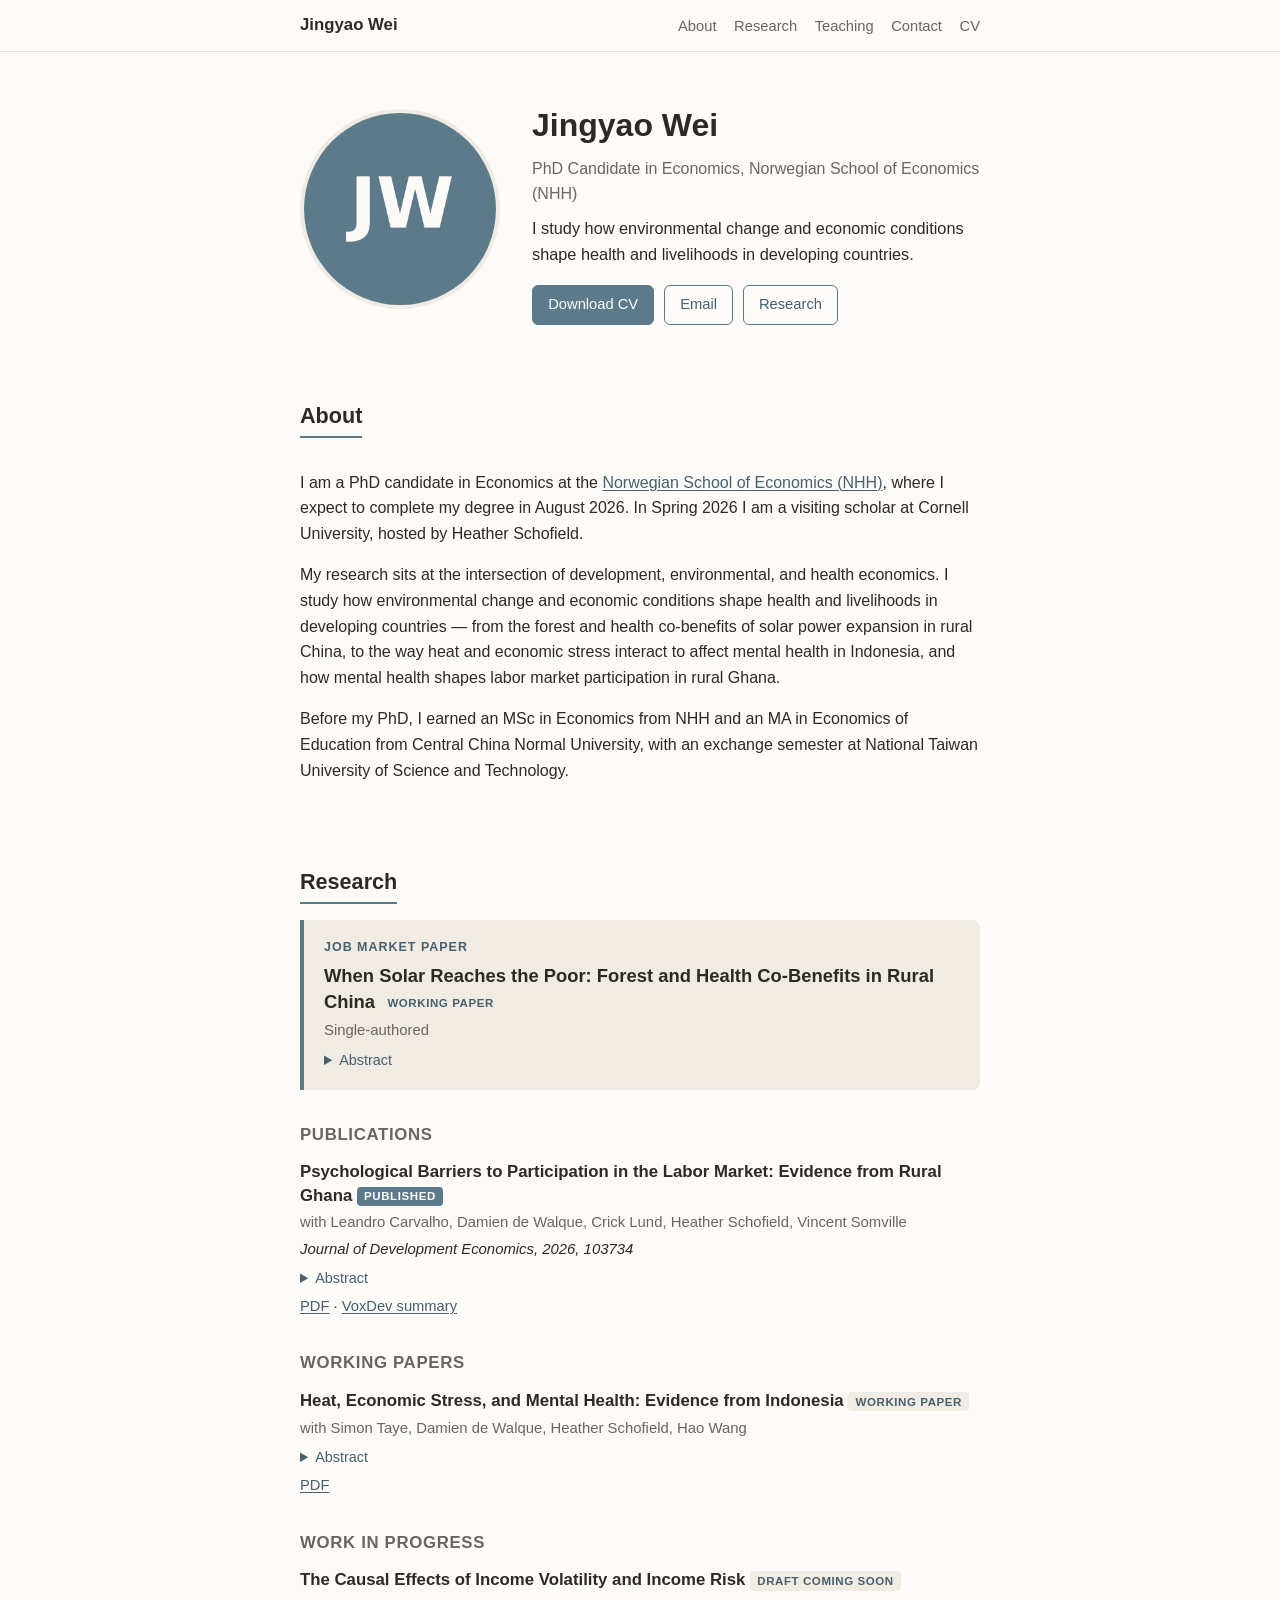
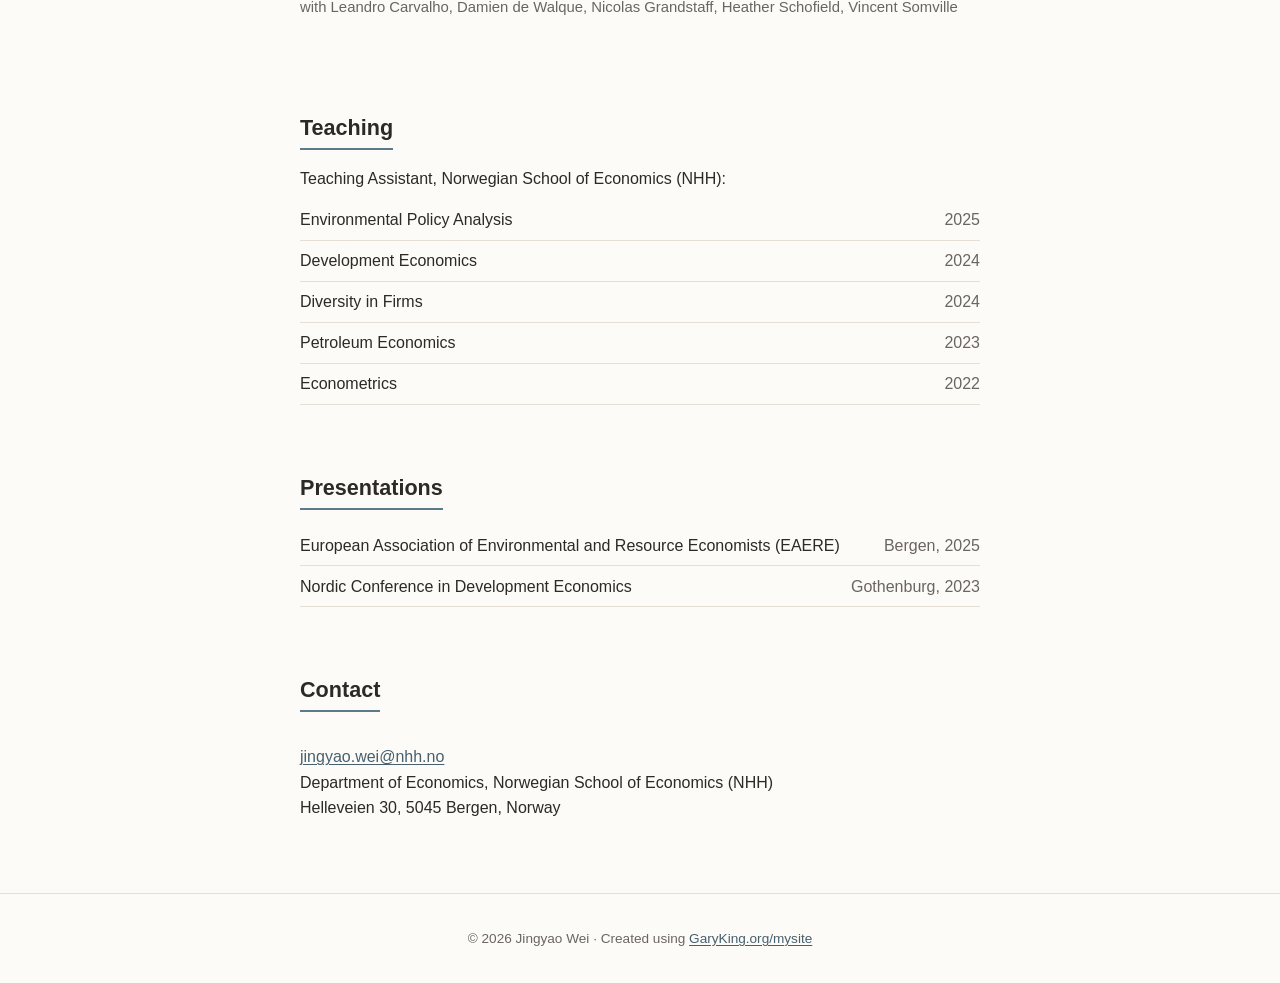
==== index.html @ 9a3024ac "Add files via upload" ====
<!doctype html><html lang=en><head><meta name=generator content="Hugo 0.139.3"><meta charset=utf-8><meta name=viewport content="width=device-width,initial-scale=1"><title>Jingyao Wei — PhD Candidate in Economics, Norwegian School of Economics (NHH)</title>
<meta name=description content="Jingyao Wei: I study how environmental change and economic conditions shape health and livelihoods in developing countries."><meta name=keywords content="Development Economics,Environmental Economics,Health Economics,Jingyao Wei,NHH"><meta property="og:title" content="Jingyao Wei"><meta property="og:description" content="I study how environmental change and economic conditions shape health and livelihoods in developing countries."><meta property="og:type" content="website"><link rel=stylesheet href=/css/main.min.css><link rel=icon href=/favicon.svg type=image/svg+xml><script type=application/ld+json>{"@context":"https://schema.org","@type":"Person","name":"Jingyao Wei","email":"mailto:jingyao.wei@nhh.no","jobTitle":"PhD Candidate in Economics","affiliation":{"@type":"Organization","name":"Norwegian School of Economics (NHH)"}}</script></head><body><a class=skip-link href=#about>Skip to content</a><header class=site-header><nav class=nav aria-label="Main navigation"><a class=nav-name href=#top>Jingyao Wei</a>
<input type=checkbox id=nav-toggle class=nav-toggle aria-hidden=true>
<label for=nav-toggle class=nav-toggle-label aria-label="Toggle menu"><span></span></label><ul class=nav-links><li><a href=#about>About</a></li><li><a href=#research>Research</a></li><li><a href=#teaching>Teaching</a></li><li><a href=#contact>Contact</a></li><li><a href=/files/cv.pdf>CV</a></li></ul></nav></header><main id=main><section class=hero id=top><div class=hero-photo><img src=/images/photo.jpg alt="Portrait of Jingyao Wei" width=220 height=220 loading=eager></div><div class=hero-text><h1>Jingyao Wei</h1><p class=hero-title>PhD Candidate in Economics, Norwegian School of Economics (NHH)</p><p class=hero-tagline>I study how environmental change and economic conditions shape health and livelihoods in developing countries.</p><div class=hero-buttons><a class="btn btn-primary" href=/files/cv.pdf>Download CV</a>
<a class=btn href=mailto:jingyao.wei@nhh.no>Email</a>
<a class=btn href=#research>Research</a></div></div></section><section id=about class=section><h2>About</h2><p>I am a PhD candidate in Economics at the <a href=https://www.nhh.no/en/>Norwegian School of Economics (NHH)</a>, where I expect to complete my degree in August 2026. In Spring 2026 I am a visiting scholar at Cornell University, hosted by Heather Schofield.</p><p>My research sits at the intersection of development, environmental, and health economics. I study how environmental change and economic conditions shape health and livelihoods in developing countries — from the forest and health co-benefits of solar power expansion in rural China, to the way heat and economic stress interact to affect mental health in Indonesia, and how mental health shapes labor market participation in rural Ghana.</p><p>Before my PhD, I earned an MSc in Economics from NHH and an MA in Economics of Education from Central China Normal University, with an exchange semester at National Taiwan University of Science and Technology.</p></section><section id=research class=section><h2>Research</h2><div class=jmp-card><p class=jmp-label>Job Market Paper</p><h3 class=paper-title>When Solar Reaches the Poor: Forest and Health Co-Benefits in Rural China <span class=badge>working paper</span></h3><p class=paper-authors>Single-authored</p><details><summary>Abstract</summary><p>Solar power is expanding into poor rural areas worldwide, yet little is known about what grid-connected solar does to the communities that host it beyond producing electricity. I study China's Solar Energy Poverty Alleviation Program, which built solar stations in designated poverty counties and assigned registered poor households as beneficiaries. Combining the program registry with satellite forest-loss data and a national household panel, I find that forest loss around host villages fell by roughly 13 percent during the program era, and that the probability a child's most serious recorded illness is respiratory fell by 11 percentage points, about 18 percent of the sample mean. Placebo illness categories and poverty counties without the program show no detected change. Satellite-detected solar plants outside the program show no comparable forest decline, suggesting that the poverty-campaign link, not the technology alone, drives the response. The local consequences of solar investment depend on where and how it is deployed.</p></details></div><h3 class=group-heading>Publications</h3><div class=paper><h4 class=paper-title>Psychological Barriers to Participation in the Labor Market: Evidence from Rural Ghana <span class="badge badge-pub">published</span></h4><p class=paper-authors>with Leandro Carvalho, Damien de Walque, Crick Lund, Heather Schofield, Vincent Somville</p><p class=paper-venue>Journal of Development Economics, 2026, 103734</p><details><summary>Abstract</summary><p>Mental health conditions are strongly associated with reduced labor market participation, but the underlying channels through which such conditions impact labor supply remain unclear. We conduct a two-phase study decomposing this relationship by examining (i) job take-up decisions, (ii) labor supply, output, and earnings conditional on job take-up, and (iii) quit rates. In Phase 1, women in rural Ghana are asked whether they would be willing to take up a cash-for-work job during the lean season when alternative work is scarce. We find that individuals with depression and anxiety, which are common in this population, are much more likely to decline work offers outside the home but equally likely to accept work-from-home positions. In Phase 2, we randomly offer jobs at home to those who were willing to work from home, avoiding selection effects. Neither depression nor anxiety predict work completion, income, or quit rates. These findings suggest that poor mental health may harm labor market outcomes in traditional jobs outside of the home via reduced take-up, above and beyond the established negative impacts of mental health on productivity in work outside of the home. But the results also suggest an alternative approach to improving labor market outcomes for those in poor mental health: work-from-home opportunities, which are not associated with lower take-up or lower productivity on the job for those in poor mental health.</p></details><p class=paper-links><a href=https://heatherschofield.net/wp-content/uploads/2026/02/carvalho-et-al-psych-barriers-to-participation-in-the-labor-market.pdf>PDF</a> &#183; <a href=https://voxdev.org/topic/labour-markets/how-mental-health-affects-womens-labour-force-participation-ghana>VoxDev summary</a></p></div><h3 class=group-heading>Working Papers</h3><div class=paper><h4 class=paper-title>Heat, Economic Stress, and Mental Health: Evidence from Indonesia <span class=badge>working paper</span></h4><p class=paper-authors>with Simon Taye, Damien de Walque, Heather Schofield, Hao Wang</p><details><summary>Abstract</summary><p>The potential for heat to harm mental health is well-known, but inconsistent across populations. We explore a potential source of heterogeneity in this effect that may drive these conflicting results: underlying economic stress. We draw on panel data from Indonesia and capture three types of economic shocks: income losses driven by international price changes for palm oil, sudden and large fuel cost increases, and job loss. In the general population we find no association between temperature and depressive symptoms — captured via the CES-D scale — and are able to rule out even small harmful effects. But for those experiencing a negative economic shock, we find robust negative impacts of heat ranging from 0.044 to 0.09 SD per degree Celsius. As climate change increases both the frequency of extreme heat and the prevalence of economic shocks, our findings suggest the psychological toll of a warming climate will be concentrated among the most economically vulnerable.</p></details><p class=paper-links><a href=/papers/wei-taye-dewalque-schofield-wang-heat-mental-health.pdf>PDF</a></p></div><h3 class=group-heading>Work in Progress</h3><div class=paper><h4 class=paper-title>The Causal Effects of Income Volatility and Income Risk <span class=badge>draft coming soon</span></h4><p class=paper-authors>with Leandro Carvalho, Damien de Walque, Nicolas Grandstaff, Heather Schofield, Vincent Somville</p></div></section><section id=teaching class=section><h2>Teaching</h2><p class=teaching-intro>Teaching Assistant, Norwegian School of Economics (NHH):</p><ul class=teaching-list><li><span class=course>Environmental Policy Analysis</span> <span class=term>2025</span></li><li><span class=course>Development Economics</span> <span class=term>2024</span></li><li><span class=course>Diversity in Firms</span> <span class=term>2024</span></li><li><span class=course>Petroleum Economics</span> <span class=term>2023</span></li><li><span class=course>Econometrics</span> <span class=term>2022</span></li></ul></section><section id=presentations class=section><h2>Presentations</h2><ul class=teaching-list><li><span class=course>European Association of Environmental and Resource Economists (EAERE)</span> <span class=term>Bergen, 2025</span></li><li><span class=course>Nordic Conference in Development Economics</span> <span class=term>Gothenburg, 2023</span></li></ul></section><section id=contact class=section><h2>Contact</h2><p><a href=mailto:jingyao.wei@nhh.no>jingyao.wei@nhh.no</a><br>Department of Economics, Norwegian School of Economics (NHH)<br>Helleveien 30, 5045 Bergen, Norway</p></section></main><footer class=site-footer><p>&copy; 2026 Jingyao Wei &#183; Created using <a href=https://garyking.org/mysite>GaryKing.org/mysite</a></p></footer></body></html>
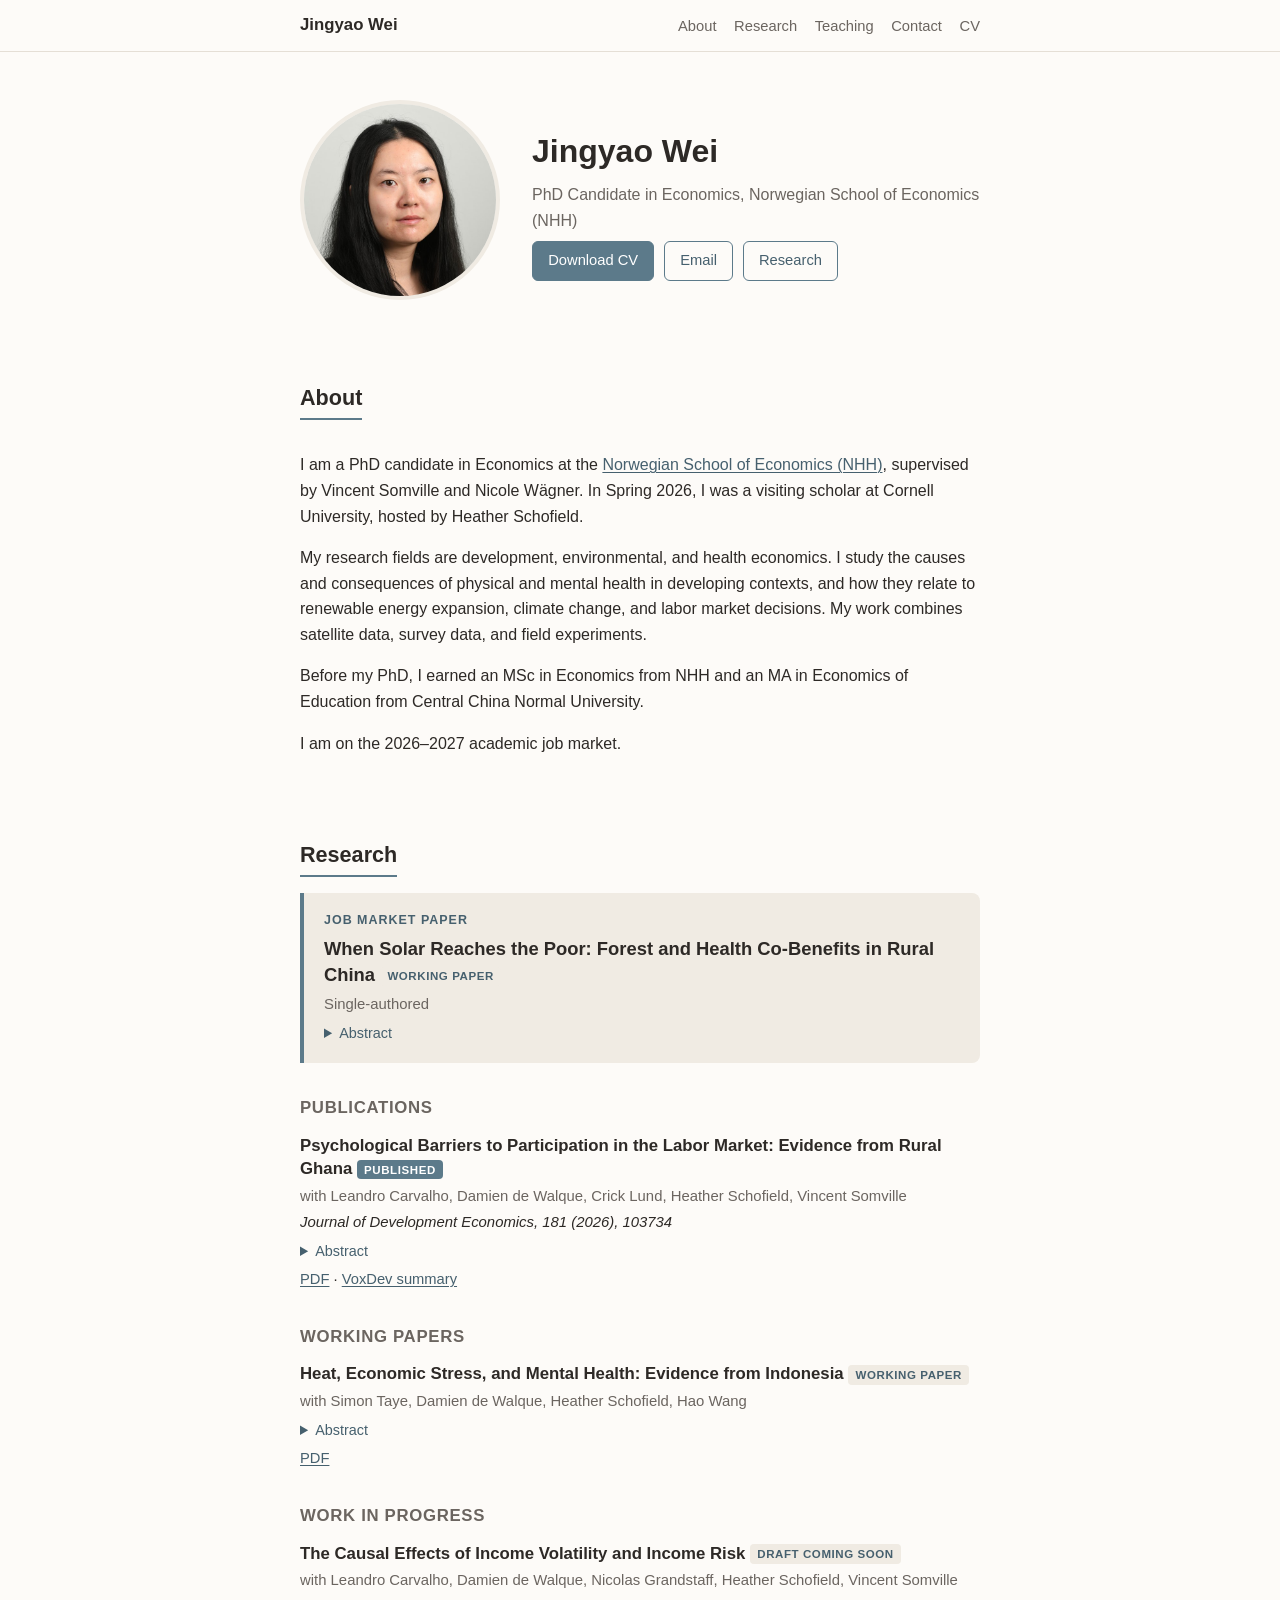
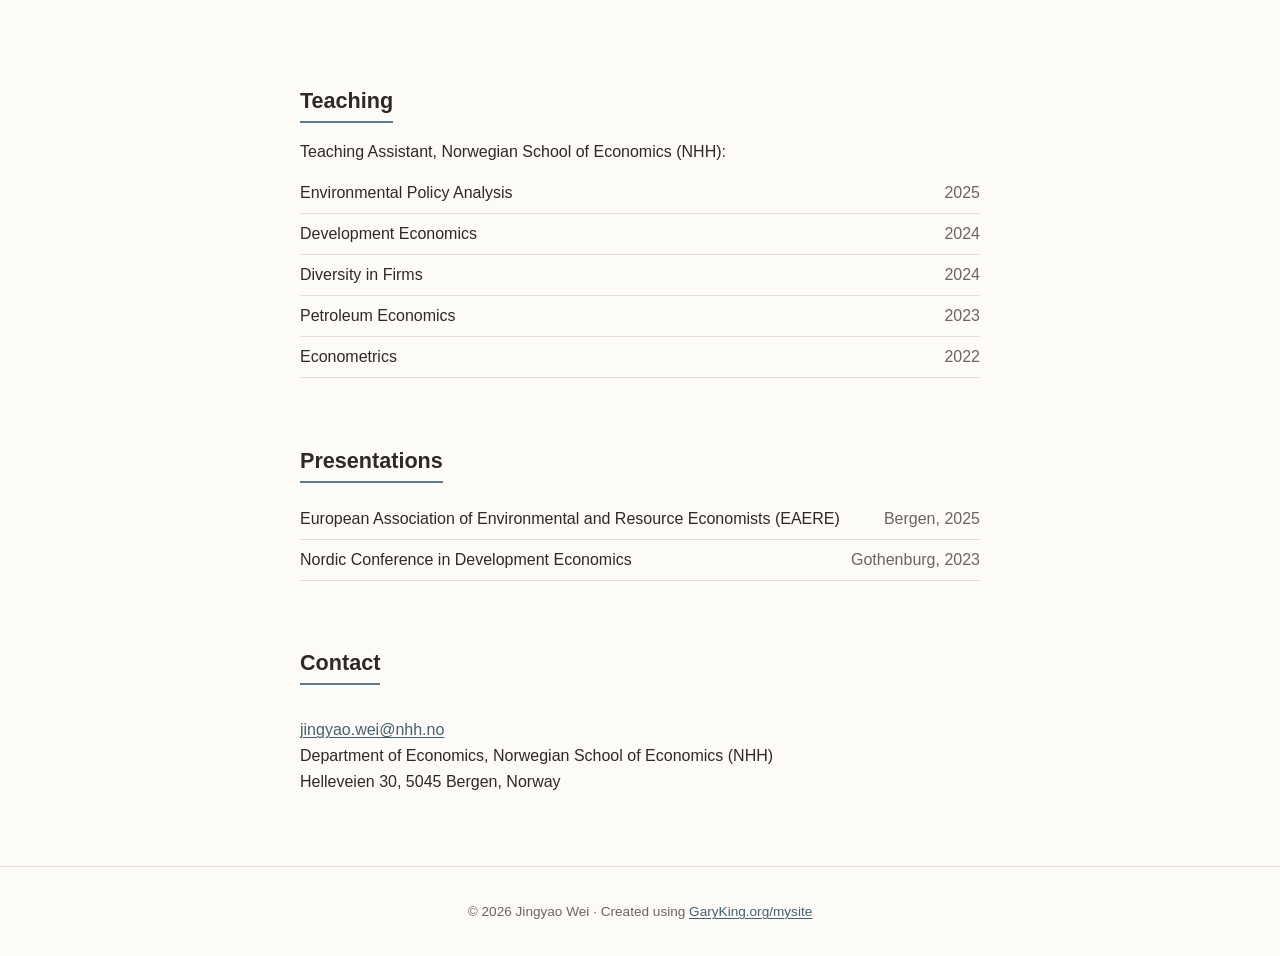
==== commit 3a1a8143: "Add files via upload" ====
--- a/index.html
+++ b/index.html
@@ -1,6 +1,6 @@
-<!doctype html><html lang=en><head><meta name=generator content="Hugo 0.139.3"><meta charset=utf-8><meta name=viewport content="width=device-width,initial-scale=1"><title>Jingyao Wei — PhD Candidate in Economics, Norwegian School of Economics (NHH)</title>
-<meta name=description content="Jingyao Wei: I study how environmental change and economic conditions shape health and livelihoods in developing countries."><meta name=keywords content="Development Economics,Environmental Economics,Health Economics,Jingyao Wei,NHH"><meta property="og:title" content="Jingyao Wei"><meta property="og:description" content="I study how environmental change and economic conditions shape health and livelihoods in developing countries."><meta property="og:type" content="website"><link rel=stylesheet href=/css/main.min.css><link rel=icon href=/favicon.svg type=image/svg+xml><script type=application/ld+json>{"@context":"https://schema.org","@type":"Person","name":"Jingyao Wei","email":"mailto:jingyao.wei@nhh.no","jobTitle":"PhD Candidate in Economics","affiliation":{"@type":"Organization","name":"Norwegian School of Economics (NHH)"}}</script></head><body><a class=skip-link href=#about>Skip to content</a><header class=site-header><nav class=nav aria-label="Main navigation"><a class=nav-name href=#top>Jingyao Wei</a>
+<!doctype html><html lang=en><head><meta name=generator content="Hugo 0.139.3"><meta charset=utf-8><meta name=viewport content="width=device-width,initial-scale=1"><title>Jingyao Wei | PhD Candidate in Economics, Norwegian School of Economics (NHH)</title>
+<meta name=description content="Jingyao Wei is a PhD candidate in Economics at NHH working on development, environmental, and health economics."><meta name=keywords content="Development Economics,Environmental Economics,Health Economics,Jingyao Wei,NHH"><meta property="og:title" content="Jingyao Wei"><meta property="og:description" content="Jingyao Wei is a PhD candidate in Economics at NHH working on development, environmental, and health economics."><meta property="og:type" content="website"><link rel=stylesheet href=/css/main.min.css><link rel=icon href=/favicon.svg type=image/svg+xml><script type=application/ld+json>{"@context":"https://schema.org","@type":"Person","name":"Jingyao Wei","email":"mailto:jingyao.wei@nhh.no","jobTitle":"PhD Candidate in Economics","affiliation":{"@type":"Organization","name":"Norwegian School of Economics (NHH)"}}</script></head><body><a class=skip-link href=#about>Skip to content</a><header class=site-header><nav class=nav aria-label="Main navigation"><a class=nav-name href=#top>Jingyao Wei</a>
 <input type=checkbox id=nav-toggle class=nav-toggle aria-hidden=true>
-<label for=nav-toggle class=nav-toggle-label aria-label="Toggle menu"><span></span></label><ul class=nav-links><li><a href=#about>About</a></li><li><a href=#research>Research</a></li><li><a href=#teaching>Teaching</a></li><li><a href=#contact>Contact</a></li><li><a href=/files/cv.pdf>CV</a></li></ul></nav></header><main id=main><section class=hero id=top><div class=hero-photo><img src=/images/photo.jpg alt="Portrait of Jingyao Wei" width=220 height=220 loading=eager></div><div class=hero-text><h1>Jingyao Wei</h1><p class=hero-title>PhD Candidate in Economics, Norwegian School of Economics (NHH)</p><p class=hero-tagline>I study how environmental change and economic conditions shape health and livelihoods in developing countries.</p><div class=hero-buttons><a class="btn btn-primary" href=/files/cv.pdf>Download CV</a>
+<label for=nav-toggle class=nav-toggle-label aria-label="Toggle menu"><span></span></label><ul class=nav-links><li><a href=#about>About</a></li><li><a href=#research>Research</a></li><li><a href=#teaching>Teaching</a></li><li><a href=#contact>Contact</a></li><li><a href=/files/cv.pdf>CV</a></li></ul></nav></header><main id=main><section class=hero id=top><div class=hero-photo><img src=/images/photo.jpg alt="Portrait of Jingyao Wei" width=220 height=220 loading=eager></div><div class=hero-text><h1>Jingyao Wei</h1><p class=hero-title>PhD Candidate in Economics, Norwegian School of Economics (NHH)</p><div class=hero-buttons><a class="btn btn-primary" href=/files/cv.pdf>Download CV</a>
 <a class=btn href=mailto:jingyao.wei@nhh.no>Email</a>
-<a class=btn href=#research>Research</a></div></div></section><section id=about class=section><h2>About</h2><p>I am a PhD candidate in Economics at the <a href=https://www.nhh.no/en/>Norwegian School of Economics (NHH)</a>, where I expect to complete my degree in August 2026. In Spring 2026 I am a visiting scholar at Cornell University, hosted by Heather Schofield.</p><p>My research sits at the intersection of development, environmental, and health economics. I study how environmental change and economic conditions shape health and livelihoods in developing countries — from the forest and health co-benefits of solar power expansion in rural China, to the way heat and economic stress interact to affect mental health in Indonesia, and how mental health shapes labor market participation in rural Ghana.</p><p>Before my PhD, I earned an MSc in Economics from NHH and an MA in Economics of Education from Central China Normal University, with an exchange semester at National Taiwan University of Science and Technology.</p></section><section id=research class=section><h2>Research</h2><div class=jmp-card><p class=jmp-label>Job Market Paper</p><h3 class=paper-title>When Solar Reaches the Poor: Forest and Health Co-Benefits in Rural China <span class=badge>working paper</span></h3><p class=paper-authors>Single-authored</p><details><summary>Abstract</summary><p>Solar power is expanding into poor rural areas worldwide, yet little is known about what grid-connected solar does to the communities that host it beyond producing electricity. I study China's Solar Energy Poverty Alleviation Program, which built solar stations in designated poverty counties and assigned registered poor households as beneficiaries. Combining the program registry with satellite forest-loss data and a national household panel, I find that forest loss around host villages fell by roughly 13 percent during the program era, and that the probability a child's most serious recorded illness is respiratory fell by 11 percentage points, about 18 percent of the sample mean. Placebo illness categories and poverty counties without the program show no detected change. Satellite-detected solar plants outside the program show no comparable forest decline, suggesting that the poverty-campaign link, not the technology alone, drives the response. The local consequences of solar investment depend on where and how it is deployed.</p></details></div><h3 class=group-heading>Publications</h3><div class=paper><h4 class=paper-title>Psychological Barriers to Participation in the Labor Market: Evidence from Rural Ghana <span class="badge badge-pub">published</span></h4><p class=paper-authors>with Leandro Carvalho, Damien de Walque, Crick Lund, Heather Schofield, Vincent Somville</p><p class=paper-venue>Journal of Development Economics, 2026, 103734</p><details><summary>Abstract</summary><p>Mental health conditions are strongly associated with reduced labor market participation, but the underlying channels through which such conditions impact labor supply remain unclear. We conduct a two-phase study decomposing this relationship by examining (i) job take-up decisions, (ii) labor supply, output, and earnings conditional on job take-up, and (iii) quit rates. In Phase 1, women in rural Ghana are asked whether they would be willing to take up a cash-for-work job during the lean season when alternative work is scarce. We find that individuals with depression and anxiety, which are common in this population, are much more likely to decline work offers outside the home but equally likely to accept work-from-home positions. In Phase 2, we randomly offer jobs at home to those who were willing to work from home, avoiding selection effects. Neither depression nor anxiety predict work completion, income, or quit rates. These findings suggest that poor mental health may harm labor market outcomes in traditional jobs outside of the home via reduced take-up, above and beyond the established negative impacts of mental health on productivity in work outside of the home. But the results also suggest an alternative approach to improving labor market outcomes for those in poor mental health: work-from-home opportunities, which are not associated with lower take-up or lower productivity on the job for those in poor mental health.</p></details><p class=paper-links><a href=https://heatherschofield.net/wp-content/uploads/2026/02/carvalho-et-al-psych-barriers-to-participation-in-the-labor-market.pdf>PDF</a> &#183; <a href=https://voxdev.org/topic/labour-markets/how-mental-health-affects-womens-labour-force-participation-ghana>VoxDev summary</a></p></div><h3 class=group-heading>Working Papers</h3><div class=paper><h4 class=paper-title>Heat, Economic Stress, and Mental Health: Evidence from Indonesia <span class=badge>working paper</span></h4><p class=paper-authors>with Simon Taye, Damien de Walque, Heather Schofield, Hao Wang</p><details><summary>Abstract</summary><p>The potential for heat to harm mental health is well-known, but inconsistent across populations. We explore a potential source of heterogeneity in this effect that may drive these conflicting results: underlying economic stress. We draw on panel data from Indonesia and capture three types of economic shocks: income losses driven by international price changes for palm oil, sudden and large fuel cost increases, and job loss. In the general population we find no association between temperature and depressive symptoms — captured via the CES-D scale — and are able to rule out even small harmful effects. But for those experiencing a negative economic shock, we find robust negative impacts of heat ranging from 0.044 to 0.09 SD per degree Celsius. As climate change increases both the frequency of extreme heat and the prevalence of economic shocks, our findings suggest the psychological toll of a warming climate will be concentrated among the most economically vulnerable.</p></details><p class=paper-links><a href=/papers/wei-taye-dewalque-schofield-wang-heat-mental-health.pdf>PDF</a></p></div><h3 class=group-heading>Work in Progress</h3><div class=paper><h4 class=paper-title>The Causal Effects of Income Volatility and Income Risk <span class=badge>draft coming soon</span></h4><p class=paper-authors>with Leandro Carvalho, Damien de Walque, Nicolas Grandstaff, Heather Schofield, Vincent Somville</p></div></section><section id=teaching class=section><h2>Teaching</h2><p class=teaching-intro>Teaching Assistant, Norwegian School of Economics (NHH):</p><ul class=teaching-list><li><span class=course>Environmental Policy Analysis</span> <span class=term>2025</span></li><li><span class=course>Development Economics</span> <span class=term>2024</span></li><li><span class=course>Diversity in Firms</span> <span class=term>2024</span></li><li><span class=course>Petroleum Economics</span> <span class=term>2023</span></li><li><span class=course>Econometrics</span> <span class=term>2022</span></li></ul></section><section id=presentations class=section><h2>Presentations</h2><ul class=teaching-list><li><span class=course>European Association of Environmental and Resource Economists (EAERE)</span> <span class=term>Bergen, 2025</span></li><li><span class=course>Nordic Conference in Development Economics</span> <span class=term>Gothenburg, 2023</span></li></ul></section><section id=contact class=section><h2>Contact</h2><p><a href=mailto:jingyao.wei@nhh.no>jingyao.wei@nhh.no</a><br>Department of Economics, Norwegian School of Economics (NHH)<br>Helleveien 30, 5045 Bergen, Norway</p></section></main><footer class=site-footer><p>&copy; 2026 Jingyao Wei &#183; Created using <a href=https://garyking.org/mysite>GaryKing.org/mysite</a></p></footer></body></html>+<a class=btn href=#research>Research</a></div></div></section><section id=about class=section><h2>About</h2><p>I am a PhD candidate in Economics at the <a href=https://www.nhh.no/en/>Norwegian School of Economics (NHH)</a>, supervised by Vincent Somville and Nicole Wägner. In Spring 2026, I was a visiting scholar at Cornell University, hosted by Heather Schofield.</p><p>My research fields are development, environmental, and health economics. I study the causes and consequences of physical and mental health in developing contexts, and how they relate to renewable energy expansion, climate change, and labor market decisions. My work combines satellite data, survey data, and field experiments.</p><p>Before my PhD, I earned an MSc in Economics from NHH and an MA in Economics of Education from Central China Normal University.</p><p>I am on the 2026–2027 academic job market.</p></section><section id=research class=section><h2>Research</h2><div class=jmp-card><p class=jmp-label>Job Market Paper</p><h3 class=paper-title>When Solar Reaches the Poor: Forest and Health Co-Benefits in Rural China <span class=badge>working paper</span></h3><p class=paper-authors>Single-authored</p><details><summary>Abstract</summary><p>Solar power is expanding into poor rural areas worldwide, yet little is known about what grid-connected solar does to the communities that host it beyond producing electricity. I study China's Solar Energy Poverty Alleviation Program, which built solar stations in and around designated poverty counties and assigned registered poor households as beneficiaries. Combining the program registry with satellite forest-loss data and a national household panel, I find that forest loss within 15 kilometers of host villages fell by roughly 12 percent during the program era relative to cells farther away, and that the probability that a child's most serious recorded illness is respiratory fell by 11 percentage points, about 18 percent of the sample mean. Placebo illness categories and poverty counties without the program show no detected change. Around other detected solar plants, not matched to program villages, forest loss rose instead: the decline is specific to the program's host villages, not to solar deployment as such. The local consequences of solar investment depend on where and how it is deployed.</p></details></div><h3 class=group-heading>Publications</h3><div class=paper><h4 class=paper-title>Psychological Barriers to Participation in the Labor Market: Evidence from Rural Ghana <span class="badge badge-pub">published</span></h4><p class=paper-authors>with Leandro Carvalho, Damien de Walque, Crick Lund, Heather Schofield, Vincent Somville</p><p class=paper-venue>Journal of Development Economics, 181 (2026), 103734</p><details><summary>Abstract</summary><p>Mental health conditions are strongly associated with lower labor market participation, but the underlying channels remain unclear. We conduct a two-phase study of women in rural Ghana to examine job take-up and work outcomes. In the first phase, we ask whether women would accept cash-for-work jobs during the lean season. Women with depression or anxiety are much more likely to decline work outside the home, but equally likely to accept work-from-home positions. In the second phase, we randomly offer home-based jobs to women willing to work from home. Neither depression nor anxiety predicts work completion, earnings, or quit rates. These findings suggest that barriers to accepting work outside the home help explain the association between mental health and labor market participation, and highlight home-based employment as a potential response.</p></details><p class=paper-links><a href=https://heatherschofield.net/wp-content/uploads/2026/02/carvalho-et-al-psych-barriers-to-participation-in-the-labor-market.pdf>PDF</a> &#183; <a href=https://voxdev.org/topic/labour-markets/how-mental-health-affects-womens-labour-force-participation-ghana>VoxDev summary</a></p></div><h3 class=group-heading>Working Papers</h3><div class=paper><h4 class=paper-title>Heat, Economic Stress, and Mental Health: Evidence from Indonesia <span class=badge>working paper</span></h4><p class=paper-authors>with Simon Taye, Damien de Walque, Heather Schofield, Hao Wang</p><details><summary>Abstract</summary><p>Evidence on the relationship between heat and mental health varies across populations. We examine whether underlying economic stress explains this heterogeneity using panel data from Indonesia and three types of economic shocks: income losses driven by international palm oil price changes, sudden large increases in fuel costs, and job loss. In the general population, we find no association between temperature and depressive symptoms, measured using the CES-D scale, and can rule out even small harmful effects. Among those experiencing negative economic shocks, however, heat is associated with increases in depressive symptoms of 0.044–0.09 standard deviations per degree Celsius. As climate change increases both the frequency of extreme heat and the prevalence of economic shocks, our findings suggest that the psychological toll of a warming climate will be concentrated among the most economically vulnerable.</p></details><p class=paper-links><a href=/papers/wei-taye-dewalque-schofield-wang-heat-mental-health.pdf>PDF</a></p></div><h3 class=group-heading>Work in Progress</h3><div class=paper><h4 class=paper-title>The Causal Effects of Income Volatility and Income Risk <span class=badge>draft coming soon</span></h4><p class=paper-authors>with Leandro Carvalho, Damien de Walque, Nicolas Grandstaff, Heather Schofield, Vincent Somville</p></div></section><section id=teaching class=section><h2>Teaching</h2><p class=teaching-intro>Teaching Assistant, Norwegian School of Economics (NHH):</p><ul class=teaching-list><li><span class=course>Environmental Policy Analysis</span> <span class=term>2025</span></li><li><span class=course>Development Economics</span> <span class=term>2024</span></li><li><span class=course>Diversity in Firms</span> <span class=term>2024</span></li><li><span class=course>Petroleum Economics</span> <span class=term>2023</span></li><li><span class=course>Econometrics</span> <span class=term>2022</span></li></ul></section><section id=presentations class=section><h2>Presentations</h2><ul class=teaching-list><li><span class=course>European Association of Environmental and Resource Economists (EAERE)</span> <span class=term>Bergen, 2025</span></li><li><span class=course>Nordic Conference in Development Economics</span> <span class=term>Gothenburg, 2023</span></li></ul></section><section id=contact class=section><h2>Contact</h2><p><a href=mailto:jingyao.wei@nhh.no>jingyao.wei@nhh.no</a><br>Department of Economics, Norwegian School of Economics (NHH)<br>Helleveien 30, 5045 Bergen, Norway</p></section></main><footer class=site-footer><p>&copy; 2026 Jingyao Wei &#183; Created using <a href=https://garyking.org/mysite>GaryKing.org/mysite</a></p></footer></body></html>
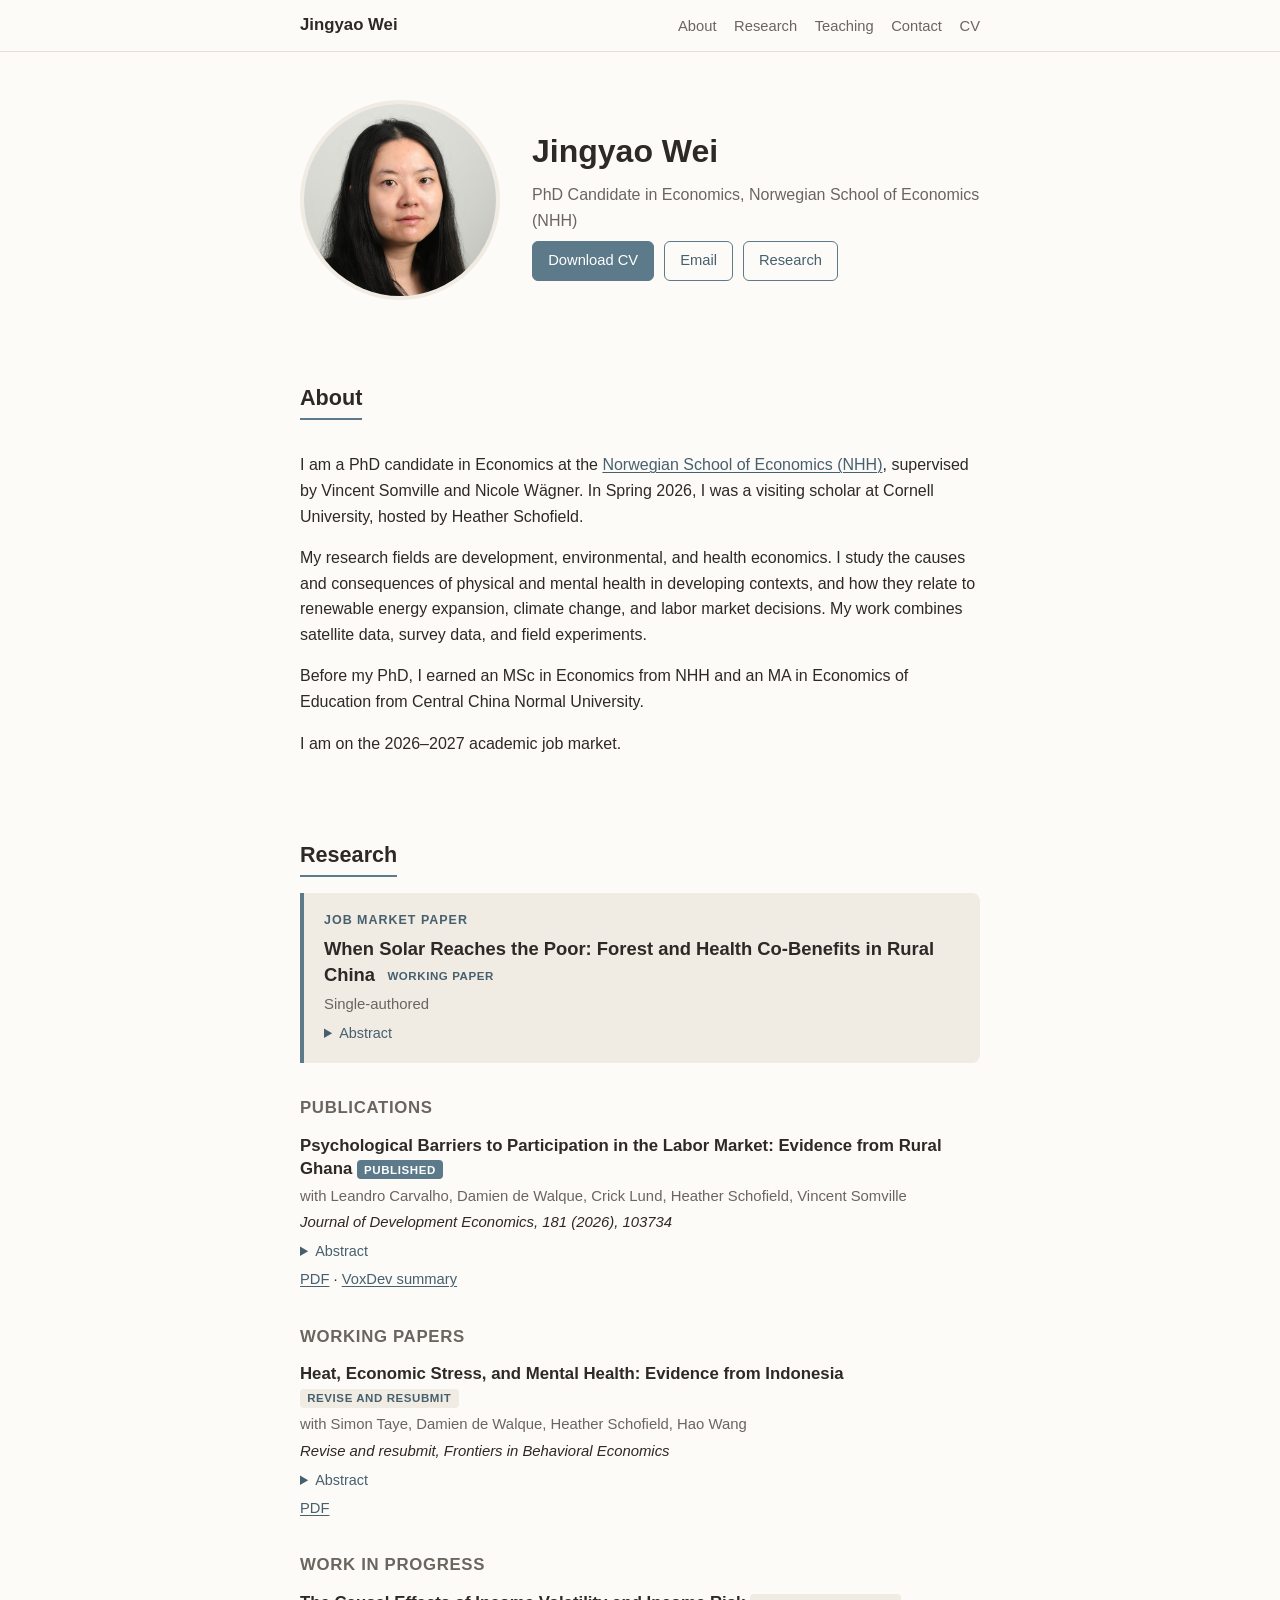
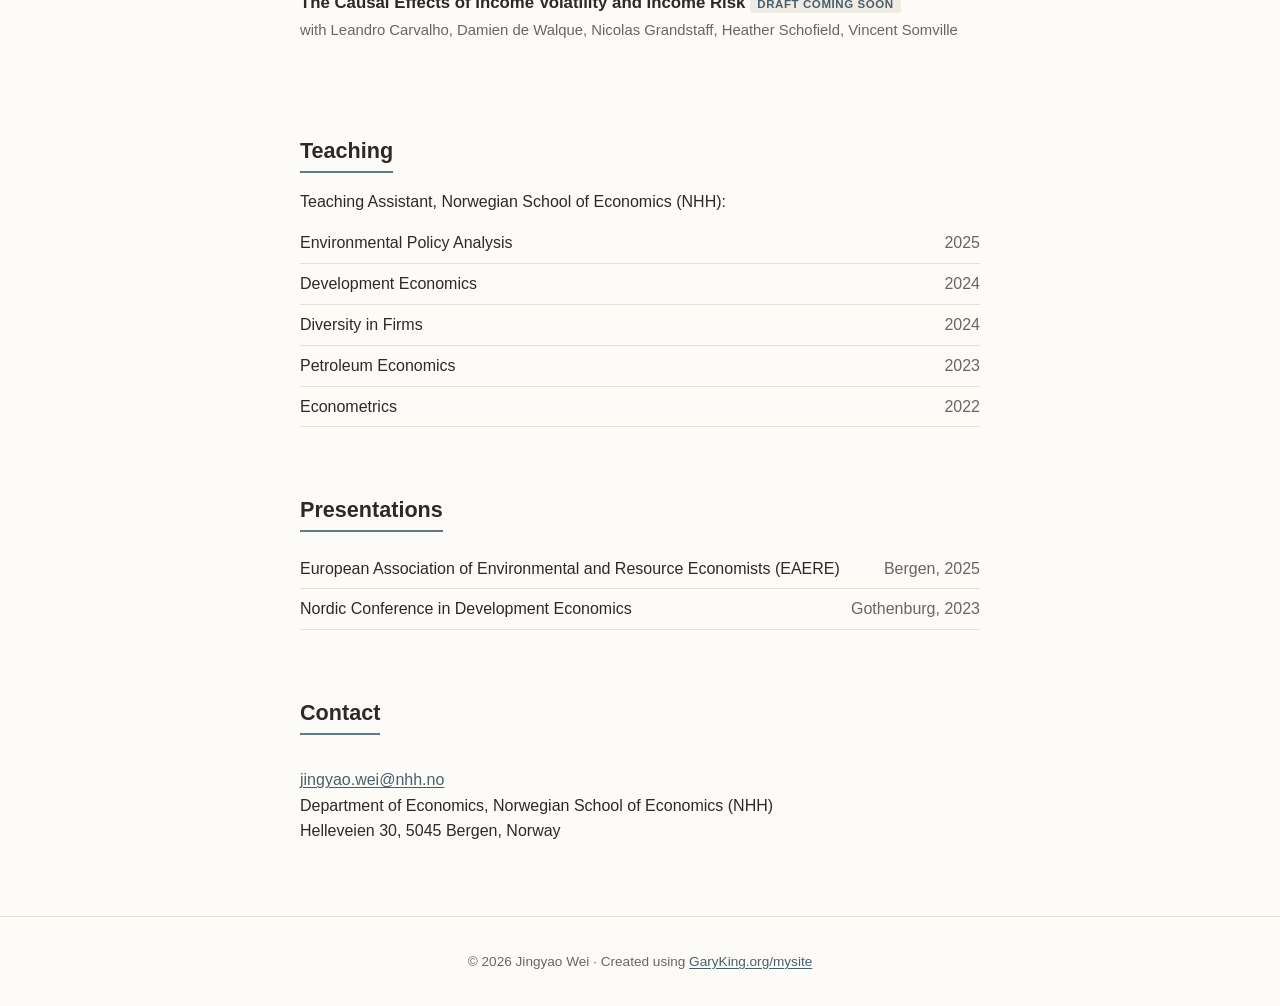
==== commit 05d504cf: "Add files via upload" ====
--- a/index.html
+++ b/index.html
@@ -3,4 +3,4 @@
 <input type=checkbox id=nav-toggle class=nav-toggle aria-hidden=true>
 <label for=nav-toggle class=nav-toggle-label aria-label="Toggle menu"><span></span></label><ul class=nav-links><li><a href=#about>About</a></li><li><a href=#research>Research</a></li><li><a href=#teaching>Teaching</a></li><li><a href=#contact>Contact</a></li><li><a href=/files/cv.pdf>CV</a></li></ul></nav></header><main id=main><section class=hero id=top><div class=hero-photo><img src=/images/photo.jpg alt="Portrait of Jingyao Wei" width=220 height=220 loading=eager></div><div class=hero-text><h1>Jingyao Wei</h1><p class=hero-title>PhD Candidate in Economics, Norwegian School of Economics (NHH)</p><div class=hero-buttons><a class="btn btn-primary" href=/files/cv.pdf>Download CV</a>
 <a class=btn href=mailto:jingyao.wei@nhh.no>Email</a>
-<a class=btn href=#research>Research</a></div></div></section><section id=about class=section><h2>About</h2><p>I am a PhD candidate in Economics at the <a href=https://www.nhh.no/en/>Norwegian School of Economics (NHH)</a>, supervised by Vincent Somville and Nicole Wägner. In Spring 2026, I was a visiting scholar at Cornell University, hosted by Heather Schofield.</p><p>My research fields are development, environmental, and health economics. I study the causes and consequences of physical and mental health in developing contexts, and how they relate to renewable energy expansion, climate change, and labor market decisions. My work combines satellite data, survey data, and field experiments.</p><p>Before my PhD, I earned an MSc in Economics from NHH and an MA in Economics of Education from Central China Normal University.</p><p>I am on the 2026–2027 academic job market.</p></section><section id=research class=section><h2>Research</h2><div class=jmp-card><p class=jmp-label>Job Market Paper</p><h3 class=paper-title>When Solar Reaches the Poor: Forest and Health Co-Benefits in Rural China <span class=badge>working paper</span></h3><p class=paper-authors>Single-authored</p><details><summary>Abstract</summary><p>Solar power is expanding into poor rural areas worldwide, yet little is known about what grid-connected solar does to the communities that host it beyond producing electricity. I study China's Solar Energy Poverty Alleviation Program, which built solar stations in and around designated poverty counties and assigned registered poor households as beneficiaries. Combining the program registry with satellite forest-loss data and a national household panel, I find that forest loss within 15 kilometers of host villages fell by roughly 12 percent during the program era relative to cells farther away, and that the probability that a child's most serious recorded illness is respiratory fell by 11 percentage points, about 18 percent of the sample mean. Placebo illness categories and poverty counties without the program show no detected change. Around other detected solar plants, not matched to program villages, forest loss rose instead: the decline is specific to the program's host villages, not to solar deployment as such. The local consequences of solar investment depend on where and how it is deployed.</p></details></div><h3 class=group-heading>Publications</h3><div class=paper><h4 class=paper-title>Psychological Barriers to Participation in the Labor Market: Evidence from Rural Ghana <span class="badge badge-pub">published</span></h4><p class=paper-authors>with Leandro Carvalho, Damien de Walque, Crick Lund, Heather Schofield, Vincent Somville</p><p class=paper-venue>Journal of Development Economics, 181 (2026), 103734</p><details><summary>Abstract</summary><p>Mental health conditions are strongly associated with lower labor market participation, but the underlying channels remain unclear. We conduct a two-phase study of women in rural Ghana to examine job take-up and work outcomes. In the first phase, we ask whether women would accept cash-for-work jobs during the lean season. Women with depression or anxiety are much more likely to decline work outside the home, but equally likely to accept work-from-home positions. In the second phase, we randomly offer home-based jobs to women willing to work from home. Neither depression nor anxiety predicts work completion, earnings, or quit rates. These findings suggest that barriers to accepting work outside the home help explain the association between mental health and labor market participation, and highlight home-based employment as a potential response.</p></details><p class=paper-links><a href=https://heatherschofield.net/wp-content/uploads/2026/02/carvalho-et-al-psych-barriers-to-participation-in-the-labor-market.pdf>PDF</a> &#183; <a href=https://voxdev.org/topic/labour-markets/how-mental-health-affects-womens-labour-force-participation-ghana>VoxDev summary</a></p></div><h3 class=group-heading>Working Papers</h3><div class=paper><h4 class=paper-title>Heat, Economic Stress, and Mental Health: Evidence from Indonesia <span class=badge>working paper</span></h4><p class=paper-authors>with Simon Taye, Damien de Walque, Heather Schofield, Hao Wang</p><details><summary>Abstract</summary><p>Evidence on the relationship between heat and mental health varies across populations. We examine whether underlying economic stress explains this heterogeneity using panel data from Indonesia and three types of economic shocks: income losses driven by international palm oil price changes, sudden large increases in fuel costs, and job loss. In the general population, we find no association between temperature and depressive symptoms, measured using the CES-D scale, and can rule out even small harmful effects. Among those experiencing negative economic shocks, however, heat is associated with increases in depressive symptoms of 0.044–0.09 standard deviations per degree Celsius. As climate change increases both the frequency of extreme heat and the prevalence of economic shocks, our findings suggest that the psychological toll of a warming climate will be concentrated among the most economically vulnerable.</p></details><p class=paper-links><a href=/papers/wei-taye-dewalque-schofield-wang-heat-mental-health.pdf>PDF</a></p></div><h3 class=group-heading>Work in Progress</h3><div class=paper><h4 class=paper-title>The Causal Effects of Income Volatility and Income Risk <span class=badge>draft coming soon</span></h4><p class=paper-authors>with Leandro Carvalho, Damien de Walque, Nicolas Grandstaff, Heather Schofield, Vincent Somville</p></div></section><section id=teaching class=section><h2>Teaching</h2><p class=teaching-intro>Teaching Assistant, Norwegian School of Economics (NHH):</p><ul class=teaching-list><li><span class=course>Environmental Policy Analysis</span> <span class=term>2025</span></li><li><span class=course>Development Economics</span> <span class=term>2024</span></li><li><span class=course>Diversity in Firms</span> <span class=term>2024</span></li><li><span class=course>Petroleum Economics</span> <span class=term>2023</span></li><li><span class=course>Econometrics</span> <span class=term>2022</span></li></ul></section><section id=presentations class=section><h2>Presentations</h2><ul class=teaching-list><li><span class=course>European Association of Environmental and Resource Economists (EAERE)</span> <span class=term>Bergen, 2025</span></li><li><span class=course>Nordic Conference in Development Economics</span> <span class=term>Gothenburg, 2023</span></li></ul></section><section id=contact class=section><h2>Contact</h2><p><a href=mailto:jingyao.wei@nhh.no>jingyao.wei@nhh.no</a><br>Department of Economics, Norwegian School of Economics (NHH)<br>Helleveien 30, 5045 Bergen, Norway</p></section></main><footer class=site-footer><p>&copy; 2026 Jingyao Wei &#183; Created using <a href=https://garyking.org/mysite>GaryKing.org/mysite</a></p></footer></body></html>+<a class=btn href=#research>Research</a></div></div></section><section id=about class=section><h2>About</h2><p>I am a PhD candidate in Economics at the <a href=https://www.nhh.no/en/>Norwegian School of Economics (NHH)</a>, supervised by Vincent Somville and Nicole Wägner. In Spring 2026, I was a visiting scholar at Cornell University, hosted by Heather Schofield.</p><p>My research fields are development, environmental, and health economics. I study the causes and consequences of physical and mental health in developing contexts, and how they relate to renewable energy expansion, climate change, and labor market decisions. My work combines satellite data, survey data, and field experiments.</p><p>Before my PhD, I earned an MSc in Economics from NHH and an MA in Economics of Education from Central China Normal University.</p><p>I am on the 2026–2027 academic job market.</p></section><section id=research class=section><h2>Research</h2><div class=jmp-card><p class=jmp-label>Job Market Paper</p><h3 class=paper-title>When Solar Reaches the Poor: Forest and Health Co-Benefits in Rural China <span class=badge>working paper</span></h3><p class=paper-authors>Single-authored</p><details><summary>Abstract</summary><p>Solar power is expanding into poor rural areas worldwide, yet little is known about what grid-connected solar does to the communities that host it beyond producing electricity. I study China's Solar Energy Poverty Alleviation Program, which built solar stations in and around designated poverty counties and assigned registered poor households as beneficiaries. Combining the program registry with satellite forest-loss data and a national household panel, I find that forest loss within 15 kilometers of host villages fell by roughly 12 percent during the program era relative to cells farther away, and that the probability that a child's most serious recorded illness is respiratory fell by 11 percentage points, about 18 percent of the sample mean. Placebo illness categories and poverty counties without the program show no detected change. Around other detected solar plants, not matched to program villages, forest loss rose instead: the decline is specific to the program's host villages, not to solar deployment as such. The local consequences of solar investment depend on where and how it is deployed.</p></details></div><h3 class=group-heading>Publications</h3><div class=paper><h4 class=paper-title>Psychological Barriers to Participation in the Labor Market: Evidence from Rural Ghana <span class="badge badge-pub">published</span></h4><p class=paper-authors>with Leandro Carvalho, Damien de Walque, Crick Lund, Heather Schofield, Vincent Somville</p><p class=paper-venue>Journal of Development Economics, 181 (2026), 103734</p><details><summary>Abstract</summary><p>Mental health conditions are strongly associated with lower labor market participation, but the underlying channels remain unclear. We conduct a two-phase study of women in rural Ghana to examine job take-up and work outcomes. In the first phase, we ask whether women would accept cash-for-work jobs during the lean season. Women with depression or anxiety are much more likely to decline work outside the home, but equally likely to accept work-from-home positions. In the second phase, we randomly offer home-based jobs to women willing to work from home. Neither depression nor anxiety predicts work completion, earnings, or quit rates. These findings suggest that barriers to accepting work outside the home help explain the association between mental health and labor market participation, and highlight home-based employment as a potential response.</p></details><p class=paper-links><a href=https://heatherschofield.net/wp-content/uploads/2026/02/carvalho-et-al-psych-barriers-to-participation-in-the-labor-market.pdf>PDF</a> &#183; <a href=https://voxdev.org/topic/labour-markets/how-mental-health-affects-womens-labour-force-participation-ghana>VoxDev summary</a></p></div><h3 class=group-heading>Working Papers</h3><div class=paper><h4 class=paper-title>Heat, Economic Stress, and Mental Health: Evidence from Indonesia <span class=badge>revise and resubmit</span></h4><p class=paper-authors>with Simon Taye, Damien de Walque, Heather Schofield, Hao Wang</p><p class=paper-venue>Revise and resubmit, Frontiers in Behavioral Economics</p><details><summary>Abstract</summary><p>Evidence on the relationship between heat and mental health varies across populations. We examine whether underlying economic stress explains this heterogeneity using panel data from Indonesia and three types of economic shocks: income losses driven by international palm oil price changes, sudden large increases in fuel costs, and job loss. In the general population, we find no association between temperature and depressive symptoms, measured using the CES-D scale, and can rule out even small harmful effects. Among those experiencing negative economic shocks, however, heat is associated with increases in depressive symptoms of 0.044–0.09 standard deviations per degree Celsius. As climate change increases both the frequency of extreme heat and the prevalence of economic shocks, our findings suggest that the psychological toll of a warming climate will be concentrated among the most economically vulnerable.</p></details><p class=paper-links><a href=/papers/wei-taye-dewalque-schofield-wang-heat-mental-health.pdf>PDF</a></p></div><h3 class=group-heading>Work in Progress</h3><div class=paper><h4 class=paper-title>The Causal Effects of Income Volatility and Income Risk <span class=badge>draft coming soon</span></h4><p class=paper-authors>with Leandro Carvalho, Damien de Walque, Nicolas Grandstaff, Heather Schofield, Vincent Somville</p></div></section><section id=teaching class=section><h2>Teaching</h2><p class=teaching-intro>Teaching Assistant, Norwegian School of Economics (NHH):</p><ul class=teaching-list><li><span class=course>Environmental Policy Analysis</span> <span class=term>2025</span></li><li><span class=course>Development Economics</span> <span class=term>2024</span></li><li><span class=course>Diversity in Firms</span> <span class=term>2024</span></li><li><span class=course>Petroleum Economics</span> <span class=term>2023</span></li><li><span class=course>Econometrics</span> <span class=term>2022</span></li></ul></section><section id=presentations class=section><h2>Presentations</h2><ul class=teaching-list><li><span class=course>European Association of Environmental and Resource Economists (EAERE)</span> <span class=term>Bergen, 2025</span></li><li><span class=course>Nordic Conference in Development Economics</span> <span class=term>Gothenburg, 2023</span></li></ul></section><section id=contact class=section><h2>Contact</h2><p><a href=mailto:jingyao.wei@nhh.no>jingyao.wei@nhh.no</a><br>Department of Economics, Norwegian School of Economics (NHH)<br>Helleveien 30, 5045 Bergen, Norway</p></section></main><footer class=site-footer><p>&copy; 2026 Jingyao Wei &#183; Created using <a href=https://garyking.org/mysite>GaryKing.org/mysite</a></p></footer></body></html>
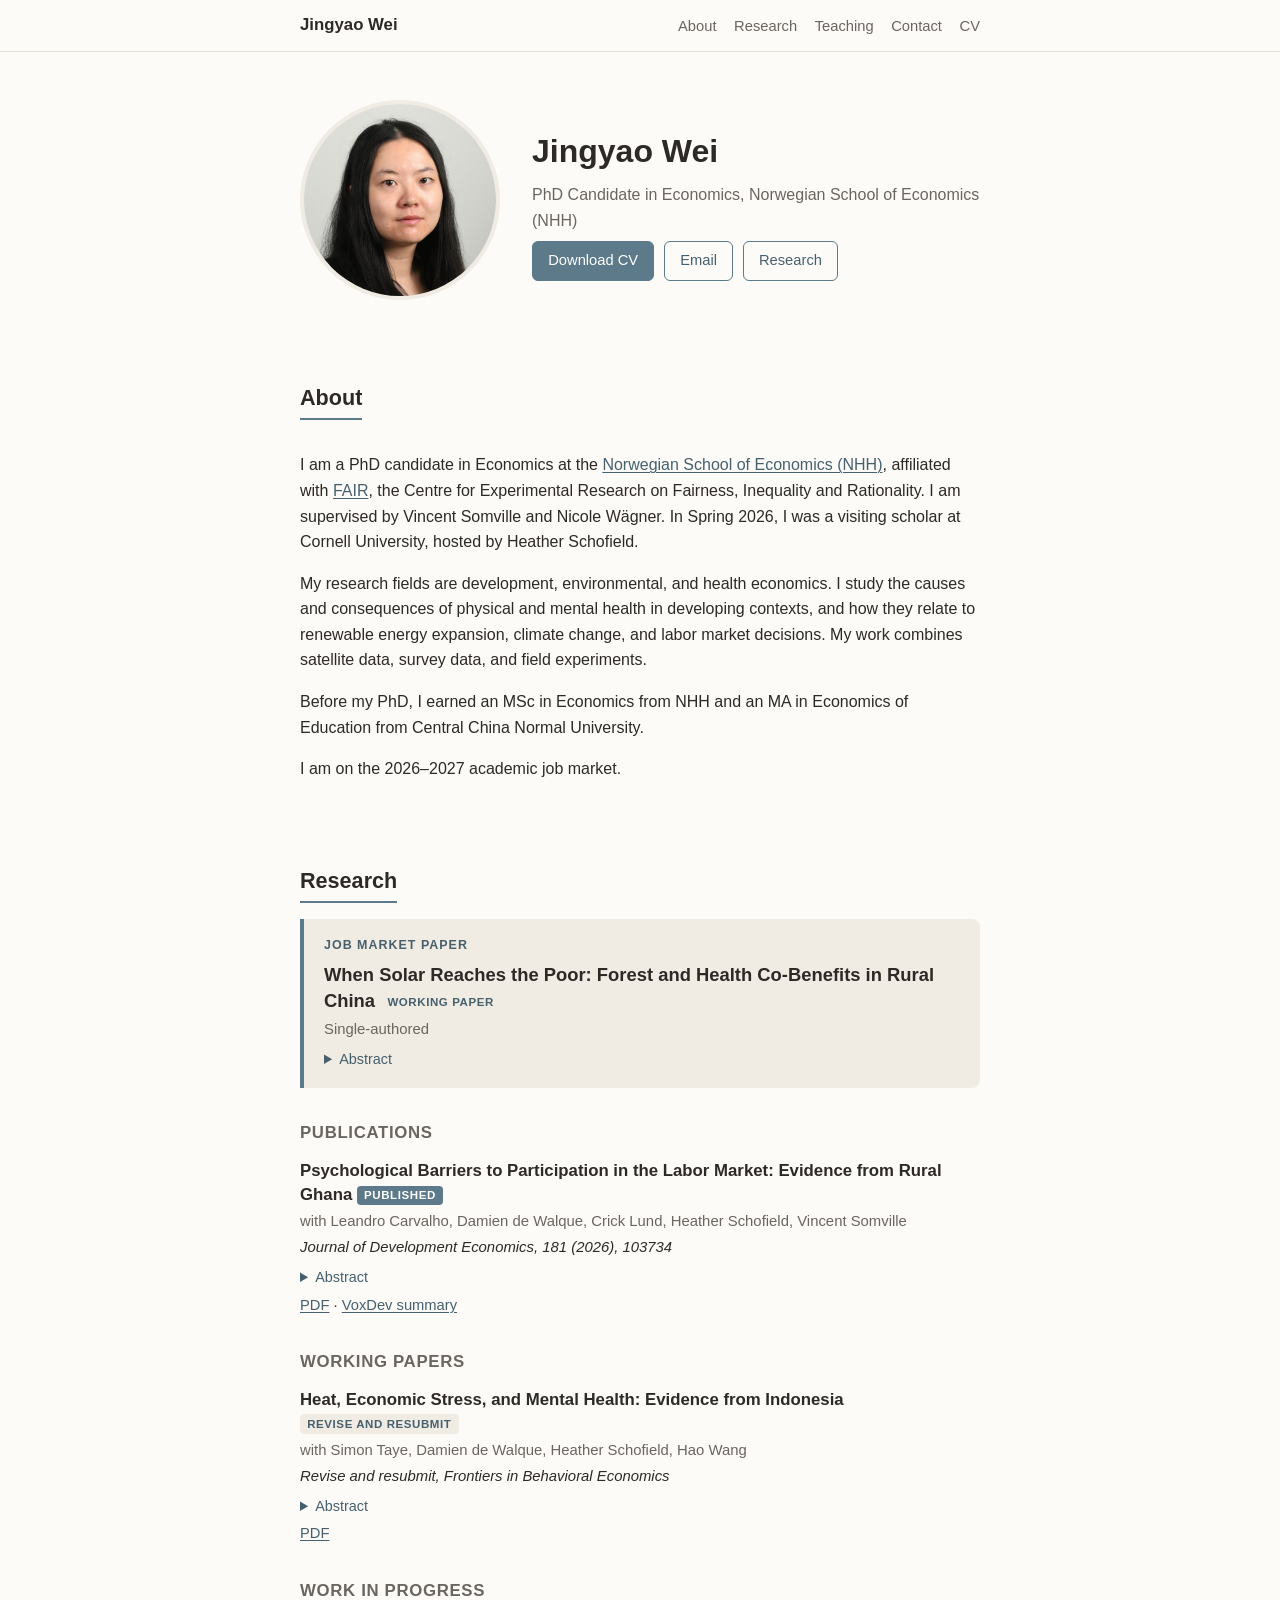
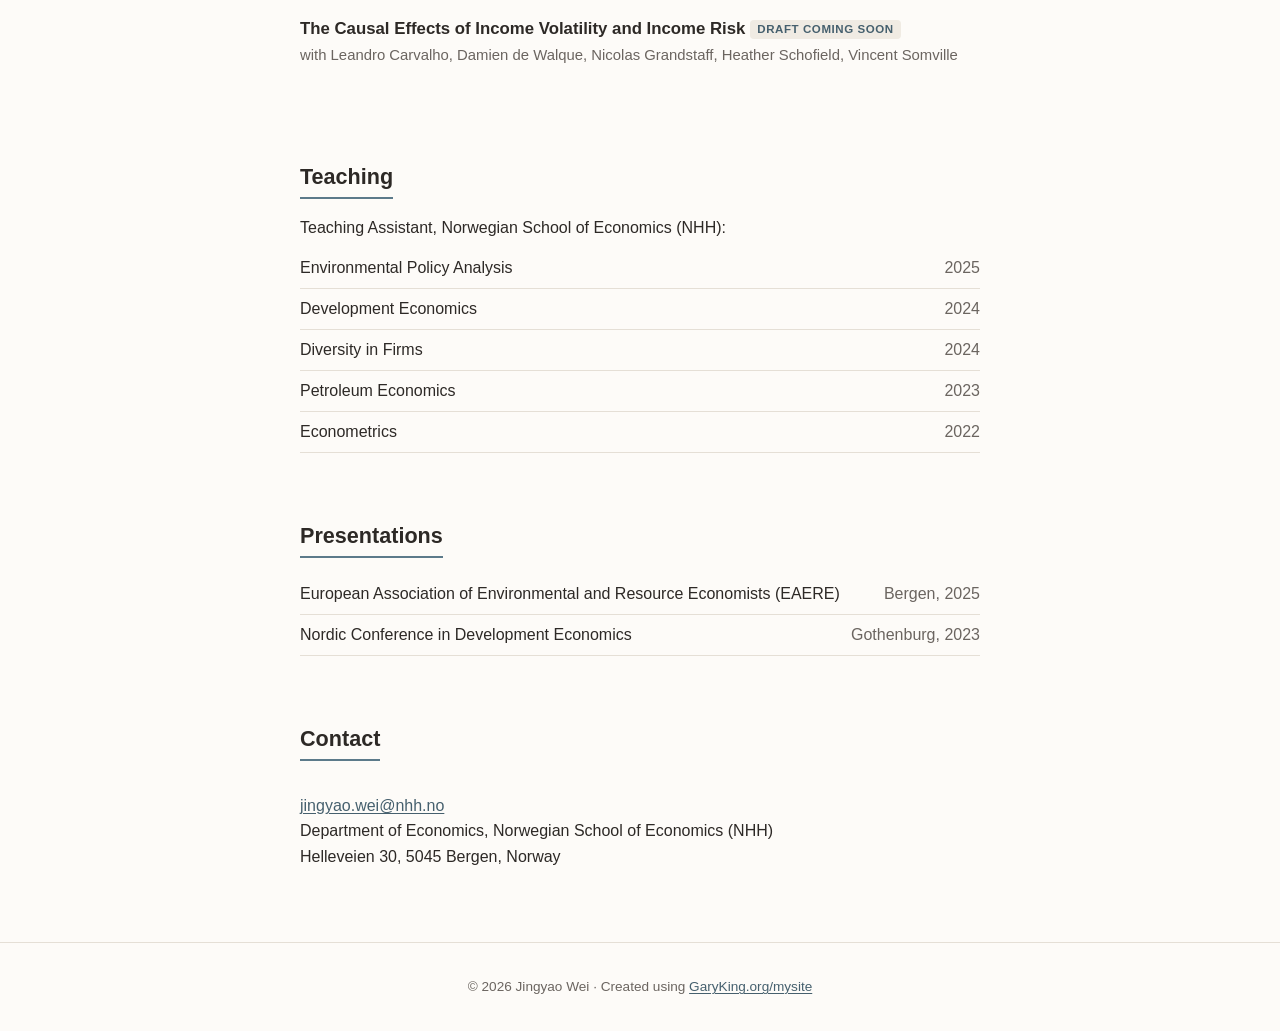
==== commit d593db22: "Add files via upload" ====
--- a/index.html
+++ b/index.html
@@ -3,4 +3,4 @@
 <input type=checkbox id=nav-toggle class=nav-toggle aria-hidden=true>
 <label for=nav-toggle class=nav-toggle-label aria-label="Toggle menu"><span></span></label><ul class=nav-links><li><a href=#about>About</a></li><li><a href=#research>Research</a></li><li><a href=#teaching>Teaching</a></li><li><a href=#contact>Contact</a></li><li><a href=/files/cv.pdf>CV</a></li></ul></nav></header><main id=main><section class=hero id=top><div class=hero-photo><img src=/images/photo.jpg alt="Portrait of Jingyao Wei" width=220 height=220 loading=eager></div><div class=hero-text><h1>Jingyao Wei</h1><p class=hero-title>PhD Candidate in Economics, Norwegian School of Economics (NHH)</p><div class=hero-buttons><a class="btn btn-primary" href=/files/cv.pdf>Download CV</a>
 <a class=btn href=mailto:jingyao.wei@nhh.no>Email</a>
-<a class=btn href=#research>Research</a></div></div></section><section id=about class=section><h2>About</h2><p>I am a PhD candidate in Economics at the <a href=https://www.nhh.no/en/>Norwegian School of Economics (NHH)</a>, supervised by Vincent Somville and Nicole Wägner. In Spring 2026, I was a visiting scholar at Cornell University, hosted by Heather Schofield.</p><p>My research fields are development, environmental, and health economics. I study the causes and consequences of physical and mental health in developing contexts, and how they relate to renewable energy expansion, climate change, and labor market decisions. My work combines satellite data, survey data, and field experiments.</p><p>Before my PhD, I earned an MSc in Economics from NHH and an MA in Economics of Education from Central China Normal University.</p><p>I am on the 2026–2027 academic job market.</p></section><section id=research class=section><h2>Research</h2><div class=jmp-card><p class=jmp-label>Job Market Paper</p><h3 class=paper-title>When Solar Reaches the Poor: Forest and Health Co-Benefits in Rural China <span class=badge>working paper</span></h3><p class=paper-authors>Single-authored</p><details><summary>Abstract</summary><p>Solar power is expanding into poor rural areas worldwide, yet little is known about what grid-connected solar does to the communities that host it beyond producing electricity. I study China's Solar Energy Poverty Alleviation Program, which built solar stations in and around designated poverty counties and assigned registered poor households as beneficiaries. Combining the program registry with satellite forest-loss data and a national household panel, I find that forest loss within 15 kilometers of host villages fell by roughly 12 percent during the program era relative to cells farther away, and that the probability that a child's most serious recorded illness is respiratory fell by 11 percentage points, about 18 percent of the sample mean. Placebo illness categories and poverty counties without the program show no detected change. Around other detected solar plants, not matched to program villages, forest loss rose instead: the decline is specific to the program's host villages, not to solar deployment as such. The local consequences of solar investment depend on where and how it is deployed.</p></details></div><h3 class=group-heading>Publications</h3><div class=paper><h4 class=paper-title>Psychological Barriers to Participation in the Labor Market: Evidence from Rural Ghana <span class="badge badge-pub">published</span></h4><p class=paper-authors>with Leandro Carvalho, Damien de Walque, Crick Lund, Heather Schofield, Vincent Somville</p><p class=paper-venue>Journal of Development Economics, 181 (2026), 103734</p><details><summary>Abstract</summary><p>Mental health conditions are strongly associated with lower labor market participation, but the underlying channels remain unclear. We conduct a two-phase study of women in rural Ghana to examine job take-up and work outcomes. In the first phase, we ask whether women would accept cash-for-work jobs during the lean season. Women with depression or anxiety are much more likely to decline work outside the home, but equally likely to accept work-from-home positions. In the second phase, we randomly offer home-based jobs to women willing to work from home. Neither depression nor anxiety predicts work completion, earnings, or quit rates. These findings suggest that barriers to accepting work outside the home help explain the association between mental health and labor market participation, and highlight home-based employment as a potential response.</p></details><p class=paper-links><a href=https://heatherschofield.net/wp-content/uploads/2026/02/carvalho-et-al-psych-barriers-to-participation-in-the-labor-market.pdf>PDF</a> &#183; <a href=https://voxdev.org/topic/labour-markets/how-mental-health-affects-womens-labour-force-participation-ghana>VoxDev summary</a></p></div><h3 class=group-heading>Working Papers</h3><div class=paper><h4 class=paper-title>Heat, Economic Stress, and Mental Health: Evidence from Indonesia <span class=badge>revise and resubmit</span></h4><p class=paper-authors>with Simon Taye, Damien de Walque, Heather Schofield, Hao Wang</p><p class=paper-venue>Revise and resubmit, Frontiers in Behavioral Economics</p><details><summary>Abstract</summary><p>Evidence on the relationship between heat and mental health varies across populations. We examine whether underlying economic stress explains this heterogeneity using panel data from Indonesia and three types of economic shocks: income losses driven by international palm oil price changes, sudden large increases in fuel costs, and job loss. In the general population, we find no association between temperature and depressive symptoms, measured using the CES-D scale, and can rule out even small harmful effects. Among those experiencing negative economic shocks, however, heat is associated with increases in depressive symptoms of 0.044–0.09 standard deviations per degree Celsius. As climate change increases both the frequency of extreme heat and the prevalence of economic shocks, our findings suggest that the psychological toll of a warming climate will be concentrated among the most economically vulnerable.</p></details><p class=paper-links><a href=/papers/wei-taye-dewalque-schofield-wang-heat-mental-health.pdf>PDF</a></p></div><h3 class=group-heading>Work in Progress</h3><div class=paper><h4 class=paper-title>The Causal Effects of Income Volatility and Income Risk <span class=badge>draft coming soon</span></h4><p class=paper-authors>with Leandro Carvalho, Damien de Walque, Nicolas Grandstaff, Heather Schofield, Vincent Somville</p></div></section><section id=teaching class=section><h2>Teaching</h2><p class=teaching-intro>Teaching Assistant, Norwegian School of Economics (NHH):</p><ul class=teaching-list><li><span class=course>Environmental Policy Analysis</span> <span class=term>2025</span></li><li><span class=course>Development Economics</span> <span class=term>2024</span></li><li><span class=course>Diversity in Firms</span> <span class=term>2024</span></li><li><span class=course>Petroleum Economics</span> <span class=term>2023</span></li><li><span class=course>Econometrics</span> <span class=term>2022</span></li></ul></section><section id=presentations class=section><h2>Presentations</h2><ul class=teaching-list><li><span class=course>European Association of Environmental and Resource Economists (EAERE)</span> <span class=term>Bergen, 2025</span></li><li><span class=course>Nordic Conference in Development Economics</span> <span class=term>Gothenburg, 2023</span></li></ul></section><section id=contact class=section><h2>Contact</h2><p><a href=mailto:jingyao.wei@nhh.no>jingyao.wei@nhh.no</a><br>Department of Economics, Norwegian School of Economics (NHH)<br>Helleveien 30, 5045 Bergen, Norway</p></section></main><footer class=site-footer><p>&copy; 2026 Jingyao Wei &#183; Created using <a href=https://garyking.org/mysite>GaryKing.org/mysite</a></p></footer></body></html>+<a class=btn href=#research>Research</a></div></div></section><section id=about class=section><h2>About</h2><p>I am a PhD candidate in Economics at the <a href=https://www.nhh.no/en/>Norwegian School of Economics (NHH)</a>, affiliated with <a href=https://www.nhh.no/en/research-centres/fair/>FAIR</a>, the Centre for Experimental Research on Fairness, Inequality and Rationality. I am supervised by Vincent Somville and Nicole Wägner. In Spring 2026, I was a visiting scholar at Cornell University, hosted by Heather Schofield.</p><p>My research fields are development, environmental, and health economics. I study the causes and consequences of physical and mental health in developing contexts, and how they relate to renewable energy expansion, climate change, and labor market decisions. My work combines satellite data, survey data, and field experiments.</p><p>Before my PhD, I earned an MSc in Economics from NHH and an MA in Economics of Education from Central China Normal University.</p><p>I am on the 2026–2027 academic job market.</p></section><section id=research class=section><h2>Research</h2><div class=jmp-card><p class=jmp-label>Job Market Paper</p><h3 class=paper-title>When Solar Reaches the Poor: Forest and Health Co-Benefits in Rural China <span class=badge>working paper</span></h3><p class=paper-authors>Single-authored</p><details><summary>Abstract</summary><p>Solar power is expanding into poor rural areas worldwide, yet little is known about what grid-connected solar does to the communities that host it beyond producing electricity. I study China's Solar Energy Poverty Alleviation Program, which built solar stations in and around designated poverty counties and assigned registered poor households as beneficiaries. Combining the program registry with satellite forest-loss data and a national household panel, I find that forest loss within 15 kilometers of host villages fell by roughly 12 percent during the program era relative to cells farther away, and that the probability that a child's most serious recorded illness is respiratory fell by 11 percentage points, about 18 percent of the sample mean. Placebo illness categories and poverty counties without the program show no detected change. Around other detected solar plants, not matched to program villages, forest loss rose instead: the decline is specific to the program's host villages, not to solar deployment as such. The local consequences of solar investment depend on where and how it is deployed.</p></details></div><h3 class=group-heading>Publications</h3><div class=paper><h4 class=paper-title>Psychological Barriers to Participation in the Labor Market: Evidence from Rural Ghana <span class="badge badge-pub">published</span></h4><p class=paper-authors>with Leandro Carvalho, Damien de Walque, Crick Lund, Heather Schofield, Vincent Somville</p><p class=paper-venue>Journal of Development Economics, 181 (2026), 103734</p><details><summary>Abstract</summary><p>Mental health conditions are strongly associated with lower labor market participation, but the underlying channels remain unclear. We conduct a two-phase study of women in rural Ghana to examine job take-up and work outcomes. In the first phase, we ask whether women would accept cash-for-work jobs during the lean season. Women with depression or anxiety are much more likely to decline work outside the home, but equally likely to accept work-from-home positions. In the second phase, we randomly offer home-based jobs to women willing to work from home. Neither depression nor anxiety predicts work completion, earnings, or quit rates. These findings suggest that barriers to accepting work outside the home help explain the association between mental health and labor market participation, and highlight home-based employment as a potential response.</p></details><p class=paper-links><a href=https://heatherschofield.net/wp-content/uploads/2026/02/carvalho-et-al-psych-barriers-to-participation-in-the-labor-market.pdf>PDF</a> &#183; <a href=https://voxdev.org/topic/labour-markets/how-mental-health-affects-womens-labour-force-participation-ghana>VoxDev summary</a></p></div><h3 class=group-heading>Working Papers</h3><div class=paper><h4 class=paper-title>Heat, Economic Stress, and Mental Health: Evidence from Indonesia <span class=badge>revise and resubmit</span></h4><p class=paper-authors>with Simon Taye, Damien de Walque, Heather Schofield, Hao Wang</p><p class=paper-venue>Revise and resubmit, Frontiers in Behavioral Economics</p><details><summary>Abstract</summary><p>Evidence on the relationship between heat and mental health varies across populations. We examine whether underlying economic stress explains this heterogeneity using panel data from Indonesia and three types of economic shocks: income losses driven by international palm oil price changes, sudden large increases in fuel costs, and job loss. In the general population, we find no association between temperature and depressive symptoms, measured using the CES-D scale, and can rule out even small harmful effects. Among those experiencing negative economic shocks, however, heat is associated with increases in depressive symptoms of 0.044–0.09 standard deviations per degree Celsius. As climate change increases both the frequency of extreme heat and the prevalence of economic shocks, our findings suggest that the psychological toll of a warming climate will be concentrated among the most economically vulnerable.</p></details><p class=paper-links><a href=/papers/wei-taye-dewalque-schofield-wang-heat-mental-health.pdf>PDF</a></p></div><h3 class=group-heading>Work in Progress</h3><div class=paper><h4 class=paper-title>The Causal Effects of Income Volatility and Income Risk <span class=badge>draft coming soon</span></h4><p class=paper-authors>with Leandro Carvalho, Damien de Walque, Nicolas Grandstaff, Heather Schofield, Vincent Somville</p></div></section><section id=teaching class=section><h2>Teaching</h2><p class=teaching-intro>Teaching Assistant, Norwegian School of Economics (NHH):</p><ul class=teaching-list><li><span class=course>Environmental Policy Analysis</span> <span class=term>2025</span></li><li><span class=course>Development Economics</span> <span class=term>2024</span></li><li><span class=course>Diversity in Firms</span> <span class=term>2024</span></li><li><span class=course>Petroleum Economics</span> <span class=term>2023</span></li><li><span class=course>Econometrics</span> <span class=term>2022</span></li></ul></section><section id=presentations class=section><h2>Presentations</h2><ul class=teaching-list><li><span class=course>European Association of Environmental and Resource Economists (EAERE)</span> <span class=term>Bergen, 2025</span></li><li><span class=course>Nordic Conference in Development Economics</span> <span class=term>Gothenburg, 2023</span></li></ul></section><section id=contact class=section><h2>Contact</h2><p><a href=mailto:jingyao.wei@nhh.no>jingyao.wei@nhh.no</a><br>Department of Economics, Norwegian School of Economics (NHH)<br>Helleveien 30, 5045 Bergen, Norway</p></section></main><footer class=site-footer><p>&copy; 2026 Jingyao Wei &#183; Created using <a href=https://garyking.org/mysite>GaryKing.org/mysite</a></p></footer></body></html>
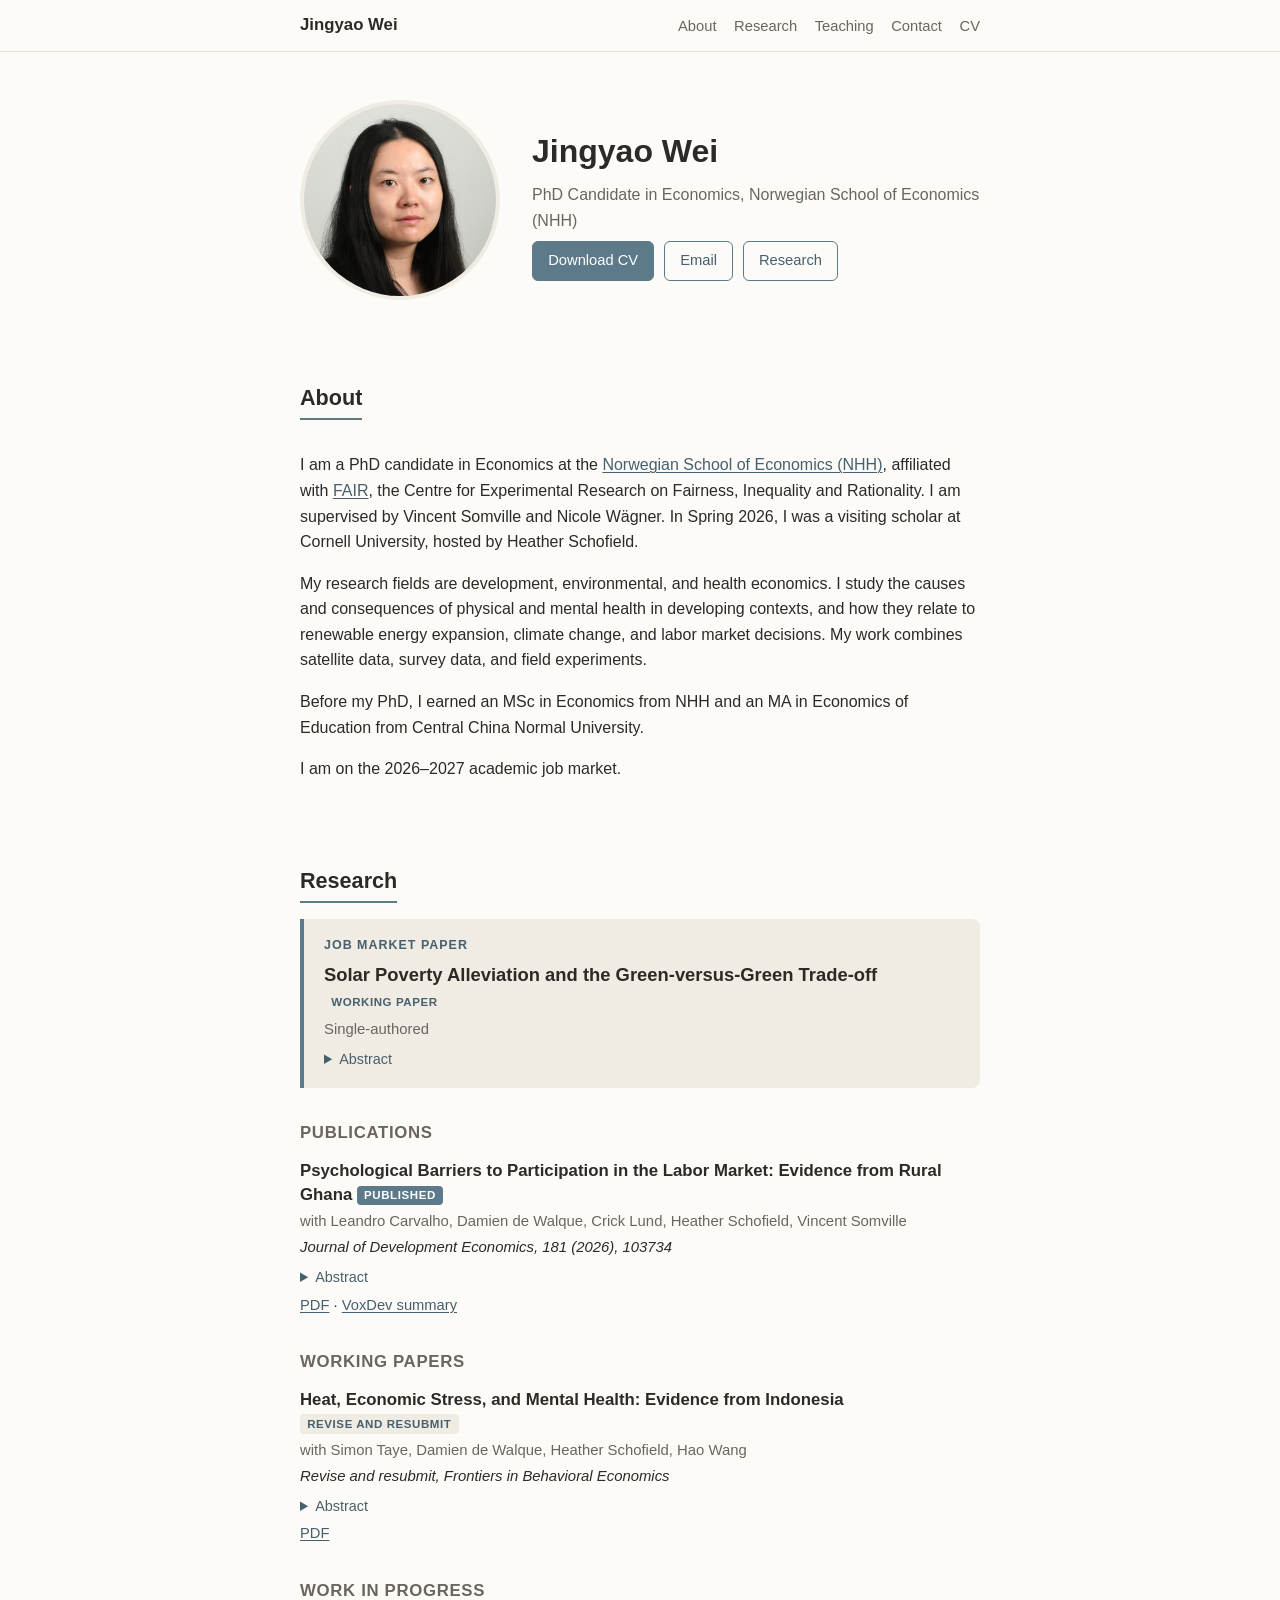
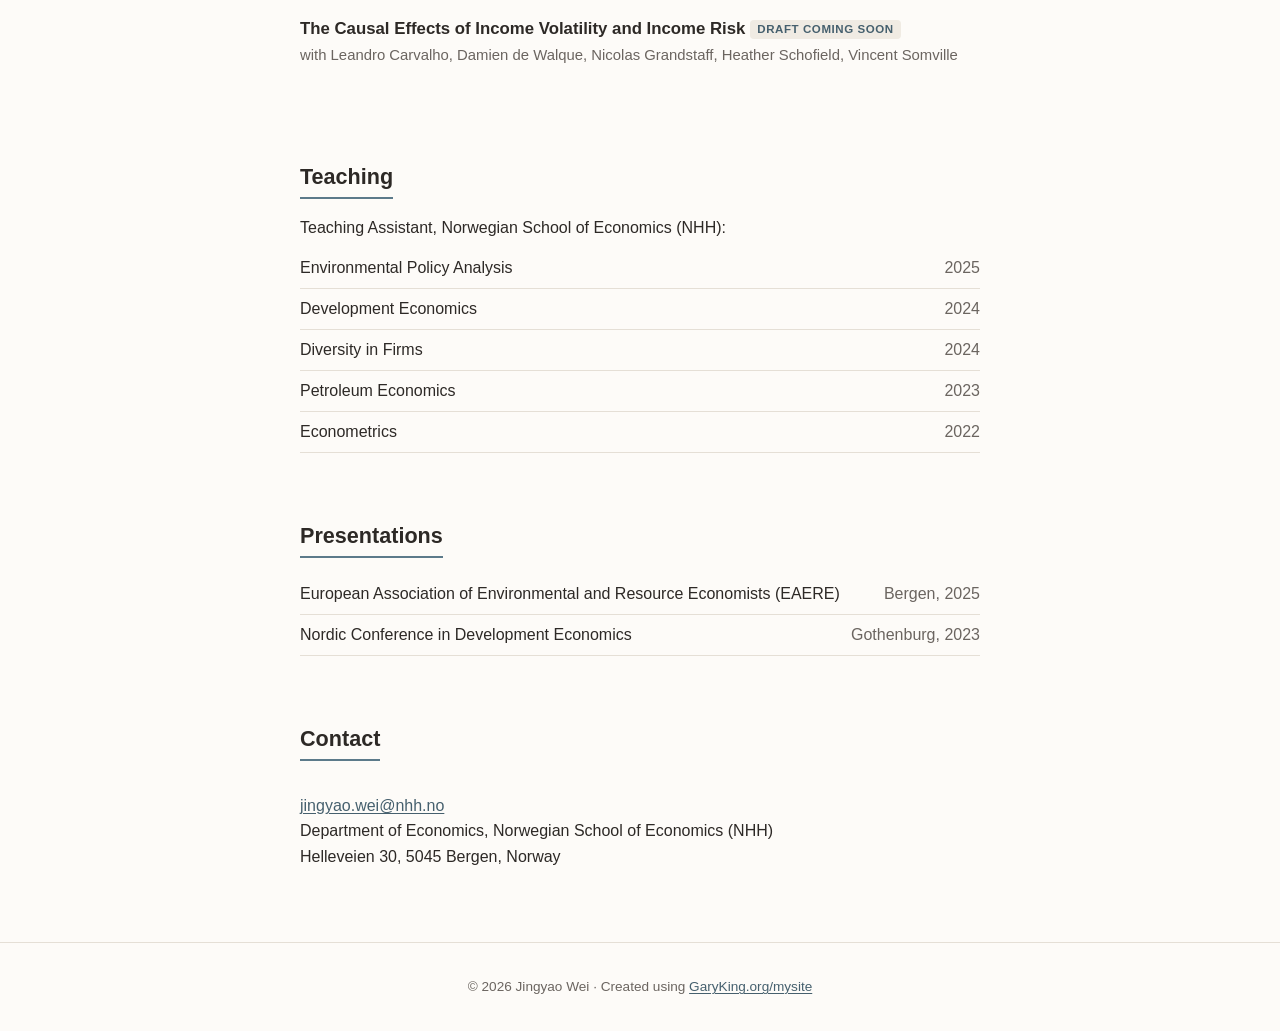
==== commit 5afd5254: "Add files via upload" ====
--- a/index.html
+++ b/index.html
@@ -1,6 +1,187 @@
-<!doctype html><html lang=en><head><meta name=generator content="Hugo 0.139.3"><meta charset=utf-8><meta name=viewport content="width=device-width,initial-scale=1"><title>Jingyao Wei | PhD Candidate in Economics, Norwegian School of Economics (NHH)</title>
-<meta name=description content="Jingyao Wei is a PhD candidate in Economics at NHH working on development, environmental, and health economics."><meta name=keywords content="Development Economics,Environmental Economics,Health Economics,Jingyao Wei,NHH"><meta property="og:title" content="Jingyao Wei"><meta property="og:description" content="Jingyao Wei is a PhD candidate in Economics at NHH working on development, environmental, and health economics."><meta property="og:type" content="website"><link rel=stylesheet href=/css/main.min.css><link rel=icon href=/favicon.svg type=image/svg+xml><script type=application/ld+json>{"@context":"https://schema.org","@type":"Person","name":"Jingyao Wei","email":"mailto:jingyao.wei@nhh.no","jobTitle":"PhD Candidate in Economics","affiliation":{"@type":"Organization","name":"Norwegian School of Economics (NHH)"}}</script></head><body><a class=skip-link href=#about>Skip to content</a><header class=site-header><nav class=nav aria-label="Main navigation"><a class=nav-name href=#top>Jingyao Wei</a>
-<input type=checkbox id=nav-toggle class=nav-toggle aria-hidden=true>
-<label for=nav-toggle class=nav-toggle-label aria-label="Toggle menu"><span></span></label><ul class=nav-links><li><a href=#about>About</a></li><li><a href=#research>Research</a></li><li><a href=#teaching>Teaching</a></li><li><a href=#contact>Contact</a></li><li><a href=/files/cv.pdf>CV</a></li></ul></nav></header><main id=main><section class=hero id=top><div class=hero-photo><img src=/images/photo.jpg alt="Portrait of Jingyao Wei" width=220 height=220 loading=eager></div><div class=hero-text><h1>Jingyao Wei</h1><p class=hero-title>PhD Candidate in Economics, Norwegian School of Economics (NHH)</p><div class=hero-buttons><a class="btn btn-primary" href=/files/cv.pdf>Download CV</a>
-<a class=btn href=mailto:jingyao.wei@nhh.no>Email</a>
-<a class=btn href=#research>Research</a></div></div></section><section id=about class=section><h2>About</h2><p>I am a PhD candidate in Economics at the <a href=https://www.nhh.no/en/>Norwegian School of Economics (NHH)</a>, affiliated with <a href=https://www.nhh.no/en/research-centres/fair/>FAIR</a>, the Centre for Experimental Research on Fairness, Inequality and Rationality. I am supervised by Vincent Somville and Nicole Wägner. In Spring 2026, I was a visiting scholar at Cornell University, hosted by Heather Schofield.</p><p>My research fields are development, environmental, and health economics. I study the causes and consequences of physical and mental health in developing contexts, and how they relate to renewable energy expansion, climate change, and labor market decisions. My work combines satellite data, survey data, and field experiments.</p><p>Before my PhD, I earned an MSc in Economics from NHH and an MA in Economics of Education from Central China Normal University.</p><p>I am on the 2026–2027 academic job market.</p></section><section id=research class=section><h2>Research</h2><div class=jmp-card><p class=jmp-label>Job Market Paper</p><h3 class=paper-title>When Solar Reaches the Poor: Forest and Health Co-Benefits in Rural China <span class=badge>working paper</span></h3><p class=paper-authors>Single-authored</p><details><summary>Abstract</summary><p>Solar power is expanding into poor rural areas worldwide, yet little is known about what grid-connected solar does to the communities that host it beyond producing electricity. I study China's Solar Energy Poverty Alleviation Program, which built solar stations in and around designated poverty counties and assigned registered poor households as beneficiaries. Combining the program registry with satellite forest-loss data and a national household panel, I find that forest loss within 15 kilometers of host villages fell by roughly 12 percent during the program era relative to cells farther away, and that the probability that a child's most serious recorded illness is respiratory fell by 11 percentage points, about 18 percent of the sample mean. Placebo illness categories and poverty counties without the program show no detected change. Around other detected solar plants, not matched to program villages, forest loss rose instead: the decline is specific to the program's host villages, not to solar deployment as such. The local consequences of solar investment depend on where and how it is deployed.</p></details></div><h3 class=group-heading>Publications</h3><div class=paper><h4 class=paper-title>Psychological Barriers to Participation in the Labor Market: Evidence from Rural Ghana <span class="badge badge-pub">published</span></h4><p class=paper-authors>with Leandro Carvalho, Damien de Walque, Crick Lund, Heather Schofield, Vincent Somville</p><p class=paper-venue>Journal of Development Economics, 181 (2026), 103734</p><details><summary>Abstract</summary><p>Mental health conditions are strongly associated with lower labor market participation, but the underlying channels remain unclear. We conduct a two-phase study of women in rural Ghana to examine job take-up and work outcomes. In the first phase, we ask whether women would accept cash-for-work jobs during the lean season. Women with depression or anxiety are much more likely to decline work outside the home, but equally likely to accept work-from-home positions. In the second phase, we randomly offer home-based jobs to women willing to work from home. Neither depression nor anxiety predicts work completion, earnings, or quit rates. These findings suggest that barriers to accepting work outside the home help explain the association between mental health and labor market participation, and highlight home-based employment as a potential response.</p></details><p class=paper-links><a href=https://heatherschofield.net/wp-content/uploads/2026/02/carvalho-et-al-psych-barriers-to-participation-in-the-labor-market.pdf>PDF</a> &#183; <a href=https://voxdev.org/topic/labour-markets/how-mental-health-affects-womens-labour-force-participation-ghana>VoxDev summary</a></p></div><h3 class=group-heading>Working Papers</h3><div class=paper><h4 class=paper-title>Heat, Economic Stress, and Mental Health: Evidence from Indonesia <span class=badge>revise and resubmit</span></h4><p class=paper-authors>with Simon Taye, Damien de Walque, Heather Schofield, Hao Wang</p><p class=paper-venue>Revise and resubmit, Frontiers in Behavioral Economics</p><details><summary>Abstract</summary><p>Evidence on the relationship between heat and mental health varies across populations. We examine whether underlying economic stress explains this heterogeneity using panel data from Indonesia and three types of economic shocks: income losses driven by international palm oil price changes, sudden large increases in fuel costs, and job loss. In the general population, we find no association between temperature and depressive symptoms, measured using the CES-D scale, and can rule out even small harmful effects. Among those experiencing negative economic shocks, however, heat is associated with increases in depressive symptoms of 0.044–0.09 standard deviations per degree Celsius. As climate change increases both the frequency of extreme heat and the prevalence of economic shocks, our findings suggest that the psychological toll of a warming climate will be concentrated among the most economically vulnerable.</p></details><p class=paper-links><a href=/papers/wei-taye-dewalque-schofield-wang-heat-mental-health.pdf>PDF</a></p></div><h3 class=group-heading>Work in Progress</h3><div class=paper><h4 class=paper-title>The Causal Effects of Income Volatility and Income Risk <span class=badge>draft coming soon</span></h4><p class=paper-authors>with Leandro Carvalho, Damien de Walque, Nicolas Grandstaff, Heather Schofield, Vincent Somville</p></div></section><section id=teaching class=section><h2>Teaching</h2><p class=teaching-intro>Teaching Assistant, Norwegian School of Economics (NHH):</p><ul class=teaching-list><li><span class=course>Environmental Policy Analysis</span> <span class=term>2025</span></li><li><span class=course>Development Economics</span> <span class=term>2024</span></li><li><span class=course>Diversity in Firms</span> <span class=term>2024</span></li><li><span class=course>Petroleum Economics</span> <span class=term>2023</span></li><li><span class=course>Econometrics</span> <span class=term>2022</span></li></ul></section><section id=presentations class=section><h2>Presentations</h2><ul class=teaching-list><li><span class=course>European Association of Environmental and Resource Economists (EAERE)</span> <span class=term>Bergen, 2025</span></li><li><span class=course>Nordic Conference in Development Economics</span> <span class=term>Gothenburg, 2023</span></li></ul></section><section id=contact class=section><h2>Contact</h2><p><a href=mailto:jingyao.wei@nhh.no>jingyao.wei@nhh.no</a><br>Department of Economics, Norwegian School of Economics (NHH)<br>Helleveien 30, 5045 Bergen, Norway</p></section></main><footer class=site-footer><p>&copy; 2026 Jingyao Wei &#183; Created using <a href=https://garyking.org/mysite>GaryKing.org/mysite</a></p></footer></body></html>+<!DOCTYPE html>
+<html lang="en">
+<head>
+	<meta name="generator" content="Hugo 0.139.3">
+  <meta charset="utf-8">
+  <meta name="viewport" content="width=device-width, initial-scale=1">
+  <title>Jingyao Wei | PhD Candidate in Economics, Norwegian School of Economics (NHH)</title>
+  <meta name="description" content="Jingyao Wei is a PhD candidate in Economics at NHH working on development, environmental, and health economics.">
+  <meta name="keywords" content="Development Economics, Environmental Economics, Health Economics, Jingyao Wei, NHH">
+  <meta property="og:title" content="Jingyao Wei">
+  <meta property="og:description" content="Jingyao Wei is a PhD candidate in Economics at NHH working on development, environmental, and health economics.">
+  <meta property="og:type" content="website">
+  
+  <link rel="stylesheet" href="/css/main.min.css">
+  <link rel="icon" href="/favicon.svg" type="image/svg+xml">
+  
+  <script type="application/ld+json">
+  {
+    "@context": "https://schema.org",
+    "@type": "Person",
+    "name": "Jingyao Wei",
+    "email": "mailto:jingyao.wei@nhh.no",
+    "jobTitle": "PhD Candidate in Economics",
+    "affiliation": {
+      "@type": "Organization",
+      "name": "Norwegian School of Economics (NHH)"
+    }
+  }
+  </script>
+  
+</head>
+<body>
+  <a class="skip-link" href="#about">Skip to content</a>
+  <header class="site-header">
+    <nav class="nav" aria-label="Main navigation">
+      <a class="nav-name" href="#top">Jingyao Wei</a>
+      <input type="checkbox" id="nav-toggle" class="nav-toggle" aria-hidden="true">
+      <label for="nav-toggle" class="nav-toggle-label" aria-label="Toggle menu"><span></span></label>
+      <ul class="nav-links">
+        <li><a href="#about">About</a></li>
+        <li><a href="#research">Research</a></li>
+        <li><a href="#teaching">Teaching</a></li>
+        <li><a href="#contact">Contact</a></li>
+        <li><a href="/files/cv.pdf">CV</a></li>
+      </ul>
+    </nav>
+  </header>
+
+  <main id="main">
+    
+
+
+<section class="hero" id="top">
+  <div class="hero-photo">
+    <img src="/images/photo.jpg" alt="Portrait of Jingyao Wei" width="220" height="220" loading="eager">
+  </div>
+  <div class="hero-text">
+    <h1>Jingyao Wei</h1>
+    <p class="hero-title">PhD Candidate in Economics, Norwegian School of Economics (NHH)</p>
+    
+    <div class="hero-buttons">
+      <a class="btn btn-primary" href="/files/cv.pdf">Download CV</a>
+      <a class="btn" href="mailto:jingyao.wei@nhh.no">Email</a>
+      <a class="btn" href="#research">Research</a>
+    </div>
+  </div>
+</section>
+
+
+<section id="about" class="section">
+  <h2>About</h2>
+  <p>I am a PhD candidate in Economics at the <a href="https://www.nhh.no/en/">Norwegian School of Economics (NHH)</a>, affiliated with <a href="https://www.nhh.no/en/research-centres/fair/">FAIR</a>, the Centre for Experimental Research on Fairness, Inequality and Rationality. I am supervised by Vincent Somville and Nicole Wägner. In Spring 2026, I was a visiting scholar at Cornell University, hosted by Heather Schofield.</p>
+<p>My research fields are development, environmental, and health economics. I study the causes and consequences of physical and mental health in developing contexts, and how they relate to renewable energy expansion, climate change, and labor market decisions. My work combines satellite data, survey data, and field experiments.</p>
+<p>Before my PhD, I earned an MSc in Economics from NHH and an MA in Economics of Education from Central China Normal University.</p>
+<p>I am on the 2026–2027 academic job market.</p>
+
+</section>
+
+
+<section id="research" class="section">
+  <h2>Research</h2>
+
+  
+  <div class="jmp-card">
+    <p class="jmp-label">Job Market Paper</p>
+    <h3 class="paper-title">Solar Poverty Alleviation and the Green-versus-Green Trade-off <span class="badge">working paper</span></h3>
+    <p class="paper-authors">Single-authored</p>
+    <details>
+      <summary>Abstract</summary>
+      <p>Solar investment can affect local environments beyond the land occupied by panels. I focus on whether directing solar revenues to poor communities moderates those consequences. As motivation, I document that forest loss rises near solar installations in China, with larger increases in poorer areas. I study China&#39;s Solar Energy Poverty Alleviation Program, which assigned benefits from grid-connected solar projects to poor households and villages. Combining the program registry, satellite forest-loss data, and a national household panel, I find that forest loss near program host villages declines by 0.62 hectares per cell-year. Households shift from firewood to electricity for cooking, and electricity spending does not rise as it does in other poverty counties. The probability of respiratory illness among children declines by 10.8 percentage points, while other common illnesses show no change, consistent with reduced exposure to indoor smoke from the household energy transition. These findings suggest that directing renewable energy investment to benefit local households can shape its local environmental and health consequences.</p>
+    </details>
+    
+  </div>
+  
+
+  
+  <h3 class="group-heading">Publications</h3>
+  
+  <div class="paper">
+    <h4 class="paper-title">Psychological Barriers to Participation in the Labor Market: Evidence from Rural Ghana <span class="badge badge-pub">published</span></h4>
+    <p class="paper-authors">with Leandro Carvalho, Damien de Walque, Crick Lund, Heather Schofield, Vincent Somville</p>
+    <p class="paper-venue">Journal of Development Economics, 181 (2026), 103734</p>
+    <details>
+      <summary>Abstract</summary>
+      <p>Mental health conditions are strongly associated with lower labor market participation, but the underlying channels remain unclear. We conduct a two-phase study of women in rural Ghana to examine job take-up and work outcomes. In the first phase, we ask whether women would accept cash-for-work jobs during the lean season. Women with depression or anxiety are much more likely to decline work outside the home, but equally likely to accept work-from-home positions. In the second phase, we randomly offer home-based jobs to women willing to work from home. Neither depression nor anxiety predicts work completion, earnings, or quit rates. These findings suggest that barriers to accepting work outside the home help explain the association between mental health and labor market participation, and highlight home-based employment as a potential response.</p>
+    </details>
+    <p class="paper-links"><a href="https://heatherschofield.net/wp-content/uploads/2026/02/carvalho-et-al-psych-barriers-to-participation-in-the-labor-market.pdf">PDF</a> &middot; <a href="https://voxdev.org/topic/labour-markets/how-mental-health-affects-womens-labour-force-participation-ghana">VoxDev summary</a></p>
+  </div>
+  
+  
+
+  
+  <h3 class="group-heading">Working Papers</h3>
+  
+  <div class="paper">
+    <h4 class="paper-title">Heat, Economic Stress, and Mental Health: Evidence from Indonesia <span class="badge">revise and resubmit</span></h4>
+    <p class="paper-authors">with Simon Taye, Damien de Walque, Heather Schofield, Hao Wang</p>
+    <p class="paper-venue">Revise and resubmit, Frontiers in Behavioral Economics</p>
+    <details>
+      <summary>Abstract</summary>
+      <p>Evidence on the relationship between heat and mental health varies across populations. We examine whether underlying economic stress explains this heterogeneity using panel data from Indonesia and three types of economic shocks: income losses driven by international palm oil price changes, sudden large increases in fuel costs, and job loss. In the general population, we find no association between temperature and depressive symptoms, measured using the CES-D scale, and can rule out even small harmful effects. Among those experiencing negative economic shocks, however, heat is associated with increases in depressive symptoms of 0.044–0.09 standard deviations per degree Celsius. As climate change increases both the frequency of extreme heat and the prevalence of economic shocks, our findings suggest that the psychological toll of a warming climate will be concentrated among the most economically vulnerable.</p>
+    </details>
+    <p class="paper-links"><a href="/papers/wei-taye-dewalque-schofield-wang-heat-mental-health.pdf">PDF</a></p>
+  </div>
+  
+  
+
+  
+  <h3 class="group-heading">Work in Progress</h3>
+  
+  <div class="paper">
+    <h4 class="paper-title">The Causal Effects of Income Volatility and Income Risk <span class="badge">draft coming soon</span></h4>
+    <p class="paper-authors">with Leandro Carvalho, Damien de Walque, Nicolas Grandstaff, Heather Schofield, Vincent Somville</p>
+  </div>
+  
+  
+</section>
+
+
+<section id="teaching" class="section">
+  <h2>Teaching</h2>
+  <p class="teaching-intro">Teaching Assistant, Norwegian School of Economics (NHH):</p>
+  <ul class="teaching-list">
+    
+    <li><span class="course">Environmental Policy Analysis</span> <span class="term">2025</span></li>
+    
+    <li><span class="course">Development Economics</span> <span class="term">2024</span></li>
+    
+    <li><span class="course">Diversity in Firms</span> <span class="term">2024</span></li>
+    
+    <li><span class="course">Petroleum Economics</span> <span class="term">2023</span></li>
+    
+    <li><span class="course">Econometrics</span> <span class="term">2022</span></li>
+    
+  </ul>
+</section>
+
+
+<section id="presentations" class="section">
+  <h2>Presentations</h2>
+  <ul class="teaching-list">
+    
+    <li><span class="course">European Association of Environmental and Resource Economists (EAERE)</span> <span class="term">Bergen, 2025</span></li>
+    
+    <li><span class="course">Nordic Conference in Development Economics</span> <span class="term">Gothenburg, 2023</span></li>
+    
+  </ul>
+</section>
+
+
+<section id="contact" class="section">
+  <h2>Contact</h2>
+  <p>
+    <a href="mailto:jingyao.wei@nhh.no">jingyao.wei@nhh.no</a><br>
+    Department of Economics, Norwegian School of Economics (NHH)<br>
+    Helleveien 30, 5045 Bergen, Norway
+  </p>
+</section>
+
+
+  </main>
+
+  <footer class="site-footer">
+    <p>&copy; 2026 Jingyao Wei &middot; Created using <a href="https://garyking.org/mysite">GaryKing.org/mysite</a></p>
+  </footer>
+</body>
+</html>
--- a/css/main.min.css
+++ b/css/main.min.css
@@ -0,0 +1 @@
+:root{--bg:#fdfbf8;--text:#2d2926;--muted:#6b6560;--accent:#5c7a8a;--accent-dark:#46606e;--highlight-bg:#f0ebe3;--border:#e5dfd6;--max-width:720px}*{box-sizing:border-box}html{scroll-behavior:smooth;scroll-padding-top:4.5rem}@media(prefers-reduced-motion:reduce){html{scroll-behavior:auto}*{transition:none!important}}body{margin:0;background:var(--bg);color:var(--text);font-family:-apple-system,BlinkMacSystemFont,segoe ui,Roboto,Helvetica,Arial,sans-serif;font-size:1rem;line-height:1.6}a{color:var(--accent-dark);text-decoration-thickness:1px;text-underline-offset:2px}a:hover{color:var(--accent)}.skip-link{position:absolute;left:-9999px;background:var(--accent-dark);color:#fff;padding:.5rem 1rem;z-index:100}.skip-link:focus{left:.5rem;top:.5rem}.site-header{position:sticky;top:0;background:rgba(253,251,248,.95);backdrop-filter:blur(6px);border-bottom:1px solid var(--border);z-index:50}.nav{max-width:var(--max-width);margin:0 auto;padding:.75rem 1.25rem;display:flex;align-items:center;justify-content:space-between;flex-wrap:wrap}.nav-name{font-weight:700;text-decoration:none;color:var(--text);font-size:1.05rem}.nav-links{list-style:none;display:flex;gap:1.1rem;margin:0;padding:0}.nav-links a{text-decoration:none;color:var(--muted);font-size:.92rem}.nav-links a:hover{color:var(--accent-dark)}.nav-toggle{display:none}.nav-toggle-label{display:none;cursor:pointer;padding:.4rem}.nav-toggle-label span,.nav-toggle-label span::before,.nav-toggle-label span::after{display:block;background:var(--text);height:2px;width:22px;position:relative;content:""}.nav-toggle-label span::before{position:absolute;top:-7px}.nav-toggle-label span::after{position:absolute;top:7px}@media(max-width:600px){.nav-toggle-label{display:block}.nav-links{display:none;width:100%;flex-direction:column;gap:.6rem;padding:.75rem 0 .25rem}.nav-toggle:checked~.nav-links{display:flex}}main{max-width:var(--max-width);margin:0 auto;padding:0 1.25rem}.section{padding:2.5rem 0 .5rem}h2{font-size:1.35rem;border-bottom:2px solid var(--accent);display:inline-block;padding-bottom:.15rem;margin-bottom:1rem}.hero{display:flex;align-items:center;gap:2rem;padding:3rem 0 1rem}.hero-photo img{border-radius:50%;width:200px;height:200px;object-fit:cover;border:4px solid var(--highlight-bg)}.hero-text h1{margin:0 0 .3rem;font-size:2rem}.hero-title{margin:0 0 .5rem;color:var(--muted);font-weight:500}.hero-tagline{margin:0 0 1.1rem;font-size:1.02rem}.hero-buttons{display:flex;gap:.6rem;flex-wrap:wrap}.btn{display:inline-block;padding:.45rem .95rem;border:1.5px solid var(--accent);border-radius:6px;text-decoration:none;color:var(--accent-dark);font-size:.92rem;font-weight:500}.btn:hover{background:var(--highlight-bg)}.btn-primary{background:var(--accent);color:#fff}.btn-primary:hover{background:var(--accent-dark);color:#fff}@media(max-width:600px){.hero{flex-direction:column;text-align:center;padding-top:2rem}.hero-buttons{justify-content:center}}.group-heading{font-size:1.05rem;color:var(--muted);text-transform:uppercase;letter-spacing:.04em;margin:2rem 0 .75rem}.paper{margin-bottom:1.6rem}.paper-title{margin:0 0 .25rem;font-size:1.05rem;line-height:1.4}.paper-authors{margin:0 0 .15rem;color:var(--muted);font-size:.93rem}.paper-venue{margin:0 0 .25rem;font-style:italic;font-size:.93rem}.paper-links{margin:.3rem 0 0;font-size:.92rem}.badge{display:inline-block;font-size:.72rem;text-transform:uppercase;letter-spacing:.05em;background:var(--highlight-bg);color:var(--accent-dark);border-radius:4px;padding:.1rem .45rem;vertical-align:middle;font-weight:600;white-space:nowrap}.badge-pub{background:var(--accent);color:#fff}.jmp-card{border-left:4px solid var(--accent);background:var(--highlight-bg);border-radius:0 8px 8px 0;padding:1.1rem 1.25rem;margin-bottom:1.5rem}.jmp-label{margin:0 0 .35rem;font-size:.78rem;text-transform:uppercase;letter-spacing:.08em;font-weight:700;color:var(--accent-dark)}.jmp-card .paper-title{font-size:1.15rem;margin-bottom:.3rem}details{margin-top:.35rem}details summary{cursor:pointer;font-size:.9rem;color:var(--accent-dark);font-weight:500}details p{font-size:.93rem;color:var(--text);margin:.5rem 0 0;padding-left:.9rem;border-left:2px solid var(--border)}.teaching-intro{margin:0 0 .5rem}.teaching-list{list-style:none;margin:0;padding:0}.teaching-list li{display:flex;justify-content:space-between;gap:1rem;padding:.45rem 0;border-bottom:1px solid var(--border)}.teaching-list .term{color:var(--muted);white-space:nowrap}.site-footer{margin-top:3rem;border-top:1px solid var(--border);padding:1.25rem;text-align:center;font-size:.85rem;color:var(--muted)}
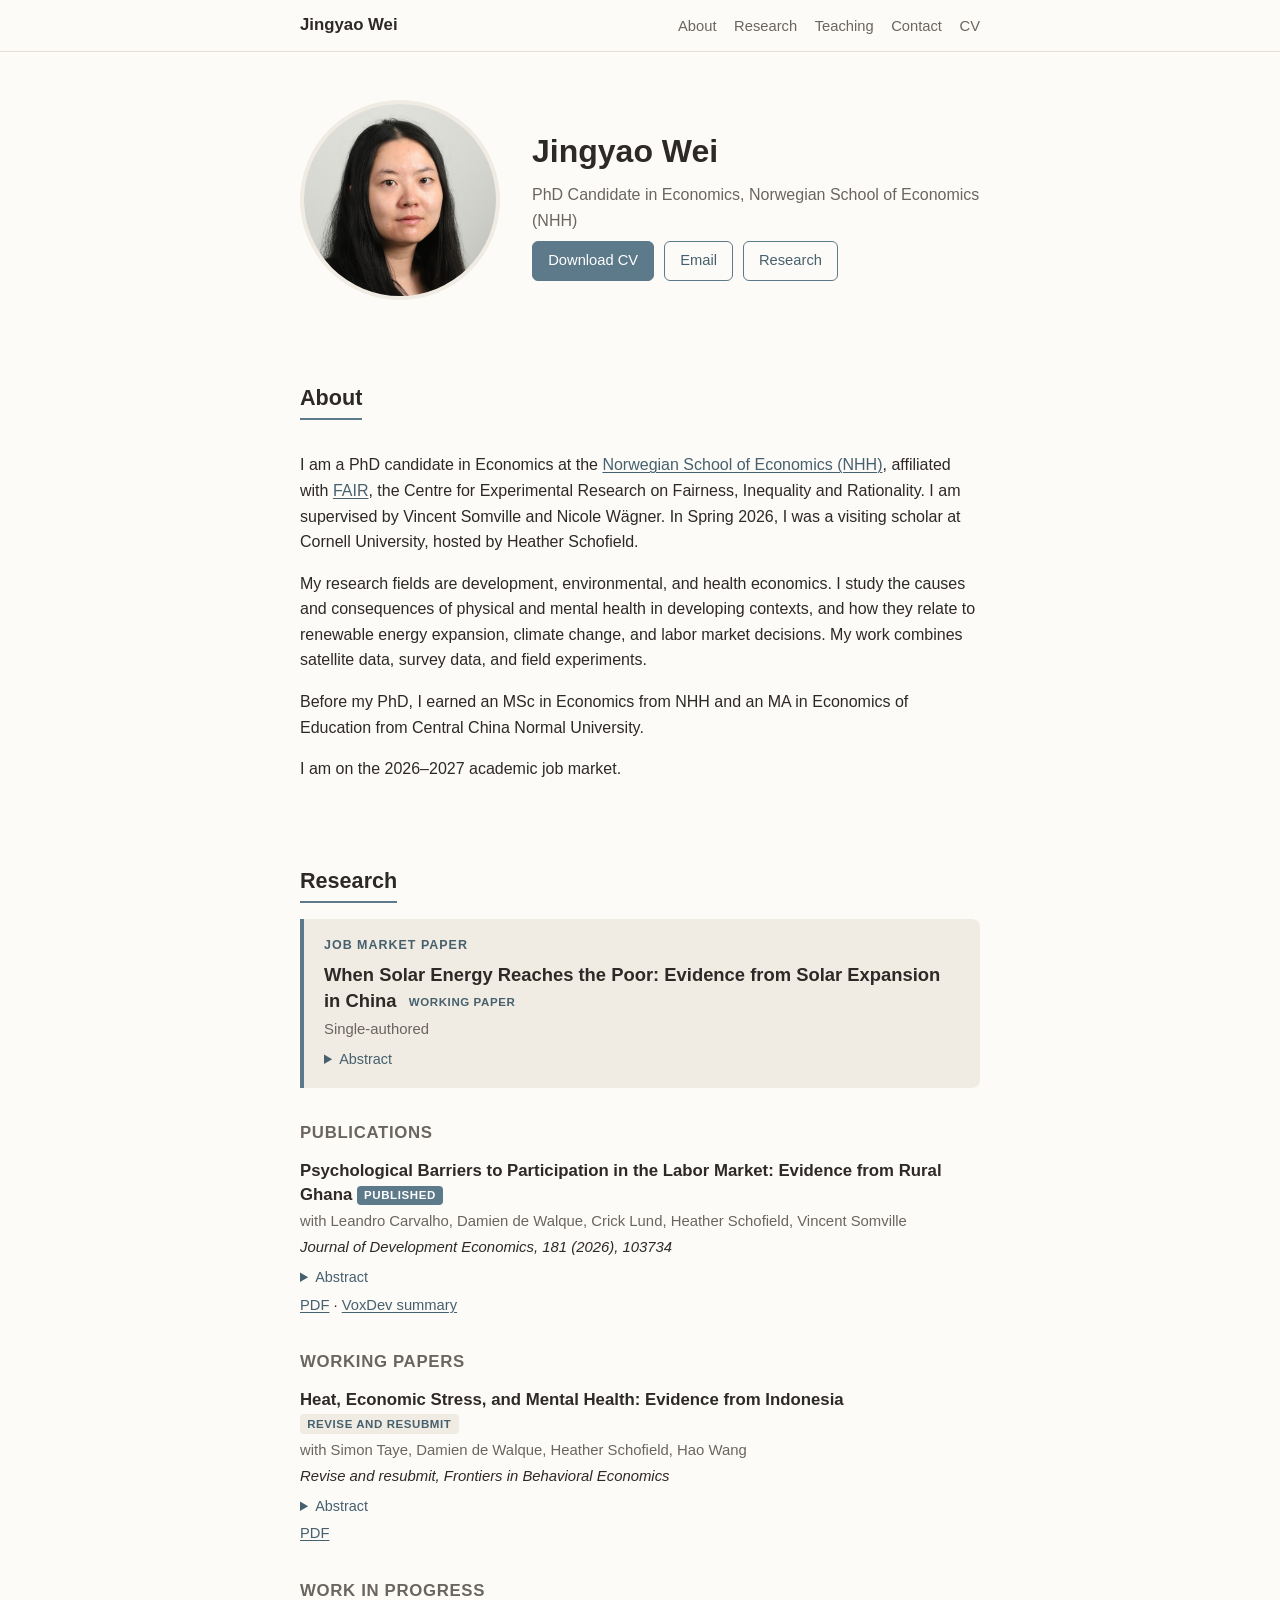
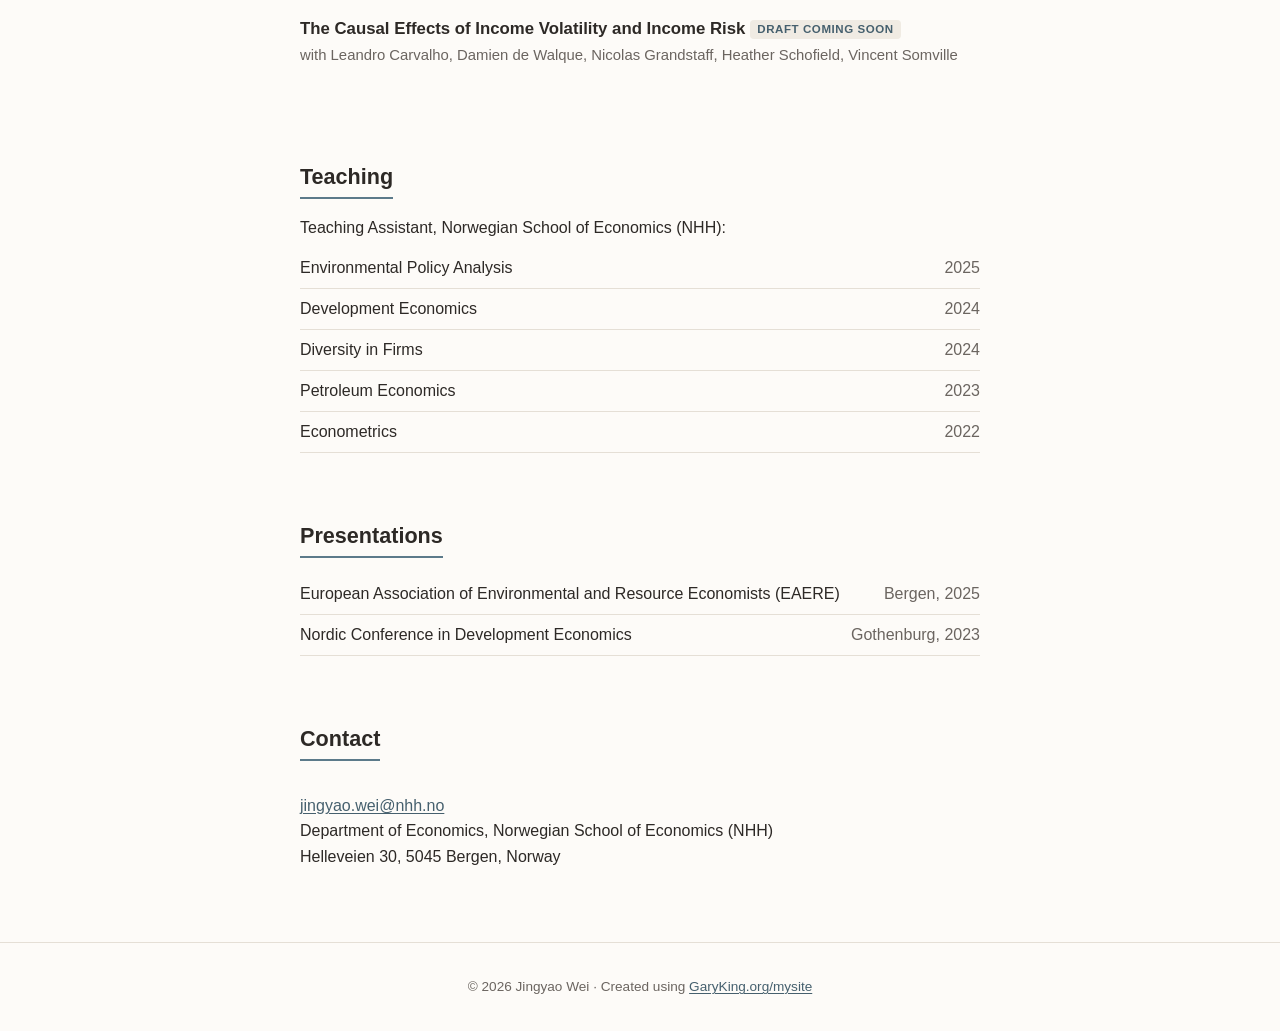
==== commit b43f6aaf: "Add files via upload" ====
--- a/index.html
+++ b/index.html
@@ -83,11 +83,11 @@
   
   <div class="jmp-card">
     <p class="jmp-label">Job Market Paper</p>
-    <h3 class="paper-title">Solar Poverty Alleviation and the Green-versus-Green Trade-off <span class="badge">working paper</span></h3>
+    <h3 class="paper-title">When Solar Energy Reaches the Poor: Evidence from Solar Expansion in China <span class="badge">working paper</span></h3>
     <p class="paper-authors">Single-authored</p>
     <details>
       <summary>Abstract</summary>
-      <p>Solar investment can affect local environments beyond the land occupied by panels. I focus on whether directing solar revenues to poor communities moderates those consequences. As motivation, I document that forest loss rises near solar installations in China, with larger increases in poorer areas. I study China&#39;s Solar Energy Poverty Alleviation Program, which assigned benefits from grid-connected solar projects to poor households and villages. Combining the program registry, satellite forest-loss data, and a national household panel, I find that forest loss near program host villages declines by 0.62 hectares per cell-year. Households shift from firewood to electricity for cooking, and electricity spending does not rise as it does in other poverty counties. The probability of respiratory illness among children declines by 10.8 percentage points, while other common illnesses show no change, consistent with reduced exposure to indoor smoke from the household energy transition. These findings suggest that directing renewable energy investment to benefit local households can shape its local environmental and health consequences.</p>
+      <p>I study whether linking solar investment to poverty alleviation can reduce the local environmental costs of solar expansion in China. I use satellite data on 30,023 solar plants to study forest loss around nearby villages. Using a spatial difference-in-differences design, I estimate that annual forest loss near these villages rises by 7.7 percent after the first nearby plant appears in satellite imagery, relative to changes in forest farther away. The estimated increase is larger in lower-income counties. I then study China&#39;s Solar Energy Poverty Alleviation Program (SEPAP), which financed solar stations and assigned their revenues to poor households and villages. Using the same spatial design, I estimate a 10.7 percent decline in forest loss near host villages after the program began in 2014. To examine possible mechanisms, I use household panel data and a difference-in-differences design based on SEPAP county designation in 2014 and 2016. The share of households reporting firewood as their main cooking fuel falls by about 7 percent, while the share reporting electricity rises by 46 percent. Children&#39;s reported respiratory illness also declines by about 17 percent, with no detectable changes in other reported diseases. This decline is larger among children who spent more time on household chores before designation. These patterns are consistent with reduced firewood reliance and lower exposure to indoor smoke. The findings suggest that solar development linked to poverty alleviation can benefit local forests and children&#39;s health.</p>
     </details>
     
   </div>
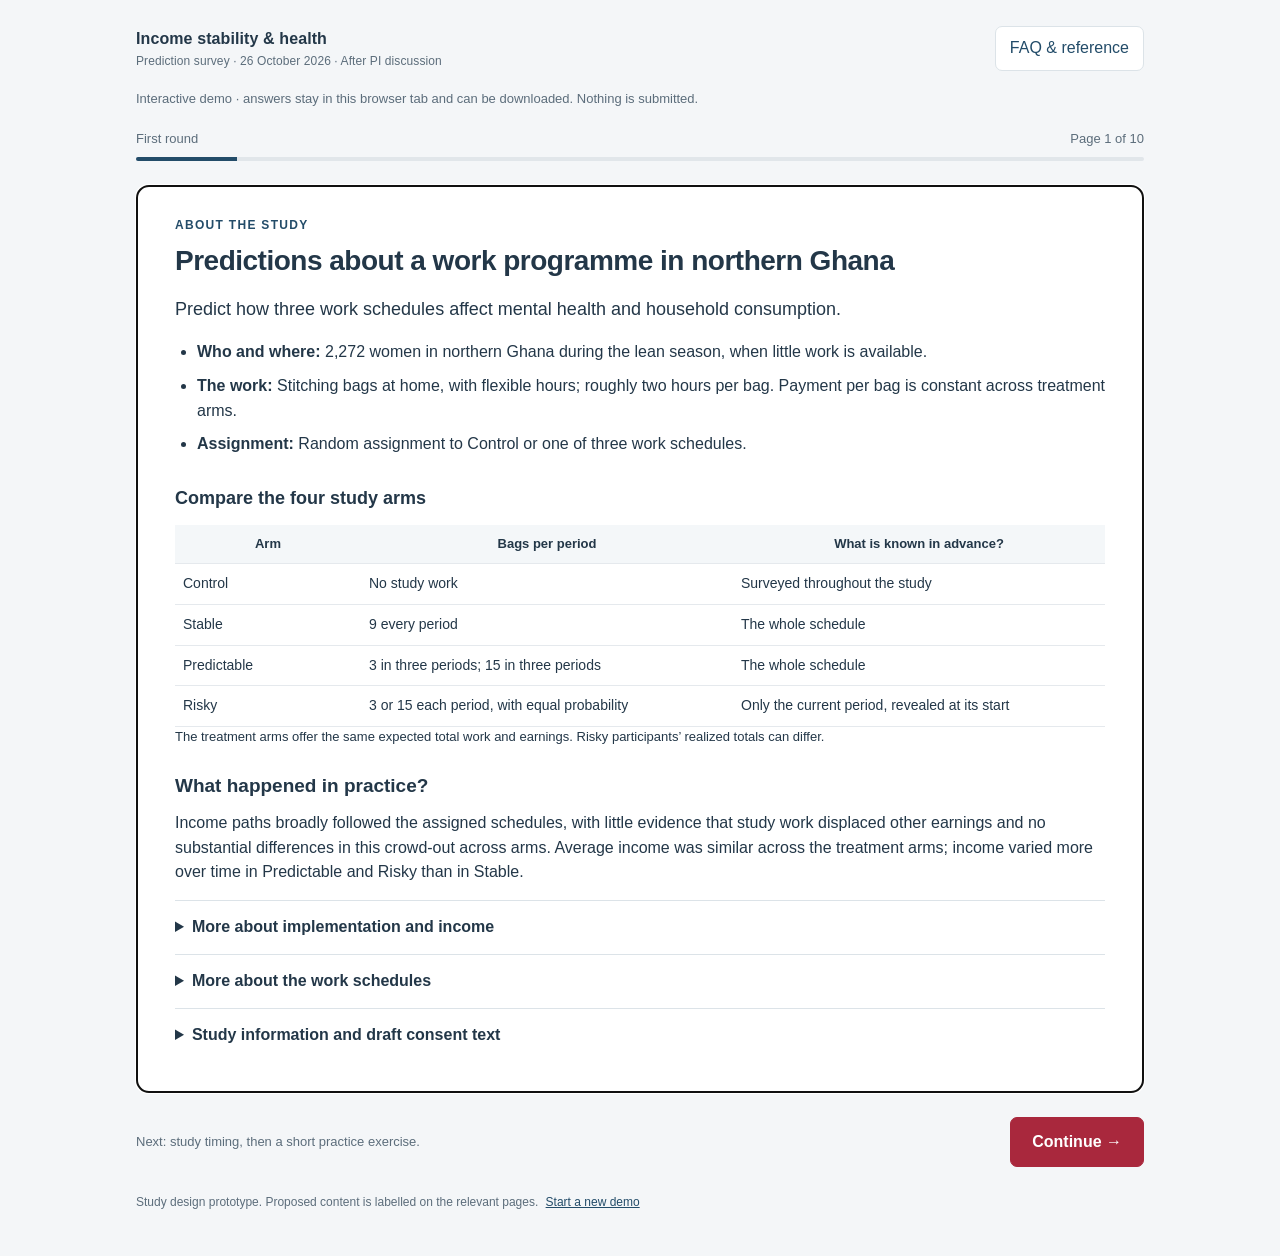
==== commit 7ac5a761: "Add files via upload" ====
--- a/index.html
+++ b/index.html
@@ -1,187 +1,678 @@
-<!DOCTYPE html>
-<html lang="en">
-<head>
-	<meta name="generator" content="Hugo 0.139.3">
-  <meta charset="utf-8">
-  <meta name="viewport" content="width=device-width, initial-scale=1">
-  <title>Jingyao Wei | PhD Candidate in Economics, Norwegian School of Economics (NHH)</title>
-  <meta name="description" content="Jingyao Wei is a PhD candidate in Economics at NHH working on development, environmental, and health economics.">
-  <meta name="keywords" content="Development Economics, Environmental Economics, Health Economics, Jingyao Wei, NHH">
-  <meta property="og:title" content="Jingyao Wei">
-  <meta property="og:description" content="Jingyao Wei is a PhD candidate in Economics at NHH working on development, environmental, and health economics.">
-  <meta property="og:type" content="website">
-  
-  <link rel="stylesheet" href="/css/main.min.css">
-  <link rel="icon" href="/favicon.svg" type="image/svg+xml">
-  
-  <script type="application/ld+json">
-  {
-    "@context": "https://schema.org",
-    "@type": "Person",
-    "name": "Jingyao Wei",
-    "email": "mailto:jingyao.wei@nhh.no",
-    "jobTitle": "PhD Candidate in Economics",
-    "affiliation": {
-      "@type": "Organization",
-      "name": "Norwegian School of Economics (NHH)"
-    }
-  }
-  </script>
-  
-</head>
-<body>
-  <a class="skip-link" href="#about">Skip to content</a>
-  <header class="site-header">
-    <nav class="nav" aria-label="Main navigation">
-      <a class="nav-name" href="#top">Jingyao Wei</a>
-      <input type="checkbox" id="nav-toggle" class="nav-toggle" aria-hidden="true">
-      <label for="nav-toggle" class="nav-toggle-label" aria-label="Toggle menu"><span></span></label>
-      <ul class="nav-links">
-        <li><a href="#about">About</a></li>
-        <li><a href="#research">Research</a></li>
-        <li><a href="#teaching">Teaching</a></li>
-        <li><a href="#contact">Contact</a></li>
-        <li><a href="/files/cv.pdf">CV</a></li>
-      </ul>
-    </nav>
-  </header>
-
-  <main id="main">
-    
-
-
-<section class="hero" id="top">
-  <div class="hero-photo">
-    <img src="/images/photo.jpg" alt="Portrait of Jingyao Wei" width="220" height="220" loading="eager">
-  </div>
-  <div class="hero-text">
-    <h1>Jingyao Wei</h1>
-    <p class="hero-title">PhD Candidate in Economics, Norwegian School of Economics (NHH)</p>
-    
-    <div class="hero-buttons">
-      <a class="btn btn-primary" href="/files/cv.pdf">Download CV</a>
-      <a class="btn" href="mailto:jingyao.wei@nhh.no">Email</a>
-      <a class="btn" href="#research">Research</a>
-    </div>
-  </div>
-</section>
-
-
-<section id="about" class="section">
-  <h2>About</h2>
-  <p>I am a PhD candidate in Economics at the <a href="https://www.nhh.no/en/">Norwegian School of Economics (NHH)</a>, affiliated with <a href="https://www.nhh.no/en/research-centres/fair/">FAIR</a>, the Centre for Experimental Research on Fairness, Inequality and Rationality. I am supervised by Vincent Somville and Nicole Wägner. In Spring 2026, I was a visiting scholar at Cornell University, hosted by Heather Schofield.</p>
-<p>My research fields are development, environmental, and health economics. I study the causes and consequences of physical and mental health in developing contexts, and how they relate to renewable energy expansion, climate change, and labor market decisions. My work combines satellite data, survey data, and field experiments.</p>
-<p>Before my PhD, I earned an MSc in Economics from NHH and an MA in Economics of Education from Central China Normal University.</p>
-<p>I am on the 2026–2027 academic job market.</p>
-
-</section>
-
-
-<section id="research" class="section">
-  <h2>Research</h2>
-
-  
-  <div class="jmp-card">
-    <p class="jmp-label">Job Market Paper</p>
-    <h3 class="paper-title">When Solar Energy Reaches the Poor: Evidence from Solar Expansion in China <span class="badge">working paper</span></h3>
-    <p class="paper-authors">Single-authored</p>
-    <details>
-      <summary>Abstract</summary>
-      <p>I study whether linking solar investment to poverty alleviation can reduce the local environmental costs of solar expansion in China. I use satellite data on 30,023 solar plants to study forest loss around nearby villages. Using a spatial difference-in-differences design, I estimate that annual forest loss near these villages rises by 7.7 percent after the first nearby plant appears in satellite imagery, relative to changes in forest farther away. The estimated increase is larger in lower-income counties. I then study China&#39;s Solar Energy Poverty Alleviation Program (SEPAP), which financed solar stations and assigned their revenues to poor households and villages. Using the same spatial design, I estimate a 10.7 percent decline in forest loss near host villages after the program began in 2014. To examine possible mechanisms, I use household panel data and a difference-in-differences design based on SEPAP county designation in 2014 and 2016. The share of households reporting firewood as their main cooking fuel falls by about 7 percent, while the share reporting electricity rises by 46 percent. Children&#39;s reported respiratory illness also declines by about 17 percent, with no detectable changes in other reported diseases. This decline is larger among children who spent more time on household chores before designation. These patterns are consistent with reduced firewood reliance and lower exposure to indoor smoke. The findings suggest that solar development linked to poverty alleviation can benefit local forests and children&#39;s health.</p>
-    </details>
-    
-  </div>
-  
-
-  
-  <h3 class="group-heading">Publications</h3>
-  
-  <div class="paper">
-    <h4 class="paper-title">Psychological Barriers to Participation in the Labor Market: Evidence from Rural Ghana <span class="badge badge-pub">published</span></h4>
-    <p class="paper-authors">with Leandro Carvalho, Damien de Walque, Crick Lund, Heather Schofield, Vincent Somville</p>
-    <p class="paper-venue">Journal of Development Economics, 181 (2026), 103734</p>
-    <details>
-      <summary>Abstract</summary>
-      <p>Mental health conditions are strongly associated with lower labor market participation, but the underlying channels remain unclear. We conduct a two-phase study of women in rural Ghana to examine job take-up and work outcomes. In the first phase, we ask whether women would accept cash-for-work jobs during the lean season. Women with depression or anxiety are much more likely to decline work outside the home, but equally likely to accept work-from-home positions. In the second phase, we randomly offer home-based jobs to women willing to work from home. Neither depression nor anxiety predicts work completion, earnings, or quit rates. These findings suggest that barriers to accepting work outside the home help explain the association between mental health and labor market participation, and highlight home-based employment as a potential response.</p>
-    </details>
-    <p class="paper-links"><a href="https://heatherschofield.net/wp-content/uploads/2026/02/carvalho-et-al-psych-barriers-to-participation-in-the-labor-market.pdf">PDF</a> &middot; <a href="https://voxdev.org/topic/labour-markets/how-mental-health-affects-womens-labour-force-participation-ghana">VoxDev summary</a></p>
-  </div>
-  
-  
-
-  
-  <h3 class="group-heading">Working Papers</h3>
-  
-  <div class="paper">
-    <h4 class="paper-title">Heat, Economic Stress, and Mental Health: Evidence from Indonesia <span class="badge">revise and resubmit</span></h4>
-    <p class="paper-authors">with Simon Taye, Damien de Walque, Heather Schofield, Hao Wang</p>
-    <p class="paper-venue">Revise and resubmit, Frontiers in Behavioral Economics</p>
-    <details>
-      <summary>Abstract</summary>
-      <p>Evidence on the relationship between heat and mental health varies across populations. We examine whether underlying economic stress explains this heterogeneity using panel data from Indonesia and three types of economic shocks: income losses driven by international palm oil price changes, sudden large increases in fuel costs, and job loss. In the general population, we find no association between temperature and depressive symptoms, measured using the CES-D scale, and can rule out even small harmful effects. Among those experiencing negative economic shocks, however, heat is associated with increases in depressive symptoms of 0.044–0.09 standard deviations per degree Celsius. As climate change increases both the frequency of extreme heat and the prevalence of economic shocks, our findings suggest that the psychological toll of a warming climate will be concentrated among the most economically vulnerable.</p>
-    </details>
-    <p class="paper-links"><a href="/papers/wei-taye-dewalque-schofield-wang-heat-mental-health.pdf">PDF</a></p>
-  </div>
-  
-  
-
-  
-  <h3 class="group-heading">Work in Progress</h3>
-  
-  <div class="paper">
-    <h4 class="paper-title">The Causal Effects of Income Volatility and Income Risk <span class="badge">draft coming soon</span></h4>
-    <p class="paper-authors">with Leandro Carvalho, Damien de Walque, Nicolas Grandstaff, Heather Schofield, Vincent Somville</p>
-  </div>
-  
-  
-</section>
-
-
-<section id="teaching" class="section">
-  <h2>Teaching</h2>
-  <p class="teaching-intro">Teaching Assistant, Norwegian School of Economics (NHH):</p>
-  <ul class="teaching-list">
-    
-    <li><span class="course">Environmental Policy Analysis</span> <span class="term">2025</span></li>
-    
-    <li><span class="course">Development Economics</span> <span class="term">2024</span></li>
-    
-    <li><span class="course">Diversity in Firms</span> <span class="term">2024</span></li>
-    
-    <li><span class="course">Petroleum Economics</span> <span class="term">2023</span></li>
-    
-    <li><span class="course">Econometrics</span> <span class="term">2022</span></li>
-    
-  </ul>
-</section>
-
-
-<section id="presentations" class="section">
-  <h2>Presentations</h2>
-  <ul class="teaching-list">
-    
-    <li><span class="course">European Association of Environmental and Resource Economists (EAERE)</span> <span class="term">Bergen, 2025</span></li>
-    
-    <li><span class="course">Nordic Conference in Development Economics</span> <span class="term">Gothenburg, 2023</span></li>
-    
-  </ul>
-</section>
-
-
-<section id="contact" class="section">
-  <h2>Contact</h2>
-  <p>
-    <a href="mailto:jingyao.wei@nhh.no">jingyao.wei@nhh.no</a><br>
-    Department of Economics, Norwegian School of Economics (NHH)<br>
-    Helleveien 30, 5045 Bergen, Norway
-  </p>
-</section>
-
-
-  </main>
-
-  <footer class="site-footer">
-    <p>&copy; 2026 Jingyao Wei &middot; Created using <a href="https://garyking.org/mysite">GaryKing.org/mysite</a></p>
-  </footer>
-</body>
-</html>
+<!doctype html>
+<html lang="en">
+<head>
+<meta charset="utf-8">
+<meta name="viewport" content="width=device-width, initial-scale=1">
+<title>Income stability and health · Revised prediction demo</title>
+<style>
+:root{--ink:#233748;--muted:#5c6d7b;--line:#dce3e8;--paper:#fff;--bg:#f4f6f8;--red:#a9283d;--navy:#234c69;--gold:#edc53e;--green:#438761}
+*{box-sizing:border-box}body{margin:0;background:var(--bg);color:var(--ink);font:16px/1.55 Arial,sans-serif}button,input,select{font:inherit}button,a,input{touch-action:manipulation}button{cursor:pointer}button:disabled{cursor:default;opacity:.5}button:focus-visible,a:focus-visible,input:focus-visible,summary:focus-visible{outline:3px solid #2c73b3;outline-offset:3px}a{color:var(--navy)}.shell{max-width:1040px;margin:0 auto;padding:26px 26px 40px}.topbar{display:flex;justify-content:space-between;gap:16px;align-items:center;margin-bottom:18px}.brand{font-weight:700;letter-spacing:.1px}.version{font-size:12px;display:block;color:var(--muted);font-weight:400}.top-actions{display:flex;gap:8px;align-items:center}.quiet{background:white;border:1px solid var(--line);padding:9px 14px;border-radius:7px;color:var(--navy);min-height:42px}.demo-strip{font-size:13px;color:var(--muted);margin:0 0 20px}.progress-head{display:flex;justify-content:space-between;gap:12px;font-size:13px;color:var(--muted);margin-bottom:8px}.progress{height:4px;background:#e1e6ea;border-radius:4px;margin-bottom:24px;overflow:hidden}.progress>span{height:100%;display:block;background:var(--navy);transition:width .2s}.card{background:white;border:1px solid var(--line);border-radius:12px;padding:30px 38px;min-height:420px}.kicker{color:var(--navy);font-size:12px;font-weight:700;letter-spacing:1.3px;text-transform:uppercase;margin-bottom:9px}h1{font-size:28px;line-height:1.2;letter-spacing:-.5px;margin:0 0 18px}h2{font-size:19px;line-height:1.35;margin:26px 0 12px}h3{font-size:17px;margin:16px 0 6px}p{margin:0 0 15px}.lead{font-size:18px;line-height:1.6}.muted{color:var(--muted)}.small{font-size:13px}.prose{max-width:780px}.meta{font-size:13px;color:var(--muted);margin-top:18px}.draft-note{background:#fff5df;border:1px solid #ead7a6;border-radius:7px;padding:11px 14px;font-size:14px;margin:15px 0}.draft-tag{font-size:11px;letter-spacing:.4px;background:#fff2d3;color:#725416;padding:4px 8px;border-radius:4px;display:inline-block;margin-bottom:9px}.arms{display:grid;grid-template-columns:1fr 1fr;gap:12px;margin:24px 0}.arm{padding:16px 18px;background:#f7f9fa;border-radius:7px;border-left:3px solid var(--line)}.arm h2{margin:0 0 7px;font-size:16px}.arm p{font-size:14px;margin:0}.arm.s{border-left-color:#c3a226}.arm.p{border-left-color:#b62640}.arm.r{border-left-color:#3e805e}.next-row{display:flex;justify-content:space-between;align-items:center;gap:18px;margin-top:24px}.next-row p{font-size:13px;color:var(--muted);margin:0;max-width:570px}.primary{border:1px solid var(--red);background:var(--red);color:white;padding:12px 21px;border-radius:7px;min-height:47px;white-space:nowrap;font-weight:600}.secondary{background:white;border:1px solid var(--navy);color:var(--navy);padding:11px 18px;border-radius:7px;min-height:45px}.unit-label{font-size:13px;color:var(--muted);margin:18px 0 3px}.plot{width:100%;min-width:0}.plot svg{display:block;width:100%;height:auto;overflow:visible}.handle{cursor:ns-resize;touch-action:none;outline:none}.handle:focus .hit{fill:#dcecff;fill-opacity:.55;stroke:#326fa8;stroke-width:2}.legend{display:flex;justify-content:center;flex-wrap:wrap;gap:8px 20px;font-size:13px;margin:3px 0 16px}.legend span{display:inline-flex;align-items:center;gap:6px}.legend svg{width:22px;height:22px;flex:none}.plot-help{font-size:13px;color:var(--muted);margin:12px 0}.answer-status{font-size:14px;font-weight:600;margin:12px 0}.error{color:#a51d34}.grid-wrap{overflow-x:auto}table{width:100%;border-collapse:collapse;font-size:14px}th,td{padding:9px 8px;border-bottom:1px solid #e5e9ed;text-align:center}thead th{background:#f4f7f9;font-size:13px;font-weight:600}th[scope=row]{text-align:left;font-weight:500;white-space:nowrap}.estimate{width:100%;max-width:155px;min-width:62px;min-height:43px;border:1px solid #a8b5c0;border-radius:6px;padding:8px;text-align:center;color:var(--ink);font-size:16px}.estimate[aria-invalid=true]{border:2px solid #a51d34}.axis-note{font-size:13px;text-align:center;color:var(--muted);margin-top:3px}.model-note{font-size:13px;color:var(--muted);margin-top:18px}.choice-list{display:grid;gap:14px;margin:25px 0}.choice{display:flex;gap:13px;align-items:flex-start;padding:17px;border:1px solid var(--line);border-radius:7px;cursor:pointer}.choice input{width:20px;height:20px;flex:none;margin-top:3px;accent-color:var(--red)}.choice strong{display:block}.choice span{font-size:14px;color:var(--muted)}.choices-foot{font-size:13px;color:var(--muted)}.download-row{display:flex;flex-wrap:wrap;gap:12px;margin:22px 0}details{border-top:1px solid var(--line);padding:14px 0}summary{cursor:pointer;font-weight:600}details>p{padding-top:12px}.summary-table{min-width:620px}.summary-table td:nth-child(2){text-align:left}.summary-table .changed{background:#fff5dc}.summary-card{margin:24px 0}.summary-card h2{margin:0 0 8px}.faq-body h2{font-size:17px;margin-top:24px}.faq-body p{font-size:15px}.window-explain{display:grid;grid-template-columns:repeat(3,1fr);gap:12px;margin:24px 0}.window-explain div{background:#f6f8fa;padding:18px;text-align:center;border-radius:7px}.window-explain strong{display:block;font-size:25px;color:var(--navy)}.window-explain span{font-size:13px;color:var(--muted)}.income-note{font-size:14px;color:#735318}.footer{font-size:12px;color:var(--muted);margin-top:22px}.footer button{font-size:12px;border:0;background:transparent;color:var(--navy);text-decoration:underline;padding:4px}.overview-list{padding-left:20px}.overview-list li{margin:8px 0}dialog{border:1px solid var(--line);border-radius:12px;padding:0;max-width:840px;width:calc(100% - 30px);max-height:87vh;color:var(--ink)}dialog::backdrop{background:rgba(19,35,49,.42)}.dialog-head{display:flex;align-items:center;justify-content:space-between;gap:18px;border-bottom:1px solid var(--line);padding:16px 24px;position:sticky;top:0;background:white;z-index:1}.dialog-head h2{margin:0}.dialog-body{padding:8px 24px 24px}.readonly-value{font-weight:600}noscript{display:block;padding:24px;background:#fff2d3}.sr-only{position:absolute;width:1px;height:1px;padding:0;overflow:hidden;clip:rect(0,0,0,0);white-space:nowrap}
+@media(max-width:650px){.shell{padding:18px 12px 30px}.topbar{align-items:flex-start}.brand{font-size:15px;max-width:180px}.quiet{padding:8px 10px;font-size:13px}.top-actions{gap:5px}.card{padding:22px 15px;border-radius:9px}h1{font-size:24px}.lead{font-size:16px}.arms{grid-template-columns:1fr}.next-row{align-items:stretch;flex-direction:column}.primary{width:100%}.window-explain{gap:7px}.window-explain div{padding:14px 5px}th,td{padding:7px 4px}.estimate{min-width:55px;padding:6px 2px}.legend{gap:6px 12px;justify-content:flex-start}.demo-strip{font-size:12px}.dialog-head{padding:14px 16px}.dialog-body{padding:8px 16px 20px}.unit-label{font-size:12px}.download-row button{flex:1}.progress-head{font-size:12px}.plot-help{font-size:12px}}
+
+/* Keep the graph windows and table columns aligned, including on phones. */
+.prediction-interface{--comparison-width:88px}
+.plot-title{text-align:center;padding-left:var(--comparison-width);font-size:21px;margin:22px 0 0;letter-spacing:0}
+.prediction-question{font-size:18px;line-height:1.5;margin-bottom:12px}
+.estimate-table{table-layout:fixed;margin:0 0 16px}
+.estimate-table .comparison-column{width:var(--comparison-width,24%)}
+.estimate-table th[scope=row]{white-space:normal;font-size:13px;padding-left:0}
+.estimate-table thead th{background:transparent;font-size:14px}
+.estimate-table thead tr:first-child th{border-bottom:0;padding-bottom:0}
+.estimate-table thead tr:last-child th{padding-top:2px}
+.row-comparison{display:flex;align-items:center;gap:6px;line-height:1.3}
+.row-comparison svg{width:20px;height:20px;flex:none}
+.answer-status:empty{display:none}
+.keyboard-help{font-size:12px}
+.practice-tasks{font-size:14px;padding-left:24px;margin:15px 0}
+.practice-tasks li{margin:8px 0;padding-left:3px}
+.practice-tasks .done{color:#28633e}
+@media(max-width:650px){.prediction-question{font-size:16px}.plot-title{font-size:19px}.estimate-table th[scope=row]{font-size:11px}.row-comparison{gap:3px}.row-comparison svg{width:16px;height:16px}.estimate-table .estimate{min-width:0}.legend{font-size:12px;justify-content:center}.legend svg{width:18px;height:18px}.estimate-table th,.estimate-table td{padding-left:3px;padding-right:3px}}
+
+/* Earlier-page browsing never changes the active answer page. */
+.nav-controls{display:flex;gap:10px;align-items:center;justify-content:flex-end;flex-wrap:wrap;flex:none}
+.next-row{flex-wrap:wrap}.next-row>p{flex:1;min-width:230px}
+.locked-note{background:#edf4f8;border-left:3px solid var(--navy);padding:12px 15px;font-size:14px;margin-bottom:18px}
+@media(max-width:650px){.nav-controls{width:100%}.nav-controls button{flex:1 1 auto}.nav-controls .primary{width:auto}.nav-controls #returnButton{flex-basis:100%;order:3}.next-row>p{min-width:0}}
+
+.study-facts{padding-left:22px}.study-facts li{margin:9px 0}
+.design-table{table-layout:fixed}.design-table caption{text-align:left;font-size:18px;font-weight:700;padding:12px 0}.design-table th:first-child{width:20%}.design-table td{text-align:left;vertical-align:top}
+.benchmark{background:#edf4f8;border-left:3px solid var(--navy);padding:12px 16px;margin:18px 0;font-size:14px}.benchmark p{margin:6px 0}
+.mechanism-matrix th:first-child{width:32%;text-align:left}.mechanism-matrix th{font-size:12px;white-space:normal}.mechanism-matrix td{text-align:center}.mechanism-matrix input{width:19px;height:19px;accent-color:var(--navy)}.mechanism-matrix label{display:block;padding:10px 0;cursor:pointer}.mobile-rating{display:none}
+fieldset{border:1px solid var(--line);border-radius:7px;margin:18px 0;padding:15px}.reason-choice{display:block;padding:8px 0}.usd-reference{display:block;font-size:11px;color:var(--muted)}
+.field-label{display:block;font-weight:600;margin:18px 0 8px}.text-field,textarea,select{box-sizing:border-box;max-width:100%;width:100%;font:inherit;color:var(--ink);border:1px solid #b7c5d0;border-radius:6px;padding:11px}textarea{resize:vertical}.written-answer{white-space:pre-wrap}
+@media(max-width:650px){.design-table{font-size:12px}.design-table th:first-child{width:23%}.mechanism-matrix,.mechanism-matrix tbody,.mechanism-matrix tr{display:block;width:100%}.mechanism-matrix thead{display:none}.mechanism-matrix tr{padding:14px 0;border-bottom:1px solid var(--line)}.mechanism-matrix th:first-child{display:block;width:100%;font-size:14px;border:0}.mechanism-matrix td{display:inline-block;width:33.33%;padding:0;border:0}.mechanism-matrix label{display:flex;align-items:center;gap:5px;font-size:12px}.mobile-rating{display:inline}}
+/* Responsive layout: shared answers, wider touch targets, and readable phone tables. */
+html{-webkit-text-size-adjust:100%;text-size-adjust:100%}
+.shell{padding-left:max(16px,env(safe-area-inset-left));padding-right:max(16px,env(safe-area-inset-right))}
+.topbar,.top-actions{flex-wrap:wrap}.brand,.prose,.choice>div{min-width:0}
+.top-actions{margin-left:auto}.quiet,.secondary,.primary{min-height:44px;white-space:normal}
+.card,.dialog-body{overflow-wrap:anywhere}.nav-controls{max-width:100%}
+select:focus-visible,textarea:focus-visible{outline:3px solid #2c73b3;outline-offset:3px}
+.graph-picker,.plot-unit,.phone-entry-help,.sign-toggle{display:none}
+.is-compact .graph-picker{display:block;margin:16px 0 8px}
+.graph-picker label{display:block;font-size:14px;font-weight:600;margin-bottom:5px}
+.graph-picker select{min-height:46px;font-size:16px;background:white}
+.graph-picker p{font-size:13px;color:var(--muted);margin:6px 0}
+.is-compact .plot-title{padding-left:0}.is-compact .plot-unit{display:block;text-align:center;font-size:14px;color:var(--muted);margin:8px 0 0}
+.is-compact .phone-entry-help{display:block;font-size:13px;color:var(--muted);margin:10px 0}
+.is-compact .sign-toggle{display:block;width:100%;max-width:155px;min-height:44px;margin:5px auto 0;border:1px solid var(--line);border-radius:6px;background:#f4f7f9;color:var(--navy);font-size:18px}
+.is-compact .estimate{min-height:46px}.is-compact .estimate-table tr.graph-selected{background:#f2f7fb}
+.is-compact .estimate-table td{vertical-align:top}.is-compact .estimate-table .usd-reference{overflow-wrap:anywhere}
+.reason-choice{display:flex;gap:10px;align-items:flex-start;min-height:44px}.reason-choice input{width:20px;height:20px;flex:none;margin-top:3px}
+dialog{max-height:87dvh}.dialog-head{flex-wrap:wrap}.dialog-head .quiet{flex-shrink:0}.dialog-body{overscroll-behavior:contain}
+@media(max-width:650px){
+  .shell{padding-top:16px;padding-bottom:max(28px,env(safe-area-inset-bottom))}.topbar{gap:12px}.brand{max-width:none;flex:1 1 190px}
+  .top-actions{flex:1 1 100%;margin:0}.top-actions button{flex:1}.card{padding:22px 14px;min-height:0}
+  .next-row{gap:14px}.nav-controls{display:grid;grid-template-columns:1fr;width:100%}.nav-controls button{width:100%}
+  .nav-controls #nextButton{order:1}.nav-controls #backButton{order:2}.nav-controls #returnButton{order:3}
+  .estimate-table th[scope=row]{font-size:12px}.estimate-table .row-comparison{flex-wrap:wrap}
+  .mechanism-matrix tr{display:flex;flex-wrap:wrap;gap:5px 0}.mechanism-matrix th:first-child{flex:0 0 100%;font-size:16px}
+  .mechanism-matrix td{width:50%;padding-right:8px}.mechanism-matrix label{min-height:46px;padding:9px 6px;font-size:14px;gap:8px}
+  .mechanism-matrix input{flex:none;width:22px;height:22px}.choice{padding:14px}.choice span{font-size:15px}
+  .design-table,.design-table tbody,.design-table tr,.design-table th,.design-table td{display:block;width:100%}
+  .design-table{font-size:15px}.design-table caption{display:block;width:100%}.design-table thead{display:none}.design-table tr{padding:14px 0;border-bottom:1px solid var(--line)}
+  .design-table th:first-child{width:100%;font-size:16px;font-weight:700;padding:0 0 6px;border:0}
+  .design-table td{padding:5px 0;border:0}.design-table td::before{display:block;font-size:12px;font-weight:700;color:var(--muted)}
+  .design-table td:nth-child(2)::before{content:'Bags per period'}.design-table td:nth-child(3)::before{content:'What is known in advance?'}
+  .summary-table{min-width:0}.summary-table thead{display:none}.summary-table,.summary-table tbody{display:block}
+  .summary-table tr{display:grid;grid-template-columns:repeat(3,minmax(0,1fr));gap:4px;padding:12px 0;border-bottom:1px solid var(--line)}
+  .summary-table td{display:block;min-width:0;border:0;padding:4px;overflow-wrap:anywhere;text-align:left}
+  .summary-table td:nth-child(2){grid-column:2 / -1}.summary-table td::before{display:block;content:attr(data-label);font-size:12px;color:var(--muted)}
+  .download-row{display:grid;grid-template-columns:1fr}.download-row button{width:100%}
+  .footer button{min-height:44px;font-size:13px}.window-explain{grid-template-columns:1fr}.window-explain div{padding:12px}
+  .keyboard-help{display:none}
+}
+@media(prefers-reduced-motion:reduce){.progress>span{transition:none}}
+</style>
+</head>
+<body>
+<noscript>This interactive demo needs JavaScript enabled in your browser.</noscript>
+<div class="shell">
+  <header class="topbar"><div class="brand">Income stability &amp; health<span class="version">Prediction survey · 26 October 2026 · After PI discussion</span></div><div class="top-actions"><button class="quiet" id="reviewButton" hidden>First answers</button><button class="quiet" id="faqButton">FAQ &amp; reference</button></div></header>
+  <p class="demo-strip">Interactive demo · answers stay in this browser tab and can be downloaded. Nothing is submitted.</p>
+  <div class="progress-head"><span id="phaseLabel"></span><span id="stepLabel"></span></div><div class="progress"><span id="progressFill"></span></div>
+  <main id="screen" class="card" tabindex="-1"></main>
+  <div id="navigation" class="next-row"></div>
+  <footer class="footer">Study design prototype. Proposed content is labelled on the relevant pages. <button id="resetButton">Start a new demo</button><span id="storageNotice"></span></footer>
+</div>
+<dialog id="referenceDialog" aria-labelledby="dialogTitle"><div class="dialog-head"><h2 id="dialogTitle"></h2><button class="quiet" id="closeDialog" aria-label="Close reference">Close</button></div><div id="dialogBody" class="dialog-body"></div></dialog>
+<script>
+"use strict";
+
+// REVIEW SETTINGS: archived alternatives remain disabled in PANELS below.
+// This standalone demo does not submit data to Qualtrics or any other service.
+const SETTINGS = {
+  version: "2026-10-26-v9",
+  min: -0.5, max: 0.5, tick: 0.25, step: 0.01,
+  windows: ["1–2", "1–4", "1–6"],
+  // Remaining study inputs: meeting examples are not approved numerical benchmarks.
+  additionalInformation: "",
+  // All money values must use the same household denominator and two-week period.
+  benchmark: {householdConsumption: null, studyIncome: null, source: "", usdPerGhc: null, exchangeRateDate: "", exchangeRateSource: ""},
+  consumptionPeriod: "two-week period",
+  mentalHealthDefinition: "The mental-health index combines depression symptoms (PHQ-2) and anxiety symptoms (GAD-2). Scores are oriented so that higher means better mental health and standardized using the Control group before the programme. Enter differences in standard deviations (SD): positive means better mental health, negative means worse, and zero means no difference.",
+  mentalHealthPending: "Definition follows the primary PHQ-2/GAD-2 index in the current analysis code. Confirm that this is the final survey outcome before fielding. The meeting agreed a response range of −0.50 to +0.50 SD."
+};
+const COLORS = {
+  stable: {short:"S–C",label:"Stable − Control",fill:"#f0cc3e",stroke:"#897015",shape:"circle"},
+  unstable: {short:"U–C",label:"Unstable − Control",fill:"#6186b3",stroke:"#36587b",shape:"diamond"},
+  predictable: {short:"P–C",label:"Predictable − Control",fill:"#bc2d43",stroke:"#882034",shape:"square"},
+  risky: {short:"R–C",label:"Risky − Control",fill:"#438761",stroke:"#255638",shape:"triangle"},
+  matched: {short:"P–R",label:"Matched calendars: Predictable − Risky",fill:"#7756a4",stroke:"#523377",shape:"diamond"},
+  early: {short:"Early: P–R",label:"Early-income calendars: P − R",fill:"#ce833b",stroke:"#90551f",shape:"circle"},
+  late: {short:"Late: P–R",label:"Late-income calendars: P − R",fill:"#6578b4",stroke:"#3b4f88",shape:"square"}
+};
+const PANELS = [
+  {id:"MH_slider_1",enabled:false,section:"Mental health",title:"Stable and unstable income",unit:"Standard deviation changes relative to Control",unitCode:"sd",series:[COLORS.stable,COLORS.unstable],
+   description:"How much higher or lower will the mental-health index be in the Stable arm and the pooled Unstable group compared with Control?",
+   explanation:"Enter one coefficient for each pooled reference window. A value of 0.20 means the mental-health index is 0.20 standard deviations higher than in Control. The direction of better mental health depends on the index's scoring; that direction is not specified in this draft."},
+  {id:"MH_slider_2",enabled:true,section:"Mental health",title:"Mental health",unit:"Standard deviation changes relative to Control",unitCode:"sd",series:[COLORS.stable,COLORS.predictable,COLORS.risky],
+   description:"How much better or worse will mental health be in each treatment arm compared with Control?",
+   explanation:"Enter three separate treatment–control differences in standard deviations. Positive values mean better mental health in the treatment arm; negative values mean worse mental health. These differences do not have to add up to anything."},
+  {id:"MH_slider_3",context:"A work schedule is the number of bags assigned in each of the six periods. Here, matching means the same number in Period 1, the same number in Period 2, and so on through Period 6. Predictable participants know their whole schedule from the start. Risky participants discover each period’s assignment at its start. Compare assigned work, not necessarily completed work.",enabled:false,section:"Mental health",title:"Compare matched work calendars",unit:"Standard deviation difference: Predictable minus Risky",unitCode:"sd",series:[COLORS.matched],draft:true,
+   description:"How much better or worse will mental health be in the Predictable arm compared with the Risky arm when participants were assigned the same number of bags in every period?",
+   explanation:"Compare the Predictable and Risky groups within the same six-period sequence of assigned bags. Enter Predictable minus Risky in standard deviations: positive means better mental health in Predictable, and negative means worse. The matching and estimation rules remain for the PI meeting.",
+   draftNote:"Working interpretation of MH_slider_3. The document requests matched calendars but does not define the exact coefficient. This draft uses Predictable − Risky within matched realized calendars."},
+  {id:"MH_slider_4",context:"Use the same matching rule as the previous page: the assigned number of bags must match in every period. For this proposal, each schedule has three periods with 15 bags and three with 3 bags. Earlier means at least two 15-bag periods fall in Periods 1–3; later means at least two fall in Periods 4–6. These definitions are provisional for PI discussion.",enabled:false,section:"Mental health",title:"Income timing and anticipation",unit:"Standard deviation difference: Predictable minus Risky",unitCode:"sd",series:[COLORS.early,COLORS.late],draft:true,
+   description:"How much better or worse will mental health be in the Predictable arm compared with the Risky arm when their assigned work schedules match, separately for schedules with more work earlier and later?",
+   explanation:"Within each timing group, compare Predictable and Risky participants assigned the same number of bags in every period. Enter Predictable minus Risky in standard deviations: positive means better mental health in Predictable, and negative means worse. This proposed split does not by itself isolate optimism or dread. The timing definition and estimator remain for the PI meeting.",
+   draftNote:"Working interpretation of MH_slider_4, for discussion. Early- versus late-income calendars are an editable way to explore anticipation. The document does not yet specify the optimism/dread measure."},
+  {id:"CON_slider_1_log",proposalVersion:1,proposalLabel:"Log points",preferredBy:"HS",documentLabel:"CON_slider_1",enabled:false,section:"Consumption",title:"Household consumption",unit:"Log-point changes relative to Control",unitCode:"log_points",series:[COLORS.stable,COLORS.predictable,COLORS.risky],alternative:true,
+   description:"How much higher or lower will total household consumption be in each treatment arm compared with Control, measured in log points?",
+   explanation:"Enter log points: 0.10 log points corresponds to approximately 10.5% higher consumption. −0.10 corresponds to approximately 9.5% lower consumption. Zero means no difference. This is a linear axis measured in log points, not a logarithmic axis."},
+  {id:"CON_slider_1_sd",proposalVersion:2,proposalLabel:"Standard deviations",documentLabel:"CON_slider_1",enabled:false,section:"Consumption",title:"Household consumption",unit:"Standard deviation changes relative to Control",unitCode:"sd",series:[COLORS.stable,COLORS.predictable,COLORS.risky],alternative:true,
+   description:"How much higher or lower will total household consumption be in each treatment arm compared with Control, measured in standard deviations?",
+   explanation:"Enter standard deviation units: 0.20 means consumption is 0.20 standard deviations higher than in Control. −0.20 means it is 0.20 standard deviations lower. The reference sample and standardization of consumption need to be specified before fielding this version."},
+  {id:"CON_slider_1_proportion",proposalVersion:3,proposalLabel:"Proportional changes",documentLabel:"CON_slider_1",enabled:false,section:"Consumption",title:"Household consumption",unit:"Proportional changes relative to Control",unitCode:"proportion",series:[COLORS.stable,COLORS.predictable,COLORS.risky],alternative:true,
+   description:"How much higher or lower will total household consumption be in each treatment arm compared with Control, expressed as a proportional change?",
+   explanation:"Enter a proportion, not a whole-number percentage: 0.10 means 10% higher consumption, −0.10 means 10% lower, and 0 means no difference. The scale −1 to +1 corresponds to −100% to +100%."}
+  ,{id:"CON_levels",enabled:true,section:"Consumption",title:"Household consumption",unit:"GHC per household per two-week period",unitCode:"ghc_per_household_two_weeks",money:true,min:-100,max:100,tick:50,step:1,
+   series:[COLORS.stable,COLORS.predictable,COLORS.risky],
+   description:"How much higher or lower will average household consumption be in each treatment arm compared with Control, in Ghana cedis (GHC) per two-week period?",
+   explanation:"Enter the difference in the amount consumed, in GHC per household per two-week period. Positive means higher consumption in the treatment arm; negative means lower. Each cumulative window pools observations from those periods; do not enter the sum of spending over the whole window. The household denominator and consumption recall period remain subject to final study-team confirmation."},
+  {id:"CON_high_low",enabled:true,section:"Consumption",title:"High versus low work periods",unit:"GHC per household per two-week period",unitCode:"ghc_per_household_two_weeks",money:true,min:-100,max:100,tick:50,step:1,windows:["1–6"],windowHeading:"Study periods",draft:true,
+   series:[{...COLORS.predictable,short:"Predictable: high − low",label:"Predictable: high − low"},{...COLORS.risky,short:"Risky: high − low",label:"Risky: high − low"}],
+   context:"Compare periods with 15 assigned bags (high work) with periods with 3 assigned bags (low work), separately within Predictable and Risky. Predictable participants know the full schedule in advance; Risky participants learn each assignment at the start of that period.",
+   description:"Within each arm, how much higher or lower is average household consumption in high-work periods than in low-work periods?",
+   explanation:"Enter high-work minus low-work consumption in GHC per household per two-week period, separately for Predictable and Risky. Zero means equal average consumption in high- and low-work periods. A negative answer means consumption is lower in high-work periods. This comparison is within each arm, not relative to Control, and uses observations across all six periods.",
+   draftNote:"Meeting proposal implemented for review: one high-minus-low estimate per arm across all six periods. Confirm the estimation sample, adjustment for period effects, and whether to use total consumption or food spending before fielding."}
+];
+
+const MECHANISMS = [
+  {id:"consumption_level",label:"How much households can consume"},
+  {id:"consumption_variation",label:"How much consumption varies across time"},
+  {id:"planning_effort",label:"The mental effort of planning spending and managing changing income"},
+  {id:"expectations",label:"Expectations or worries about future income"}
+];
+const RATINGS = ["Not at all", "Slightly", "Moderately", "Very", "Extremely", "Unsure"];
+
+const enabledPanels = PANELS.filter(panel=>panel.enabled);
+const infoScreens = ["welcome","instructions","tutorial"];
+const PRACTICE_PANEL = {
+  id:"tutorial",title:"Practice score",unit:"Practice difference (fictional units)",
+  series:[{...COLORS.stable,short:"Example A",label:"Example A"},{...COLORS.predictable,short:"Example B",label:"Example B"},{...COLORS.risky,short:"Example C",label:"Example C"}]
+};
+const screen = document.getElementById("screen");
+const navigation = document.getElementById("navigation");
+const dialog = document.getElementById("referenceDialog");
+const STORAGE_KEY = "sspp-slider-demo-" + SETTINGS.version + "-" + enabledPanels.map(panel=>panel.id).join("-");
+let resizeObserver = null;
+
+function newState() {
+  return {version:SETTINGS.version,startedAt:new Date().toISOString(),phase:"first",index:0,browseIndex:null,first:{},drafts:{},revised:{},revisionDrafts:{},practice:{values:Array(9).fill(""),tasks:[false,false,false],completedAt:null},mechanismDraft:{ratings:{},other:"",otherRating:"",selected:[],details:{}},mechanisms:null,mechanismExplanationSavedAt:null,demographicDraft:{age:"",country:"",discipline:"",title:""},demographics:null,informationSeenAt:null,revisionSelection:null,revisionRequested:null,revisionChoiceAt:null,finishedAt:null};
+}
+function loadState() {
+  try {
+    const saved=JSON.parse(sessionStorage.getItem(STORAGE_KEY));
+    if (saved && saved.version===SETTINGS.version) return saved;
+  } catch (_) { /* The demo also works when browser storage is unavailable. */ }
+  return newState();
+}
+let state=loadState();
+function persist() {
+  try { sessionStorage.setItem(STORAGE_KEY,JSON.stringify(state)); }
+  catch (_) { document.getElementById("storageNotice").textContent=" Browser storage is unavailable; keep this page open or download your answers."; }
+}
+function escapeHTML(value) {
+  return String(value).replace(/[&<>"']/g,char=>({"&":"&amp;","<":"&lt;",">":"&gt;",'"':"&quot;","'":"&#39;"}[char]));
+}
+function format(value) { return (Math.abs(value)<0.000001?0:value).toFixed(2); }
+function panelWindows(panel) { return panel.windows||SETTINGS.windows; }
+function parseAnswer(raw,panel=PRACTICE_PANEL) {
+  const text=String(raw).trim();
+  if (!text) return {value:null,error:"",valid:false};
+  if (!/^[+-]?(?:\d+(?:[.,]\d*)?|[.,]\d+)$/.test(text)) return {value:null,error:"Enter a number.",valid:false};
+  const value=Number(text.replace(",",".")),min=panel.min??SETTINGS.min,max=panel.max??SETTINGS.max;
+  if (!Number.isFinite(value)||Math.abs(value)>Number.MAX_SAFE_INTEGER/100) return {value:null,error:"Enter a finite amount that can be recorded to two decimal places.",valid:false};
+  if (!panel.money&&(value<min||value>max)) return {value:null,error:`Enter a value between ${format(min)} and +${format(max)}.`,valid:false};
+  if (Math.abs(value*100-Math.round(value*100))>0.000001) return {value:null,error:"Use up to two decimal places.",valid:false};
+  return {value:value===0?0:value,error:"",valid:true};
+}
+function plotRange(panel,raw) {
+  let min=panel.min??SETTINGS.min,max=panel.max??SETTINGS.max,tick=panel.tick??SETTINGS.tick;
+  if(panel.money) {
+    const amounts=raw.map(v=>parseAnswer(v,panel)).filter(v=>v.valid).map(v=>Math.abs(v.value));
+    const bound=Math.max(max,...amounts),magnitude=10**Math.floor(Math.log10(bound/2));
+    tick=[1,2,5,10].map(v=>v*magnitude).find(v=>v>=bound/2)||10*magnitude;
+    max=tick*2;min=-max;
+  }
+  return {min,max,tick};
+}
+function rawFor(panel) {
+  const target=state.phase==="revision"?state.revisionDrafts:state.drafts;
+  if (!target[panel.id]) target[panel.id]=state.phase==="revision"?state.first[panel.id].values.map(format):Array(panelWindows(panel).length*panel.series.length).fill("");
+  return target[panel.id];
+}
+function currentSteps(phase=state.phase) { return phase==="revision"?enabledPanels.map(p=>p.id):infoScreens.concat(enabledPanels.map(p=>p.id),["mechanisms","mechanism-explanation","additional-information","revision-choice"]); }
+// Survey progress stays at the current unanswered page while an earlier page is viewed.
+function activePosition() {
+  if(state.phase==="first")return state.index;
+  const firstLength=currentSteps("first").length;
+  if(state.phase==="revision")return firstLength+state.index;
+  return firstLength+(state.revisionRequested?enabledPanels.length:0)+(state.phase==="finished"?1:0);
+}
+function viewPosition() { return state.browseIndex??activePosition(); }
+function viewLocation() {
+  const position=viewPosition(),firstSteps=currentSteps("first");
+  if(position<firstSteps.length)return {phase:"first",index:position,id:firstSteps[position]};
+  const index=position-firstSteps.length,revisionCount=state.revisionRequested?enabledPanels.length:0;
+  if(index<revisionCount)return {phase:"revision",index,id:enabledPanels[index].id};
+  if(index===revisionCount)return {phase:"demographics",index:0,id:"demographics"};
+  return {phase:"finished",index:0,id:"summary"};
+}
+function goBack() {
+  if(viewPosition()===0)return;
+  state.browseIndex=viewPosition()-1;persist();render();
+}
+function returnToCurrent() { state.browseIndex=null;persist();render(); }
+function setNavigation(label,handler,note,disabled=false) {
+  navigation.innerHTML='<p>'+escapeHTML(note||"")+'</p><div class="nav-controls">'+(viewPosition()>0?'<button class="secondary" id="backButton">← Back</button>':"")+(state.browseIndex!==null?'<button class="quiet" id="returnButton">Return to current page</button>':"")+(label?'<button class="primary" id="nextButton">'+escapeHTML(label)+'</button>':"")+'</div>';
+  const next=document.getElementById("nextButton");
+  if(next){next.disabled=disabled;next.addEventListener("click",handler);}
+  document.getElementById("backButton")?.addEventListener("click",goBack);
+  document.getElementById("returnButton")?.addEventListener("click",returnToCurrent);
+}
+function advanceInfo() {
+  if(state.browseIndex!==null){
+    state.browseIndex++;
+    if(state.browseIndex>=activePosition())state.browseIndex=null;
+  } else state.index++;
+  persist();render();
+}
+function render() {
+  if(resizeObserver) resizeObserver.disconnect();
+  screen.replaceChildren();navigation.replaceChildren();
+  document.getElementById("reviewButton").hidden=Object.keys(state.first).length===0;
+  const location=viewLocation();
+  if(location.phase==="finished") {
+    document.getElementById("phaseLabel").textContent="Demo complete";
+    document.getElementById("stepLabel").textContent="First and revised answers preserved";
+    document.getElementById("progressFill").style.width="100%";
+    renderSummary();screen.focus({preventScroll:true});window.scrollTo(0,0);return;
+  }
+  if(location.phase==="demographics") {
+    document.getElementById("phaseLabel").textContent=state.browseIndex!==null?"Reviewing earlier page":"About you";
+    document.getElementById("stepLabel").textContent="Final page";
+    document.getElementById("progressFill").style.width="100%";
+    renderDemographics();screen.focus({preventScroll:true});window.scrollTo(0,0);return;
+  }
+  const steps=currentSteps(location.phase),id=location.id;
+  document.getElementById("phaseLabel").textContent=(state.browseIndex!==null?"Reviewing earlier page · ":"")+(location.phase==="revision"?"Revision round":"First round");
+  document.getElementById("stepLabel").textContent="Page "+(location.index+1)+" of "+steps.length;
+  document.getElementById("progressFill").style.width=((location.index+1)/steps.length*100)+"%";
+  const panel=enabledPanels.find(p=>p.id===id);
+  if(panel) renderPanel(panel);
+  else if(id==="tutorial") renderTutorial();
+  else if(id==="revision-choice") renderRevisionChoice();
+  else if(id==="mechanisms") renderMechanisms();
+  else if(id==="mechanism-explanation") renderMechanismExplanation();
+  else renderInfo(id);
+  screen.focus({preventScroll:true});window.scrollTo(0,0);
+}
+
+function currencyReferenceHTML() {
+  const b=SETTINGS.benchmark;
+  if(Number.isFinite(b.usdPerGhc)&&b.usdPerGhc>0&&b.exchangeRateDate.trim()&&b.exchangeRateSource.trim())return `<p class="small"><strong>USD reference:</strong> GHC 1 = US$ ${b.usdPerGhc.toFixed(4)} (${escapeHTML(b.exchangeRateDate)}; ${escapeHTML(b.exchangeRateSource)}). Enter answers in GHC; USD amounts are shown for reference.</p>`;
+  return '<p class="small muted"><strong>USD conversion pending:</strong> the study team will supply the conversion factor, date and source appropriate to the study period. Enter answers in GHC.</p>';
+}
+function usdDisplay(value) {
+  const b=SETTINGS.benchmark;
+  return Number.isFinite(b.usdPerGhc)&&b.usdPerGhc>0&&b.exchangeRateDate.trim()&&b.exchangeRateSource.trim()?' ≈ US$ '+format(value*b.usdPerGhc):'';
+}
+function benchmarkHTML() {
+  const b=SETTINGS.benchmark;
+  if(Number.isFinite(b.householdConsumption)&&b.householdConsumption>0&&Number.isFinite(b.studyIncome)&&b.studyIncome>=0&&b.source.trim()) {
+    return `<aside class="benchmark"><strong>Consumption benchmark</strong><p>Reference household consumption: GHC ${format(b.householdConsumption)}${usdDisplay(b.householdConsumption)} per ${SETTINGS.consumptionPeriod}. Average study earnings: GHC ${format(b.studyIncome)}${usdDisplay(b.studyIncome)} per ${SETTINGS.consumptionPeriod}, equivalent to ${format(100*b.studyIncome/b.householdConsumption)}% of that consumption benchmark.</p><p class="small muted">${escapeHTML(b.source)}</p>${currencyReferenceHTML()}</aside>`;
+  }
+  return '<aside class="benchmark"><strong>Consumption benchmark · figures pending</strong><p>The study team will add average household consumption and study earnings for the same two-week period, with earnings expressed as a share of household consumption. The numerical examples mentioned in the meeting are not study estimates.</p>'+currencyReferenceHTML()+'</aside>';
+}
+function implementationHTML() {
+  return `<h2>What happened in practice?</h2><p>Income paths broadly followed the assigned schedules, with little evidence that study work displaced other earnings and no substantial differences in this crowd-out across arms. Average income was similar across the treatment arms; income varied more over time in Predictable and Risky than in Stable.</p><details><summary>More about implementation and income</summary><p>This qualitative summary follows the PI discussion. The study team still needs to verify the final wording against the results and supply the supporting compliance, income and crowding-out figures. No exact percentage or amount is asserted here.</p><p>Stable and Predictable each offered 54 bags over six periods. Risky offered 54 bags in expectation; its realized total could differ. These are assigned-work totals, not actual earnings.</p>${benchmarkHTML()}</details>`;
+}
+function renderInfo(id) {
+  if(id==="additional-information") {
+    screen.innerHTML=`<div class="kicker">Before you consider revising</div><h1>Additional information</h1><p class="lead">Your first predictions are locked. Read the information below before deciding whether to revise them.</p><div id="additionalInformation" class="prose"></div>`;
+    const content=document.getElementById("additionalInformation");
+    if(SETTINGS.additionalInformation.trim()) {
+      const paragraph=document.createElement("p");paragraph.style.whiteSpace="pre-line";paragraph.textContent=SETTINGS.additionalInformation;content.append(paragraph);
+    } else {
+      content.innerHTML='<div class="draft-note"><strong>Review placeholder.</strong> The October 19 discussion did not specify the information to disclose before revisions. No new study evidence is shown here. Continue to test the revision process.</div>';
+    }
+    setNavigation("Continue to revision decision →",()=>{if(state.browseIndex===null&&!state.informationSeenAt)state.informationSeenAt=new Date().toISOString();advanceInfo();},"First answers stay locked. Revisions are saved separately.");
+  }
+  if(id==="welcome") {
+    screen.innerHTML=`<div class="kicker">About the study</div><h1>Predictions about a work programme in northern Ghana</h1><p class="lead">Predict how three work schedules affect mental health and household consumption.</p><ul class="study-facts"><li><strong>Who and where:</strong> 2,272 women in northern Ghana during the lean season, when little work is available.</li><li><strong>The work:</strong> Stitching bags at home, with flexible hours; roughly two hours per bag. Payment per bag is constant across treatment arms.</li><li><strong>Assignment:</strong> Random assignment to Control or one of three work schedules.</li></ul><div class="grid-wrap"><table class="design-table"><caption>Compare the four study arms</caption><thead><tr><th scope="col">Arm</th><th scope="col">Bags per period</th><th scope="col">What is known in advance?</th></tr></thead><tbody><tr><th scope="row">Control</th><td>No study work</td><td>Surveyed throughout the study</td></tr><tr><th scope="row">Stable</th><td>9 every period</td><td>The whole schedule</td></tr><tr><th scope="row">Predictable</th><td>3 in three periods; 15 in three periods</td><td>The whole schedule</td></tr><tr><th scope="row">Risky</th><td>3 or 15 each period, with equal probability</td><td>Only the current period, revealed at its start</td></tr></tbody></table></div><p class="small">The treatment arms offer the same expected total work and earnings. Risky participants’ realized totals can differ.</p>${implementationHTML()}<details><summary>More about the work schedules</summary><p>Stable and Predictable schedules were explained at the beginning, with comprehension questions. In Risky, participants scratched a scratchcard at the start of each period to reveal the work assignment.</p></details><details><summary>Study information and draft consent text</summary><p><strong>Grant:</strong> 1R01AG076655-01<br><strong>Authors:</strong> Heather Schofield, Vincent Somville, Leandro Carvalho, Damien de Walque, Jingyao Wei, and Nicholas Grandstaff<br><strong>Corresponding author:</strong> Heather Schofield; hws44@cornell.edu</p><p>The supplied study introduction states that the study has IRB approval from Ghana Health Services, the National Institute of Health, the Norwegian School of Economics, Cornell University, the University of Pennsylvania, the University of Southern California, and the World Bank. It describes minimal risks, compensation for participants' time, informed consent before enrollment, and de-identified personal information stored securely.</p><p>The draft survey takes about ten minutes. Predictions will be analyzed as part of an academic project. The draft describes anonymous responses and the option to withdraw by exiting before the end of the survey.</p><p><strong>In this demonstration, continuing only starts the demo; no research consent or response is submitted.</strong></p></details>`;
+    setNavigation("Continue →",advanceInfo,"Next: study timing, then a short practice exercise.");
+  }
+  if(id==="instructions") {
+    screen.innerHTML=`<div class="kicker">Timing and predictions</div><h1>Six periods, three reference windows</h1><ul class="study-facts"><li><strong>Duration:</strong> Three months, divided into six two-week periods.</li><li><strong>Data collection:</strong> Every two weeks; baseline and endline in person, other surveys by phone.</li></ul><p>Effects may vary over time as people anticipate future income and experience past income changes. We therefore ask for predictions over different time horizons.</p><div class="window-explain"><div><strong>1–2</strong><span>First four weeks</span></div><div><strong>1–4</strong><span>First eight weeks</span></div><div><strong>1–6</strong><span>All twelve weeks</span></div></div><p><strong>The windows are cumulative.</strong> These windows follow the analysis structure of the study and show how effects develop over time. Each estimate uses observations from all periods in that window. Periods 1–4 include 1–2; 1–6 include all six periods. Do not add the coefficients or sum spending across periods.</p><p>First predict mental health, then consumption, for the same treatment–Control comparisons. Next compare consumption in high- and low-work periods and explain the reasons behind your predictions.</p><details><summary>Using the interface and revisiting answers</summary><p>Drag markers or type in the table. Mental health uses standard deviations, from −0.50 to +0.50. Consumption uses Ghana cedis (GHC) per household per two-week period. Currency graph limits are provisional and expand to fit typed amounts.</p><p>Hollow markers are unanswered. Explicitly enter zero if you expect no difference. First answers lock when you continue. Back lets you reread pages and view locked answers; the optional revision round records separate numerical predictions. Mechanism responses are collected once before additional information.</p><p>The additional-information step is retained for review; its content is still pending.</p></details>`;
+    setNavigation("Try the practice exercise →",advanceInfo,"Practice with fictional examples before making your first prediction.");
+  }
+}
+function svgElement(tag,attrs,parent,text) {
+  const node=document.createElementNS("http://www.w3.org/2000/svg",tag);
+  for(const [key,value] of Object.entries(attrs||{})) node.setAttribute(key,value);
+  if(text!==undefined) node.textContent=text;
+  parent.appendChild(node);return node;
+}
+function drawShape(parent,series,x,y,fill) {
+  const attrs={fill,stroke:series.stroke,"stroke-width":2};
+  if(series.shape==="circle") return svgElement("circle",{...attrs,cx:x,cy:y,r:7},parent);
+  if(series.shape==="square") return svgElement("rect",{...attrs,x:x-7,y:y-7,width:14,height:14},parent);
+  if(series.shape==="triangle") return svgElement("polygon",{...attrs,points:`${x},${y-9} ${x-9},${y+7} ${x+9},${y+7}`},parent);
+  return svgElement("polygon",{...attrs,points:`${x},${y-9} ${x-8},${y} ${x},${y+9} ${x+8},${y}`},parent);
+}
+function drawLegend(target,series) {
+  target.replaceChildren();
+  series.forEach(item=>{const span=document.createElement("span");const icon=svgElement("svg",{viewBox:"0 0 24 24","aria-hidden":"true"},span);drawShape(icon,item,12,12,item.fill);span.append(document.createTextNode(item.label));target.append(span);});
+}
+function drawPlot(target,panel,raw,interactive,onChange) {
+  target.replaceChildren();
+  const width=Math.max(240,target.clientWidth),height=370,left=Math.min(210,Math.max(88,width*.24)),right=width,top=70,bottom=335;
+  const container=target.parentElement,compact=width<560;
+  const selected=Number(container.querySelector('#plotSeries').value);
+  container.classList.toggle('is-compact',compact);
+  container.style.setProperty("--comparison-width",left+"px");
+  container.querySelectorAll('.estimate-table tbody tr').forEach((row,i)=>row.classList.toggle('graph-selected',compact&&i===selected));
+  drawLegend(document.getElementById('predictionLegend'),compact?[panel.series[selected]]:panel.series);
+  const {min,max,tick}=plotRange(panel,raw);
+  const windows=panelWindows(panel);
+  const y=value=>bottom-(value-min)/(max-min)*(bottom-top);
+  const svg=svgElement("svg",{viewBox:`0 0 ${width} ${height}`,role:"group","aria-label":panel.section||panel.title||"Assigned study income"},target);
+  if(panel.unit&&!compact) svgElement("text",{transform:`translate(${left-68} ${(top+bottom)/2}) rotate(-90)`,"text-anchor":"middle","font-size":11,fill:"#596b79"},svg,panel.unit);
+  for(let i=0;min+i*tick<=max+0.000001;i++) {
+    const value=min+i*tick;
+    svgElement("line",{x1:left,x2:right,y1:y(value),y2:y(value),stroke:Math.abs(value)<0.000001?"#788895":"#e4e8ec","stroke-width":Math.abs(value)<0.000001?1.5:1},svg);
+    svgElement("text",{x:left-9,y:y(value)+4,"text-anchor":"end","font-size":12,fill:"#596b79"},svg,max>2?String(Math.round(value)):format(value));
+  }
+  const groupWidth=(right-left)/windows.length;
+  windows.forEach((window,r)=>{
+    const x=left+(r+.5)*groupWidth;
+    svgElement("text",{x,y:48,"text-anchor":"middle","font-size":14,fill:"#344e62"},svg,window);
+  });
+  svgElement("text",{x:(left+right)/2,y:22,"text-anchor":"middle","font-size":13,fill:"#344e62"},svg,panel.windowHeading||"Cumulative periods");
+  const nodes=[];
+  raw.forEach((value,i)=>{
+    const r=Math.floor(i/panel.series.length),s=i%panel.series.length,series=panel.series[s];
+    if(compact&&s!==selected)return;
+    const spacing=Math.min(width<500?22:32,(groupWidth-8)/panel.series.length);
+    const x=left+(r+.5)*groupWidth+(compact?0:(s-(panel.series.length-1)/2)*spacing);
+    const label=`Periods ${windows[r]}, ${series.label}`;
+    const group=svgElement("g",interactive?{class:"handle",tabindex:0,role:"slider","aria-label":label,"aria-orientation":"vertical","aria-valuemin":min,"aria-valuemax":max}:{role:"img","aria-label":label},svg);
+    const title=svgElement("title",{},group,label);
+    const hitWidth=compact?44:spacing;
+    if(interactive) svgElement("rect",{x:-hitWidth/2,y:-22,width:hitWidth,height:44,rx:4,fill:"transparent",class:"hit"},group);
+    const symbol=drawShape(group,series,0,0,series.fill);
+    if(compact)symbol.setAttribute('transform','scale(1.3)');
+    nodes[i]={group,symbol,title,x,label,series};
+    if(!interactive) return;
+    let drag=null;
+    function pointValue(event) { const point=svg.createSVGPoint();point.x=event.clientX;point.y=event.clientY;const local=point.matrixTransform(svg.getScreenCTM().inverse());return min+(bottom-local.y)/(bottom-top)*(max-min); }
+    function setValue(value) { onChange(i,value===null?"":format(Math.max(min,Math.min(max,Math.round(value*100)/100))),"marker"); }
+    group.addEventListener("pointerdown",event=>{if(event.button!==0)return;event.preventDefault();group.focus();group.setPointerCapture(event.pointerId);const answer=parseAnswer(raw[i],panel);drag={id:event.pointerId,start:pointValue(event),value:answer.valid?answer.value:0};setValue(drag.value);});
+    group.addEventListener("pointermove",event=>{if(drag&&drag.id===event.pointerId)setValue(drag.value+pointValue(event)-drag.start);});
+    ["pointerup","pointercancel","lostpointercapture"].forEach(type=>group.addEventListener(type,event=>{if(drag&&drag.id===event.pointerId)drag=null;}));
+    group.addEventListener("keydown",event=>{
+      const parsed=parseAnswer(raw[i],panel);let value=parsed.valid?parsed.value:0;const step=(panel.step??SETTINGS.step)*(event.shiftKey?10:1);
+      if(event.key==="ArrowUp"||event.key==="ArrowRight")value+=step;
+      else if(event.key==="ArrowDown"||event.key==="ArrowLeft")value-=step;
+      else if(event.key==="Home")value=min;
+      else if(event.key==="End")value=max;
+      else if(event.key==="Delete"||event.key==="Backspace")value=null;
+      else if(event.key!=="Enter"&&event.key!==" ")return;
+      event.preventDefault();setValue(value);
+    });
+  });
+  function refresh() {
+    nodes.forEach((node,i)=>{
+      const parsed=interactive?parseAnswer(raw[i],panel):{valid:raw[i]!==null,value:raw[i]};
+      const value=parsed.valid?parsed.value:0;
+      node.group.setAttribute("transform",`translate(${node.x},${y(value)})`);
+      node.symbol.setAttribute("fill",parsed.valid?node.series.fill:"white");
+      node.symbol.setAttribute("stroke-dasharray",parsed.valid?"none":"3 2");
+      node.group.setAttribute("aria-valuenow",value);
+      node.group.setAttribute("aria-valuetext",parsed.valid?(max>2?String(value):format(value)):"Not answered; starting position zero");
+      node.title.textContent=node.label+": "+(parsed.valid?(max>2?String(value):format(value)):"not answered");
+    });
+  }
+  refresh();return refresh;
+}
+function tableHTML(panel,values,editable,prefix) {
+  const series=panel.series,windows=panelWindows(panel);
+  let html='<table class="estimate-table"><colgroup><col class="comparison-column">'+windows.map(()=>'<col>').join('')+'</colgroup><thead><tr><th scope="col" rowspan="2"><span class="sr-only">Comparison</span></th><th scope="colgroup" colspan="'+windows.length+'">'+escapeHTML(panel.windowHeading||"Cumulative periods")+'</th></tr><tr>'+windows.map(window=>'<th scope="col">'+window+'</th>').join("")+'</tr></thead><tbody>';
+  series.forEach((s,c)=>{
+    html+='<tr><th scope="row"><span class="row-comparison">'+shapeHTML(s)+'<span>'+escapeHTML(s.label)+'</span></span></th>';
+    windows.forEach((window,r)=>{
+      const i=r*series.length+c;
+      html+='<td>'+(editable?'<input class="estimate" type="text" inputmode="decimal" autocomplete="off" id="'+prefix+'_'+i+'" data-cell="'+i+'" value="'+escapeHTML(values[i])+'" aria-label="Periods '+window+', '+escapeHTML(s.label)+'" aria-describedby="entryHelp"><button type="button" class="sign-toggle" data-sign-cell="'+i+'" aria-label="Change sign: Periods '+window+', '+escapeHTML(s.label)+'" title="Change positive to negative or negative to positive">±</button>':(values[i]===null?'—':escapeHTML(format(values[i]))))+(panel.money?'<small class="usd-reference" data-usd-cell="'+i+'">'+(parseAnswer(values[i],panel).valid?escapeHTML(usdDisplay(Number(values[i]))):'')+'</small>':'')+'</td>';
+    });html+='</tr>';
+  });return html+'</tbody></table>';
+}
+function shapeHTML(series) {
+  const wrapper=document.createElement("span");
+  const svg=svgElement("svg",{viewBox:"0 0 24 24","aria-hidden":"true"},wrapper);
+  drawShape(svg,series,12,12,series.fill);return wrapper.innerHTML;
+}
+function entryHelpHTML(panel=PRACTICE_PANEL) {
+  const instruction=panel.money?'Enter a difference in GHC, or drag a marker. The graph expands to fit typed amounts.':'Drag a marker or enter a number from −0.50 to +0.50.';
+  return '<p id="entryHelp" class="plot-help">'+instruction+' Hollow markers are unanswered. Click a marker at zero to confirm zero.<br><span class="keyboard-help">Keyboard: arrows adjust, Enter confirms, Delete clears. You can type up to two decimal places.</span></p>';
+}
+function answerInterfaceHTML(panel,raw,editable=true) {
+  return `<div class="prediction-interface"><h1 class="plot-title">${escapeHTML(panel.section||panel.title)}</h1><div class="graph-picker"><label for="plotSeries">Comparison shown in the graph</label><select id="plotSeries">${panel.series.map((s,i)=>`<option value="${i}">${escapeHTML(s.label)}</option>`).join('')}</select><p>Choose a comparison to view its markers. All comparisons remain in the table below.</p></div><p class="plot-unit">${escapeHTML(panel.unit)}</p><div id="predictionPlot" class="plot"></div><div id="predictionLegend" class="legend"></div>${editable?'<p class="phone-entry-help">To enter a negative number, type the amount and tap ± below its box. Tap ± again to make it positive.</p>':''}<div class="grid-wrap">${tableHTML(panel,raw,editable,panel.id)}</div></div>${editable?'<p id="answerStatus" class="answer-status" role="status" aria-live="polite"></p>':""}`;
+}
+function panelContextHTML(panel) {
+  const definition=panel.section==="Mental health"?'<details class="outcome-definition"'+(panel.id==="MH_slider_2"?' open':'')+'><summary>About the mental-health measure</summary><p>'+escapeHTML(SETTINGS.mentalHealthDefinition)+'</p><p class="small muted">'+escapeHTML(SETTINGS.mentalHealthPending)+'</p></details>':"";
+  return (panel.money?benchmarkHTML()+'<details><summary>Review notes on the consumption measure and graph</summary><p>The household total and two-week unit are a working specification to align with study periods. Confirm the consumption recall period and denominator. The initial −100 to +100 GHC display is a demo setting, not a study benchmark or an agreed response limit. Typed amounts expand the graph.</p></details>':"")+(panel.context?'<p class="comparison-definition">'+escapeHTML(panel.context)+'</p>':"")+definition;
+}
+function interpretationHTML(panel) {
+  return `<details class="interpretation"><summary>How to interpret this prediction${panel.draft?' · Proposed comparison':""}</summary><p>${escapeHTML(panel.explanation)}</p>${panel.draft?'<div class="draft-note">'+escapeHTML(panel.draftNote)+'</div>':""}</details>`;
+}
+function mountAnswerInterface(panel,raw,onUpdate) {
+  // DOM rows are comparisons; response arrays remain indexed by window then comparison.
+  const inputs=Array.from(screen.querySelectorAll(".estimate")).sort((a,b)=>Number(a.dataset.cell)-Number(b.dataset.cell));
+  let refreshPlot;
+  function update(index,value,source) {
+    if(index!==undefined){raw[index]=value;inputs[index].value=value;}
+    let answered=0,firstError="";
+    inputs.forEach((input,i)=>{const parsed=parseAnswer(raw[i],panel);if(parsed.valid)answered++;if(parsed.error&&!firstError)firstError=`Periods ${panelWindows(panel)[Math.floor(i/panel.series.length)]}, ${panel.series[i%panel.series.length].short}: ${parsed.error}`;input.setAttribute("aria-invalid",parsed.error?"true":"false");input.setCustomValidity(parsed.error);});
+    screen.querySelectorAll('[data-sign-cell]').forEach(button=>{const parsed=parseAnswer(raw[Number(button.dataset.signCell)],panel);button.disabled=!parsed.valid||parsed.value===0;});
+    if(panel.money)screen.querySelectorAll("[data-usd-cell]").forEach(label=>{const parsed=parseAnswer(raw[Number(label.dataset.usdCell)],panel);label.textContent=parsed.valid?usdDisplay(parsed.value):"";});
+    const status=document.getElementById("answerStatus");
+    status.className="answer-status"+(firstError?" error":"");
+    status.textContent=firstError;
+    if(panel.money&&source!=="marker")redraw();
+    else if(refreshPlot)refreshPlot();
+    onUpdate({index,value,source,complete:answered===raw.length&&!firstError});persist();
+  }
+  inputs.forEach((input,i)=>{input.addEventListener("input",()=>update(i,input.value,"box"));input.addEventListener("blur",()=>{const parsed=parseAnswer(input.value,panel);if(parsed.valid)update(i,format(parsed.value),"format");});});
+  const target=document.getElementById("predictionPlot");
+  const picker=document.getElementById('plotSeries');
+  function redraw(){refreshPlot=drawPlot(target,panel,raw,true,update);}
+  function showComparison(index){const selected=String(index%panel.series.length);if(picker.value!==selected){picker.value=selected;redraw();}}
+  picker.addEventListener('change',redraw);
+  inputs.forEach((input,i)=>input.addEventListener('focus',()=>showComparison(i)));
+  screen.querySelectorAll('[data-sign-cell]').forEach(button=>button.addEventListener('click',()=>{const i=Number(button.dataset.signCell),parsed=parseAnswer(raw[i],panel);if(parsed.valid){showComparison(i);update(i,format(-parsed.value),'box');}}));
+  redraw();update();
+  resizeObserver=new ResizeObserver(redraw);resizeObserver.observe(target);
+}
+function predictionTag(panel) {
+  return `Part ${panel.section==="Mental health"?1:2} · ${panel.section} · Prediction ${enabledPanels.indexOf(panel)+1}`;
+}
+function proposalBadgeHTML(panel) {
+  const label=panel.proposalVersion?`Proposal · Version ${panel.proposalVersion} · ${panel.proposalLabel}${panel.preferredBy?" · "+panel.preferredBy+" preference":""}`:panel.draft?`Proposed comparison · ${panel.title}`:"";
+  return label?`<div class="draft-tag proposal-label">${escapeHTML(label)}</div>`:"";
+}
+function renderPanel(panel) {
+  const phase=viewLocation().phase,saved=(phase==="revision"?state.revised:state.first)[panel.id];
+  if(saved){renderLockedPanel(panel,saved,phase);return;}
+  const revising=state.phase==="revision",raw=rawFor(panel);
+  screen.innerHTML=`<div class="kicker">${escapeHTML(predictionTag(panel))}</div>${proposalBadgeHTML(panel)}<p class="prediction-question"><strong>${escapeHTML(panel.description)}</strong></p>${panelContextHTML(panel)}${entryHelpHTML(panel)}${answerInterfaceHTML(panel,raw)}${interpretationHTML(panel)}${revising?'<p class="small muted">Your first answers are preserved. Change only the predictions you wish to revise; all other values carry forward.</p>':""}`;
+  setNavigation(revising?"Save revision & continue →":"Lock answers & continue →",()=>commitPanel(panel),revising?"This saves a separate second answer for this page.":"Enter every estimate, including zeros, before continuing. Continuing locks this page until the optional revision round.",true);
+  mountAnswerInterface(panel,raw,({complete})=>{document.getElementById("nextButton").disabled=!complete;});
+}
+function renderLockedPanel(panel,saved,phase) {
+  const revised=phase==="revision";
+  screen.innerHTML=`<div class="kicker">${escapeHTML(predictionTag(panel))}</div>${proposalBadgeHTML(panel)}<p class="locked-note" role="status"><strong>Answers locked · read-only.</strong> ${revised?"These are your saved revised answers.":"These are your saved first answers."} Going back does not unlock this page.</p><p class="prediction-question"><strong>${escapeHTML(panel.description)}</strong></p>${panelContextHTML(panel)}${answerInterfaceHTML(panel,saved.values,false)}${interpretationHTML(panel)}`;
+  setNavigation("Continue →",advanceInfo,"You can review earlier pages. Your locked answers remain unchanged.");
+  const target=document.getElementById("predictionPlot");
+  function redraw(){drawPlot(target,panel,saved.values,false,()=>{});}
+  document.getElementById('plotSeries').addEventListener('change',redraw);
+  redraw();
+  resizeObserver=new ResizeObserver(redraw);resizeObserver.observe(target);
+}
+function renderTutorial() {
+  const practice=state.practice;
+  screen.innerHTML=`<div class="kicker">Practice · not a survey prediction</div><p class="prediction-question"><strong>Try the graph and the answer boxes before making your predictions.</strong></p><p class="small muted">These fictional examples teach the controls. The practice numbers are not suggested treatment effects and are not included in your answers.</p><ol id="practiceTasks" class="practice-tasks" aria-live="polite"></ol>${entryHelpHTML()}${answerInterfaceHTML(PRACTICE_PANEL,practice.values)}<p class="small muted">The graph and table update together. Complete the three steps above; you can leave the other boxes blank.</p>`;
+  if(practice.completedAt)screen.insertAdjacentHTML("afterbegin",'<p class="locked-note">You have already completed the tutorial. You can practice again or continue. Your survey answers will stay unchanged.</p>');
+  setNavigation(practice.completedAt?"Continue →":"Start my predictions →",()=>{
+    if(!practice.completedAt&&!practice.tasks.every(Boolean))return;
+    state.practice={values:Array(9).fill(""),tasks:[false,false,false],completedAt:practice.completedAt||new Date().toISOString()};
+    advanceInfo();
+  },practice.completedAt?"Practice is separate from your survey answers. You do not need to repeat it to continue.":"Practice entries are discarded. Your real prediction page starts blank.",true);
+  const tasks=["Move the Example A marker for Periods 1–2 away from zero. Drag it, or select it and use an arrow key.","Enter 0.25 in the Example B box for Periods 1–4.","Confirm zero for Example C in Periods 1–6: click its hollow marker at zero, or select it and press Enter. If you moved it, first return it to zero."];
+  mountAnswerInterface(PRACTICE_PANEL,practice.values,({index,value,source})=>{
+    const parsed=parseAnswer(value??"");
+    if(parsed.valid){
+      if(index===0&&source==="marker"&&parsed.value!==0)practice.tasks[0]=true;
+      if(index===4&&source==="box"&&parsed.value===0.25)practice.tasks[1]=true;
+      if(index===8&&source==="marker"&&parsed.value===0)practice.tasks[2]=true;
+    }
+    document.getElementById("practiceTasks").innerHTML=tasks.map((task,i)=>`<li class="${practice.tasks[i]?"done":""}">${practice.tasks[i]?'<strong>Done.</strong> ':""}${task}</li>`).join("");
+    document.getElementById("nextButton").disabled=!practice.completedAt&&!practice.tasks.every(Boolean);
+  });
+}
+function commitPanel(panel) {
+  // Navigation back must never resubmit or overwrite either saved round.
+  if(state.browseIndex!==null||(state.phase==="revision"?state.revised:state.first)[panel.id])return;
+  const raw=rawFor(panel),parsed=raw.map(value=>parseAnswer(value,panel));
+  if(parsed.some(value=>!value.valid))return;
+  const record={values:parsed.map(value=>value.value),savedAt:new Date().toISOString()};
+  if(state.phase==="revision")state.revised[panel.id]=record;
+  else if(!state.first[panel.id])state.first[panel.id]=record;
+  state.index++;
+  if(state.phase==="revision"&&state.index>=enabledPanels.length)state.phase="demographics";
+  persist();render();
+}
+
+function mechanismSummaryHTML() {
+  if(!state.mechanisms)return "";
+  const m=state.mechanisms;
+  return '<section class="summary-card"><h2>Reasons behind your predictions</h2><ul>'+MECHANISMS.map(item=>'<li>'+escapeHTML(item.label)+': <strong>'+escapeHTML(RATINGS[Number(m.ratings[item.id])])+'</strong></li>').join('')+(m.other?'<li>Other: '+escapeHTML(m.other)+' — <strong>'+escapeHTML(RATINGS[Number(m.otherRating)])+'</strong></li>':'')+'</ul>'+(state.mechanismExplanationSavedAt?m.selected.map(id=>'<h3>'+escapeHTML(id==='other'?m.other:MECHANISMS.find(item=>item.id===id).label)+'</h3><p class="written-answer">'+escapeHTML(m.details[id])+'</p>').join(''):'')+'</section>';
+}
+function renderMechanisms() {
+  if(state.mechanisms) {
+    screen.innerHTML='<div class="kicker">Part 3 · Reasons behind your predictions</div><h1>Your importance ratings</h1><p class="locked-note">Answers locked · read-only.</p>'+mechanismSummaryHTML();
+    setNavigation("Continue →",advanceInfo,"Your saved ratings remain unchanged.");return;
+  }
+  const m=state.mechanismDraft;
+  screen.innerHTML='<div class="kicker">Part 3 · Reasons behind your predictions</div><h1>How important is each reason to your predictions?</h1><div class="draft-tag">Proposal · Mechanism questions · Version 1</div><p>Think about why you expect mental health and consumption to differ across the study arms. Rate each reason independently; you do not need to rank them or use every rating.</p><p class="small muted">Review draft: the PI meeting supported this format. The list and wording of reasons still need review.</p><div class="grid-wrap"><table class="mechanism-matrix"><thead><tr><th scope="col">Possible reason</th>'+RATINGS.map(label=>'<th scope="col">'+label+'</th>').join('')+'</tr></thead><tbody>'+MECHANISMS.map(item=>'<tr><th scope="row">'+escapeHTML(item.label)+'</th>'+RATINGS.map((label,i)=>'<td><label><input type="radio" name="'+item.id+'" value="'+i+'" aria-label="'+escapeHTML(item.label)+': '+label+'" '+(m.ratings[item.id]===String(i)?'checked':'')+'><span class="mobile-rating">'+label+'</span></label></td>').join('')+'</tr>').join('')+'</tbody></table></div><label class="field-label" for="otherMechanism">Another reason (optional)</label><input id="otherMechanism" class="text-field" type="text" value="'+escapeHTML(m.other)+'" placeholder="Add a reason that is missing above"><label class="field-label" for="otherRating">Importance of your additional reason</label><select id="otherRating"><option value="">Choose if you added a reason</option>'+RATINGS.map((label,i)=>'<option value="'+i+'" '+(m.otherRating===String(i)?'selected':'')+'>'+label+'</option>').join('')+'</select><p id="mechanismStatus" class="answer-status" role="status"></p>';
+  const complete=()=>MECHANISMS.every(item=>Object.hasOwn(m.ratings,item.id))&&(!m.other.trim()||m.otherRating!=="");
+  setNavigation("Lock ratings & continue →",()=>{
+    if(!complete()||state.browseIndex!==null)return;
+    state.mechanisms={ratings:{...m.ratings},other:m.other.trim(),otherRating:m.other.trim()?m.otherRating:"",selected:[],details:{},savedAt:new Date().toISOString()};advanceInfo();
+  },"Rate each listed reason. You can choose Unsure. An additional reason is optional.",!complete());
+  const update=()=>{document.getElementById("nextButton").disabled=!complete();document.getElementById("mechanismStatus").textContent=m.other.trim()&&!m.otherRating?"Choose the importance of your additional reason.":"";persist();};
+  screen.querySelectorAll('input[type="radio"]').forEach(input=>input.addEventListener("change",()=>{m.ratings[input.name]=input.value;update();}));
+  document.getElementById("otherMechanism").addEventListener("input",event=>{m.other=event.target.value;update();});
+  document.getElementById("otherRating").addEventListener("change",event=>{m.otherRating=event.target.value;update();});
+}
+function renderMechanismExplanation() {
+  const saved=!!state.mechanismExplanationSavedAt;
+  const m=state.mechanismDraft,options=MECHANISMS.concat(state.mechanisms.other?[{id:'other',label:state.mechanisms.other}]:[]);
+  screen.innerHTML='<div class="kicker">Part 3 · Reasons behind your predictions</div><h1>Tell us how the most important reasons matter</h1>'+(saved?'<p class="locked-note">Answer locked · read-only.</p>'+mechanismSummaryHTML():mechanismSummaryHTML()+'<fieldset><legend>Select two or three reasons to explain</legend>'+options.map(item=>'<label class="reason-choice"><input type="checkbox" value="'+item.id+'" '+(m.selected.includes(item.id)?'checked':'')+'> '+escapeHTML(item.label)+'</label>').join('')+'</fieldset><p class="small">For each selected reason, write two or three sentences (at least 20 words) explaining how it affects your predictions. If uncertain, explain what you are uncertain about.</p><div id="reasonDetails"></div><p id="explanationStatus" class="answer-status" role="status"></p>');
+  if(saved){setNavigation("Continue →",advanceInfo,"Your explanation remains unchanged.");return;}
+  const wordCount=text=>text.trim()?text.trim().split(/\s+/).length:0;
+  const complete=()=>m.selected.length>=2&&m.selected.length<=3&&m.selected.every(id=>wordCount(m.details[id]||'')>=20);
+  const update=()=>{document.getElementById('nextButton').disabled=!complete();screen.querySelectorAll('input[type="checkbox"]').forEach(input=>{input.disabled=m.selected.length>=3&&!input.checked;});document.getElementById('explanationStatus').textContent=m.selected.length<2?'Select at least two reasons.':m.selected.map(id=>options.find(item=>item.id===id).label+': '+wordCount(m.details[id]||'')+' words').join(' · ');persist();};
+  const fields=()=>{document.getElementById('reasonDetails').innerHTML=m.selected.map(id=>'<label class="field-label" for="detail_'+id+'">'+escapeHTML(options.find(item=>item.id===id).label)+'</label><textarea id="detail_'+id+'" data-reason="'+id+'" rows="4">'+escapeHTML(m.details[id]||'')+'</textarea>').join('');screen.querySelectorAll('textarea').forEach(input=>input.addEventListener('input',()=>{m.details[input.dataset.reason]=input.value;update();}));update();};
+  setNavigation("Lock explanations & continue →",()=>{
+    if(!complete()||state.browseIndex!==null)return;
+    state.mechanisms.selected=[...m.selected];state.mechanisms.details=Object.fromEntries(m.selected.map(id=>[id,m.details[id].trim()]));state.mechanismExplanationSavedAt=new Date().toISOString();advanceInfo();
+  },"Your explanations are saved with your first predictions.",!complete());
+  screen.querySelectorAll('input[type="checkbox"]').forEach(input=>input.addEventListener('change',()=>{m.selected=input.checked?m.selected.concat(input.value):m.selected.filter(id=>id!==input.value);fields();}));fields();
+}
+function renderRevisionChoice() {
+  if(state.revisionRequested!==null){
+    screen.innerHTML=`<div class="kicker">Review your predictions</div><h1>Your revision decision</h1><p class="locked-note"><strong>Decision saved · read-only.</strong></p><p class="lead">${state.revisionRequested?"You chose to revise your answers.":"You chose to keep your first answers."}</p><p>Your first answers remain locked. Going back does not change this decision or start another revision round.</p>`;
+    setNavigation("Continue →",advanceInfo,"Your saved revision decision remains unchanged.");return;
+  }
+  screen.innerHTML=`<div class="kicker">Review your predictions</div><h1>Would you like to revise your first answers?</h1><p class="lead">Your first predictions are locked and saved separately.</p><p>You can inspect them using “First answers” above. Revising reopens the three numerical prediction pages with your existing values. Your mechanism ratings and explanation remain part of your first response.</p><div class="choice-list"><label class="choice"><input type="radio" name="revise" value="yes"><div><strong>Yes, I would like to revise</strong><span>Keep my first answers and record a second set separately.</span></div></label><label class="choice"><input type="radio" name="revise" value="no"><div><strong>No, keep my first answers</strong><span>Finish with my first answers.</span></div></label></div><p class="choices-foot">If the preceding information page was marked pending, no new study evidence has been shown. This is a test of the revision flow only.</p>`;
+  setNavigation("Continue →",()=>{
+    const selected=screen.querySelector('input[name="revise"]:checked');if(!selected)return;
+    state.revisionRequested=selected.value==="yes";state.revisionChoiceAt=new Date().toISOString();
+    state.phase=state.revisionRequested?"revision":"demographics";state.index=0;
+    persist();render();
+  },"The revision decision is stored with your first and second answers.",!state.revisionSelection);
+  screen.querySelectorAll('input[name="revise"]').forEach(input=>{
+    input.checked=input.value===state.revisionSelection;
+    input.addEventListener("change",()=>{state.revisionSelection=input.value;persist();document.getElementById("nextButton").disabled=false;});
+  });
+}
+
+function demographicSummaryHTML() {
+  if(!state.demographics)return "";
+  return '<section class="summary-card"><h2>About you</h2><ul>'+['age','country','discipline','title'].map(key=>'<li>'+({age:'Age',country:'Country of residence',discipline:'Primary discipline',title:'Professional title or role'}[key])+': '+escapeHTML(state.demographics[key]||'Not provided')+'</li>').join('')+'</ul></section>';
+}
+function renderDemographics() {
+  if(state.demographics){screen.innerHTML='<div class="kicker">Part 4 · About you</div><h1>Your background</h1><p class="locked-note">Answers saved · read-only.</p>'+demographicSummaryHTML();setNavigation('Continue →',advanceInfo,'Your saved background responses remain unchanged.');return;}
+  const d=state.demographicDraft;
+  screen.innerHTML='<div class="kicker">Part 4 · About you</div><h1>A little about your background</h1><p>These questions help describe who contributed predictions. All four are optional; leave any blank if you prefer not to answer.</p><label class="field-label" for="demoAge">Age (years)</label><input class="text-field" id="demoAge" inputmode="numeric" type="text" autocomplete="off" value="'+escapeHTML(d.age)+'"><label class="field-label" for="demoCountry">Country of residence</label><input class="text-field" id="demoCountry" type="text" value="'+escapeHTML(d.country)+'"><label class="field-label" for="demoDiscipline">Primary discipline or field</label><input class="text-field" id="demoDiscipline" type="text" value="'+escapeHTML(d.discipline)+'"><label class="field-label" for="demoTitle">Professional title or role</label><input class="text-field" id="demoTitle" type="text" value="'+escapeHTML(d.title)+'"><p id="demographicStatus" class="answer-status" role="status"></p>';
+  const valid=()=>!d.age.trim()||(/^\d{1,3}$/.test(d.age.trim())&&Number(d.age)>=1&&Number(d.age)<=120);
+  setNavigation('Finish demo →',()=>{
+    if(!valid()||state.browseIndex!==null)return;
+    state.demographics={...Object.fromEntries(Object.entries(d).map(([key,value])=>[key,value.trim()])),savedAt:new Date().toISOString()};state.phase='finished';state.finishedAt=new Date().toISOString();persist();render();
+  },'You may finish with all fields blank.',!valid());
+  for(const [id,key] of [['demoAge','age'],['demoCountry','country'],['demoDiscipline','discipline'],['demoTitle','title']])document.getElementById(id).addEventListener('input',event=>{d[key]=event.target.value;const ok=valid();document.getElementById('nextButton').disabled=!ok;document.getElementById('demographicStatus').textContent=ok?'':'Enter age as a whole number from 1 to 120, or leave it blank.';document.getElementById('demoAge').setAttribute('aria-invalid',ok?'false':'true');persist();});
+}
+function summaryHTML(includeRevised) {
+  let html="";
+  enabledPanels.forEach(panel=>{
+    if(!state.first[panel.id])return;
+    const first=state.first[panel.id].values,revised=state.revised[panel.id]?.values;
+    html+=`<section class="summary-card"><h2>${escapeHTML(predictionTag(panel))}</h2>${proposalBadgeHTML(panel)}<p class="small muted">${escapeHTML(panel.section)} · ${escapeHTML(panel.unit)}${panel.draft?" · Proposed comparison":""}</p><div class="grid-wrap"><table class="summary-table"><thead><tr><th>Periods</th><th>Comparison</th><th>First</th>${includeRevised?"<th>Revised</th><th>Final</th>":""}</tr></thead><tbody>`;
+    first.forEach((value,i)=>{
+      const changed=revised&&revised[i]!==value;
+      html+=`<tr${changed?' class="changed"':""}><td data-label="Periods">${panelWindows(panel)[Math.floor(i/panel.series.length)]}</td><td data-label="Comparison">${escapeHTML(panel.series[i%panel.series.length].label)}</td><td data-label="First">${format(value)}</td>${includeRevised?'<td data-label="Revised">'+(revised?format(revised[i]):"—")+'</td><td data-label="Final">'+format(revised?revised[i]:value)+'</td>':""}</tr>`;
+    });html+='</tbody></table></div></section>';
+  });return html;
+}
+function exportData() {
+  return {
+    demo:true,specification:"Revising Sliders 10.12.26.docx",feedback:["Feedback Interface - Oct 14, 2026 LSC vs3.pdf","qualtrics_demo_2026_10_15, HS.pdf","qualtrics_demo_2026_10_15ddw.pdf","PI mtg, 2026.10.19.txt"],version:SETTINGS.version,
+    tutorial_completed_at:state.practice.completedAt,
+    demographics:state.demographics,
+    additional_information:{provided:!!SETTINGS.additionalInformation.trim(),text:SETTINGS.additionalInformation,seen_at:state.informationSeenAt},
+    started_at:state.startedAt,finished_at:state.finishedAt,
+    revision_requested:state.revisionRequested,revision_choice_at:state.revisionChoiceAt,
+    windows:SETTINGS.windows,
+    mental_health_measure:{definition:SETTINGS.mentalHealthDefinition,review_note:SETTINGS.mentalHealthPending},
+    consumption_benchmark:{...SETTINGS.benchmark,period:SETTINGS.consumptionPeriod},
+    mechanisms:state.mechanisms?{...state.mechanisms,explanation_saved_at:state.mechanismExplanationSavedAt,items:MECHANISMS,rating_labels:RATINGS,wording_provisional:true}:null,
+    panels:enabledPanels.map(panel=>({id:panel.id,document_label:panel.documentLabel||panel.id,title:panel.title,windows:panelWindows(panel),axis:{initial_min:panel.min??SETTINGS.min,initial_max:panel.max??SETTINGS.max,step:panel.step??SETTINGS.step,typed_amounts_expand:!!panel.money},unit:panel.unitCode,unit_label:panel.unit,proposed:!!panel.draft,alternative_version:!!panel.alternative,proposal_version:panel.proposalVersion||null,proposal_label:panel.proposalLabel||null,contrasts:panel.series.map(s=>s.label),definition:panel.explanation,context:panel.context||null,first_saved_at:state.first[panel.id]?.savedAt||null,revised_saved_at:state.revised[panel.id]?.savedAt||null,
+      responses:panelWindows(panel).flatMap((window,r)=>panel.series.map((series,s)=>{
+        const i=r*panel.series.length+s,first=state.first[panel.id]?.values[i]??null,second=state.revised[panel.id]?.values[i]??null;
+        return {window,contrast:series.label,first,revised:second,final:second===null?first:second,changed:second===null?false:second!==first};
+      }))
+    }))
+  };
+}
+function download(name,content,type) {
+  const url=URL.createObjectURL(new Blob([content],{type}));const a=document.createElement("a");a.href=url;a.download=name;document.body.append(a);a.click();a.remove();setTimeout(()=>URL.revokeObjectURL(url),1000);
+}
+function csvData(data) {
+  const rows=[["panel_id","document_label","unit","proposed_contrast","reference_window","comparison","first_answer","revised_answer","final_answer","changed","revision_requested","first_saved_at","revised_saved_at","revision_choice_at","additional_information_provided","additional_information_seen_at","age","country_of_residence","discipline","professional_title"]];
+  data.panels.forEach(panel=>panel.responses.forEach(response=>rows.push([panel.id,panel.document_label,panel.unit,panel.proposed,response.window,response.contrast,response.first,response.revised,response.final,response.changed,data.revision_requested,panel.first_saved_at,panel.revised_saved_at,data.revision_choice_at,data.additional_information.provided,data.additional_information.seen_at,data.demographics?.age,data.demographics?.country,data.demographics?.discipline,data.demographics?.title])));
+  return '\ufeff'+rows.map(row=>row.map(csvCell).join(",")).join("\r\n");
+}
+
+function csvCell(value) {
+  let text=String(value??"");
+  if(typeof value!=="number"&&/^[=+@\-\t\r]/.test(text))text="'"+text;
+  return '"'+text.replace(/"/g,'""')+'"';
+}
+function mechanismCSV(data) {
+  const m=data.mechanisms;
+  const rows=[["reason_id","reason","importance_code","importance_label","explanation","ratings_saved_at","explanation_saved_at"]];
+  if(m){
+    m.items.forEach(item=>rows.push([item.id,item.label,m.ratings[item.id],m.rating_labels[Number(m.ratings[item.id])],m.details[item.id]||'',m.savedAt,m.explanation_saved_at]));
+    if(m.other)rows.push(["other",m.other,m.otherRating,m.rating_labels[Number(m.otherRating)],m.details.other||'',m.savedAt,m.explanation_saved_at]);
+  }
+  return '\ufeff'+rows.map(row=>row.map(csvCell).join(',')).join('\r\n');
+}
+function renderSummary() {
+  screen.innerHTML=`<div class="kicker">Demo complete</div><h1>Your predictions are ready to review</h1><p class="lead">Revision requested: <strong>${state.revisionRequested?"Yes":"No"}</strong>.</p><p>${state.revisionRequested?"The first and revised values are preserved separately. Changed predictions are highlighted below.":"Your first answers are the final answers. The revised-answer fields remain blank."}</p><div class="download-row"><button class="secondary" id="downloadCSV">Download answers (CSV)</button><button class="secondary" id="downloadJSON">Download full record (JSON)</button><button class="secondary" id="downloadMechanisms">Download reasons (CSV)</button></div><p class="small muted">Downloads stay under your control. This demo has not sent answers to the study team or Qualtrics.</p>${summaryHTML(true)}${mechanismSummaryHTML()}${demographicSummaryHTML()}`;
+  document.getElementById("downloadCSV").onclick=()=>download("sspp-demo-answers.csv",csvData(exportData()),"text/csv;charset=utf-8");
+  document.getElementById("downloadJSON").onclick=()=>download("sspp-demo-answers.json",JSON.stringify(exportData(),null,2),"application/json");
+  document.getElementById("downloadMechanisms").onclick=()=>download("sspp-demo-reasons.csv",mechanismCSV(exportData()),"text/csv;charset=utf-8");
+  setNavigation("",null,"You can go back to review the introduction, tutorial, and locked answers.");
+}
+function openDialog(title,html) {document.getElementById("dialogTitle").textContent=title;document.getElementById("dialogBody").innerHTML=html;dialog.showModal();}
+document.getElementById("faqButton").onclick=()=>openDialog("FAQ & reference",`<div class="faq-body"><h2>What do the treatment arms mean?</h2><p>Control receives no study work. Stable receives 9 bags every period. Predictable receives 3 bags in three periods and 15 in three periods, with the whole schedule known in advance. Risky receives 3 or 15 bags with equal probability, revealed at the start of each period.</p><h2>What are participants doing?</h2><p>Stitching bags at home with flexible hours, at roughly two hours per bag. The piece rate is constant across treatment arms. Stable and Predictable schedules were explained with comprehension questions. Risky assignments were revealed by scratchcards.</p><h2>What do 1–2, 1–4, and 1–6 mean?</h2><p>They include observations from the first two, first four, and all six two-week periods. Each longer window includes earlier periods. Predict an average difference using those observations; do not add coefficients or total spending across periods. The high-versus-low comparison uses all six periods.</p><h2>Which units should I enter?</h2><p>Mental health uses standard deviations from −0.50 to +0.50. Consumption uses differences in Ghana cedis (GHC) per household per two-week period, not logs, percentages, or standard deviations. Its starting graph range is provisional and expands to include typed amounts.</p><h2>What is the mental-health index?</h2><p>${escapeHTML(SETTINGS.mentalHealthDefinition)}</p><details><summary>Technical definition and review status</summary><p>The current analysis uses an inverse-covariance-weighted PHQ-2/GAD-2 index, with symptom scales reversed and the combined index standardized to the Control group at baseline.</p><p>${escapeHTML(SETTINGS.mentalHealthPending)}</p></details>${implementationHTML()}<h2>Why ask about high- and low-work periods?</h2><p>This asks whether consumption differs between periods with 15 versus 3 assigned bags, separately for Predictable and Risky. It is a within-arm comparison, not a treatment–Control effect. The precise estimation sample and consumption definition remain under review.</p><h2>Can I go back?</h2><p>Yes. Back revisits earlier pages and preserves unfinished entries. Submitted predictions, ratings, explanations and the revision decision are read-only. Return to current page resumes where you left off.</p><h2>What happens if I revise?</h2><p>After the additional-information step, you can revise the three numerical prediction pages. Your first answers stay locked. Ratings and explanations are collected once. If the information page is still marked pending, the demo has provided no new study evidence.</p><h2>Are my answers sent anywhere?</h2><p>No. Answers are saved in this browser tab where supported. Download numerical answers and reasons as CSV, or the full record as JSON. This prototype is not yet connected to Qualtrics.</p></div>`);
+document.getElementById("reviewButton").onclick=()=>openDialog("Your locked first answers",'<p class="small muted">Read-only. The optional revision round records new values separately.</p>'+summaryHTML(false)+mechanismSummaryHTML());
+document.getElementById("closeDialog").onclick=()=>dialog.close();
+document.getElementById("resetButton").onclick=()=>openDialog("Start a new demo?",'<p>This clears the answers stored for this demo in this browser tab. Download your completed answers first if you want to keep them.</p><button class="primary" id="confirmReset">Clear answers and restart</button>');
+document.getElementById("dialogBody").addEventListener("click",event=>{if(event.target.id==="confirmReset"){state=newState();persist();dialog.close();render();}});
+render();
+</script>
+</body>
+</html>
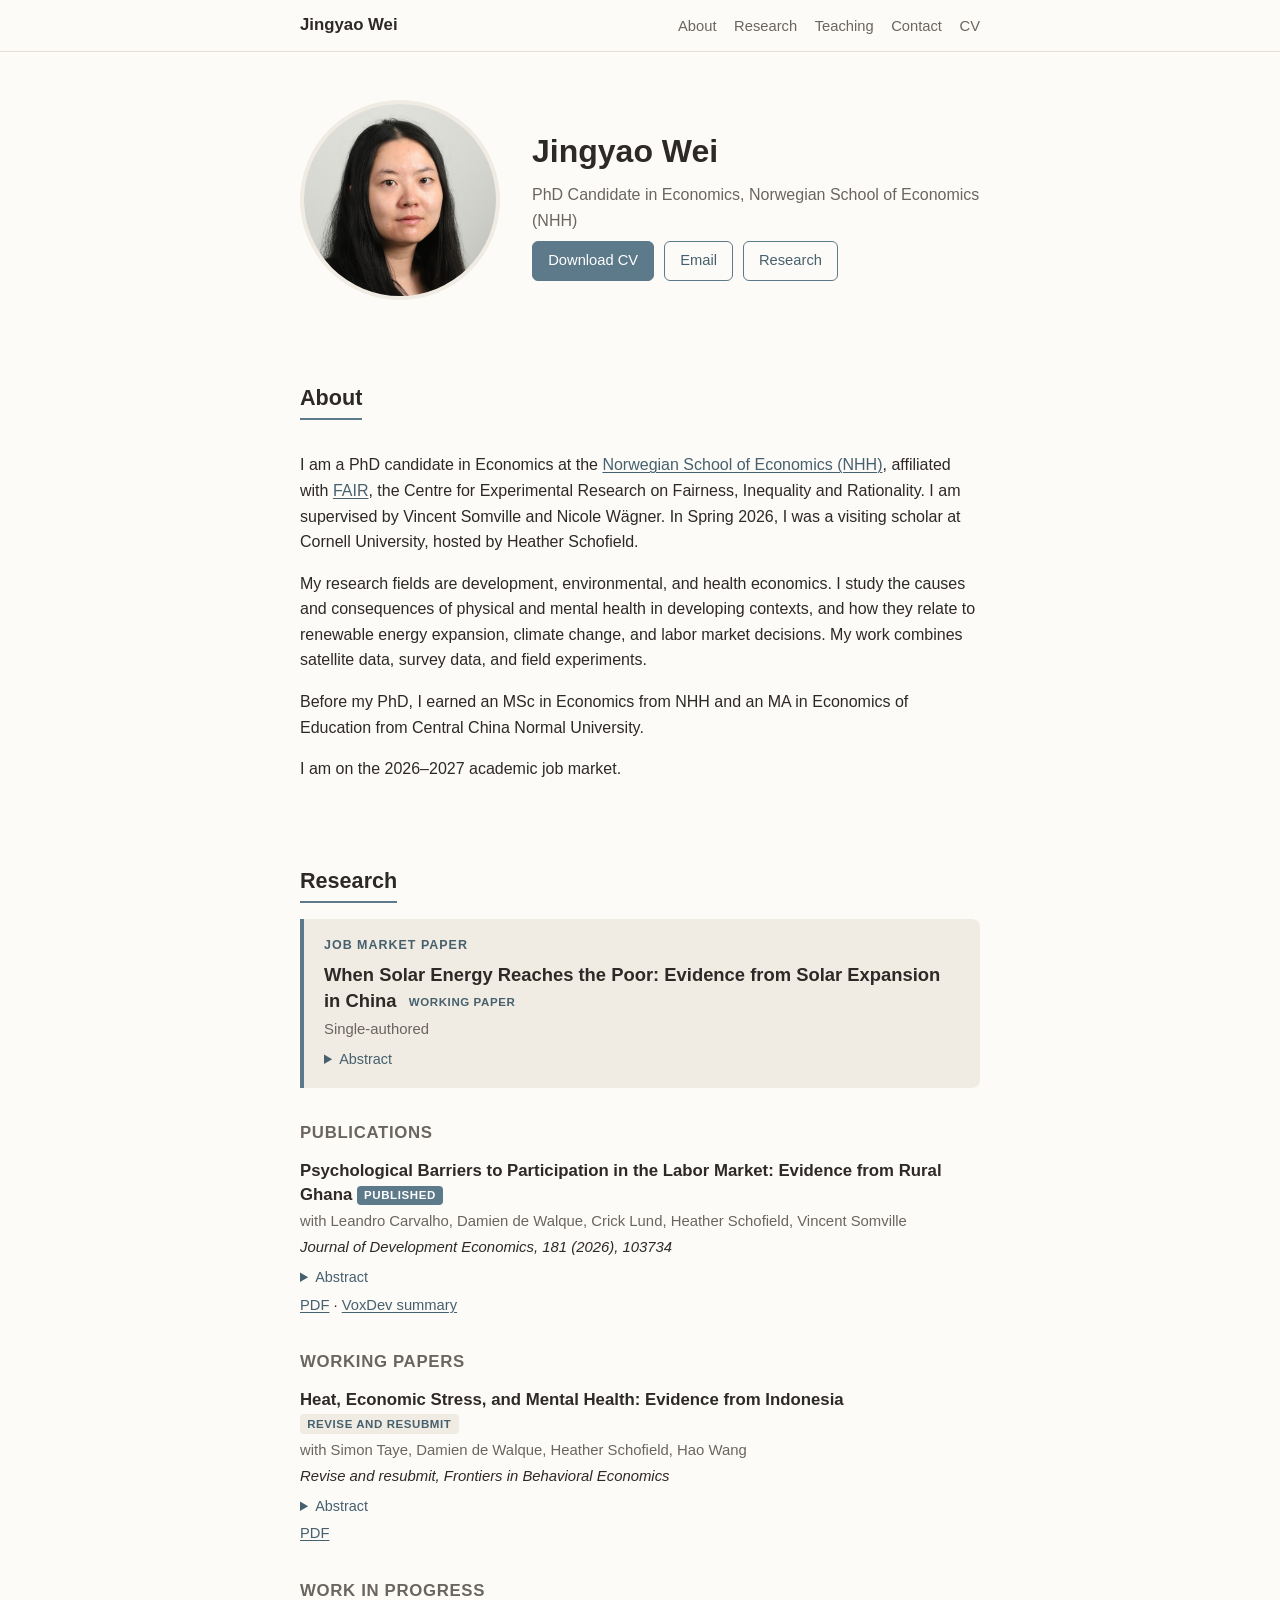
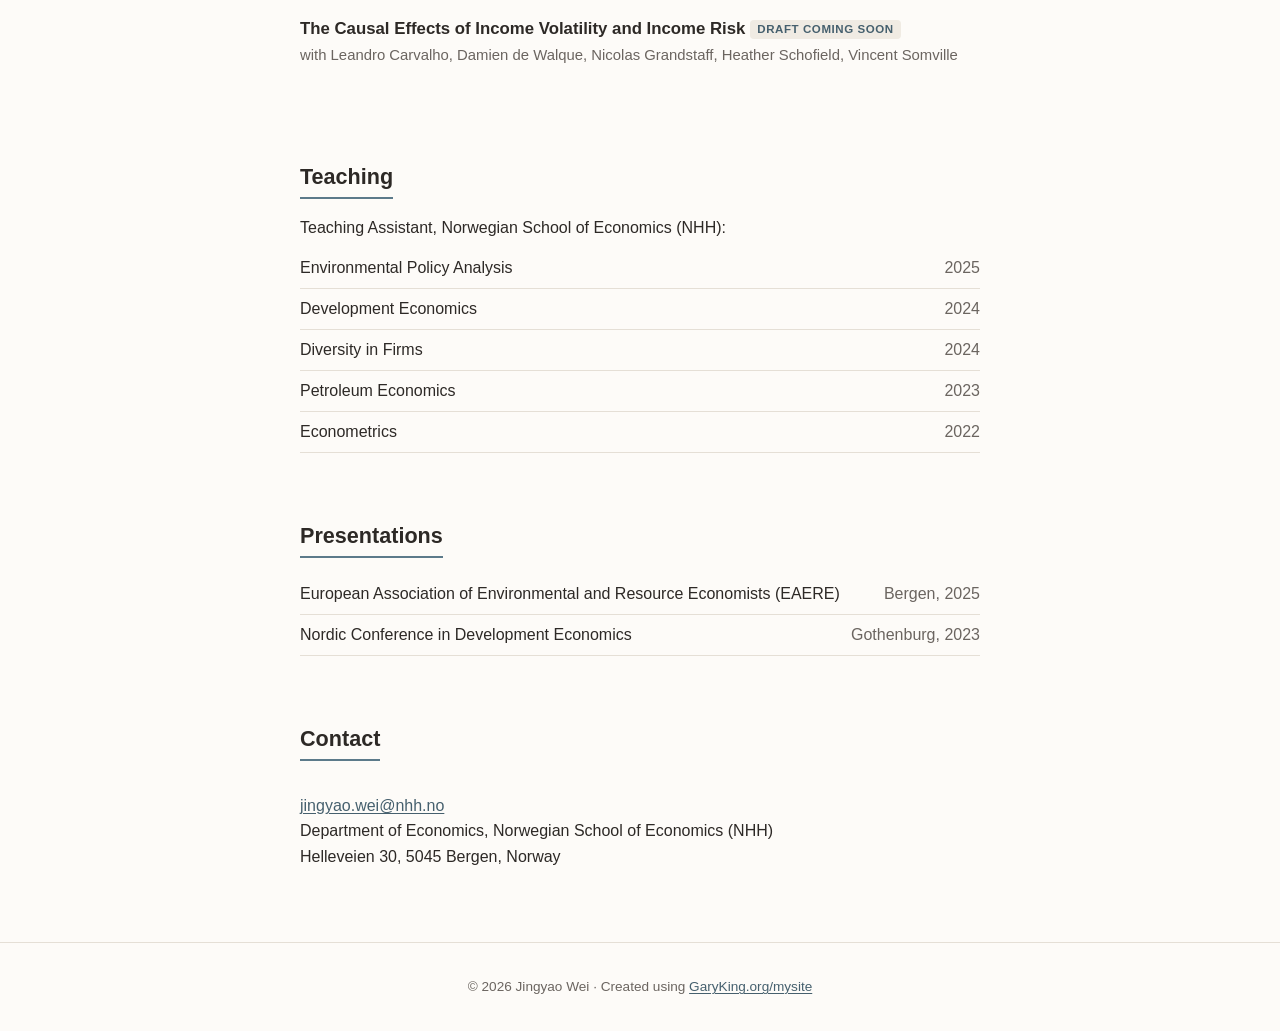
==== commit 79e44cf7: "Add files via upload" ====
--- a/index.html
+++ b/index.html
@@ -1,678 +1,187 @@
-<!doctype html>
-<html lang="en">
-<head>
-<meta charset="utf-8">
-<meta name="viewport" content="width=device-width, initial-scale=1">
-<title>Income stability and health · Revised prediction demo</title>
-<style>
-:root{--ink:#233748;--muted:#5c6d7b;--line:#dce3e8;--paper:#fff;--bg:#f4f6f8;--red:#a9283d;--navy:#234c69;--gold:#edc53e;--green:#438761}
-*{box-sizing:border-box}body{margin:0;background:var(--bg);color:var(--ink);font:16px/1.55 Arial,sans-serif}button,input,select{font:inherit}button,a,input{touch-action:manipulation}button{cursor:pointer}button:disabled{cursor:default;opacity:.5}button:focus-visible,a:focus-visible,input:focus-visible,summary:focus-visible{outline:3px solid #2c73b3;outline-offset:3px}a{color:var(--navy)}.shell{max-width:1040px;margin:0 auto;padding:26px 26px 40px}.topbar{display:flex;justify-content:space-between;gap:16px;align-items:center;margin-bottom:18px}.brand{font-weight:700;letter-spacing:.1px}.version{font-size:12px;display:block;color:var(--muted);font-weight:400}.top-actions{display:flex;gap:8px;align-items:center}.quiet{background:white;border:1px solid var(--line);padding:9px 14px;border-radius:7px;color:var(--navy);min-height:42px}.demo-strip{font-size:13px;color:var(--muted);margin:0 0 20px}.progress-head{display:flex;justify-content:space-between;gap:12px;font-size:13px;color:var(--muted);margin-bottom:8px}.progress{height:4px;background:#e1e6ea;border-radius:4px;margin-bottom:24px;overflow:hidden}.progress>span{height:100%;display:block;background:var(--navy);transition:width .2s}.card{background:white;border:1px solid var(--line);border-radius:12px;padding:30px 38px;min-height:420px}.kicker{color:var(--navy);font-size:12px;font-weight:700;letter-spacing:1.3px;text-transform:uppercase;margin-bottom:9px}h1{font-size:28px;line-height:1.2;letter-spacing:-.5px;margin:0 0 18px}h2{font-size:19px;line-height:1.35;margin:26px 0 12px}h3{font-size:17px;margin:16px 0 6px}p{margin:0 0 15px}.lead{font-size:18px;line-height:1.6}.muted{color:var(--muted)}.small{font-size:13px}.prose{max-width:780px}.meta{font-size:13px;color:var(--muted);margin-top:18px}.draft-note{background:#fff5df;border:1px solid #ead7a6;border-radius:7px;padding:11px 14px;font-size:14px;margin:15px 0}.draft-tag{font-size:11px;letter-spacing:.4px;background:#fff2d3;color:#725416;padding:4px 8px;border-radius:4px;display:inline-block;margin-bottom:9px}.arms{display:grid;grid-template-columns:1fr 1fr;gap:12px;margin:24px 0}.arm{padding:16px 18px;background:#f7f9fa;border-radius:7px;border-left:3px solid var(--line)}.arm h2{margin:0 0 7px;font-size:16px}.arm p{font-size:14px;margin:0}.arm.s{border-left-color:#c3a226}.arm.p{border-left-color:#b62640}.arm.r{border-left-color:#3e805e}.next-row{display:flex;justify-content:space-between;align-items:center;gap:18px;margin-top:24px}.next-row p{font-size:13px;color:var(--muted);margin:0;max-width:570px}.primary{border:1px solid var(--red);background:var(--red);color:white;padding:12px 21px;border-radius:7px;min-height:47px;white-space:nowrap;font-weight:600}.secondary{background:white;border:1px solid var(--navy);color:var(--navy);padding:11px 18px;border-radius:7px;min-height:45px}.unit-label{font-size:13px;color:var(--muted);margin:18px 0 3px}.plot{width:100%;min-width:0}.plot svg{display:block;width:100%;height:auto;overflow:visible}.handle{cursor:ns-resize;touch-action:none;outline:none}.handle:focus .hit{fill:#dcecff;fill-opacity:.55;stroke:#326fa8;stroke-width:2}.legend{display:flex;justify-content:center;flex-wrap:wrap;gap:8px 20px;font-size:13px;margin:3px 0 16px}.legend span{display:inline-flex;align-items:center;gap:6px}.legend svg{width:22px;height:22px;flex:none}.plot-help{font-size:13px;color:var(--muted);margin:12px 0}.answer-status{font-size:14px;font-weight:600;margin:12px 0}.error{color:#a51d34}.grid-wrap{overflow-x:auto}table{width:100%;border-collapse:collapse;font-size:14px}th,td{padding:9px 8px;border-bottom:1px solid #e5e9ed;text-align:center}thead th{background:#f4f7f9;font-size:13px;font-weight:600}th[scope=row]{text-align:left;font-weight:500;white-space:nowrap}.estimate{width:100%;max-width:155px;min-width:62px;min-height:43px;border:1px solid #a8b5c0;border-radius:6px;padding:8px;text-align:center;color:var(--ink);font-size:16px}.estimate[aria-invalid=true]{border:2px solid #a51d34}.axis-note{font-size:13px;text-align:center;color:var(--muted);margin-top:3px}.model-note{font-size:13px;color:var(--muted);margin-top:18px}.choice-list{display:grid;gap:14px;margin:25px 0}.choice{display:flex;gap:13px;align-items:flex-start;padding:17px;border:1px solid var(--line);border-radius:7px;cursor:pointer}.choice input{width:20px;height:20px;flex:none;margin-top:3px;accent-color:var(--red)}.choice strong{display:block}.choice span{font-size:14px;color:var(--muted)}.choices-foot{font-size:13px;color:var(--muted)}.download-row{display:flex;flex-wrap:wrap;gap:12px;margin:22px 0}details{border-top:1px solid var(--line);padding:14px 0}summary{cursor:pointer;font-weight:600}details>p{padding-top:12px}.summary-table{min-width:620px}.summary-table td:nth-child(2){text-align:left}.summary-table .changed{background:#fff5dc}.summary-card{margin:24px 0}.summary-card h2{margin:0 0 8px}.faq-body h2{font-size:17px;margin-top:24px}.faq-body p{font-size:15px}.window-explain{display:grid;grid-template-columns:repeat(3,1fr);gap:12px;margin:24px 0}.window-explain div{background:#f6f8fa;padding:18px;text-align:center;border-radius:7px}.window-explain strong{display:block;font-size:25px;color:var(--navy)}.window-explain span{font-size:13px;color:var(--muted)}.income-note{font-size:14px;color:#735318}.footer{font-size:12px;color:var(--muted);margin-top:22px}.footer button{font-size:12px;border:0;background:transparent;color:var(--navy);text-decoration:underline;padding:4px}.overview-list{padding-left:20px}.overview-list li{margin:8px 0}dialog{border:1px solid var(--line);border-radius:12px;padding:0;max-width:840px;width:calc(100% - 30px);max-height:87vh;color:var(--ink)}dialog::backdrop{background:rgba(19,35,49,.42)}.dialog-head{display:flex;align-items:center;justify-content:space-between;gap:18px;border-bottom:1px solid var(--line);padding:16px 24px;position:sticky;top:0;background:white;z-index:1}.dialog-head h2{margin:0}.dialog-body{padding:8px 24px 24px}.readonly-value{font-weight:600}noscript{display:block;padding:24px;background:#fff2d3}.sr-only{position:absolute;width:1px;height:1px;padding:0;overflow:hidden;clip:rect(0,0,0,0);white-space:nowrap}
-@media(max-width:650px){.shell{padding:18px 12px 30px}.topbar{align-items:flex-start}.brand{font-size:15px;max-width:180px}.quiet{padding:8px 10px;font-size:13px}.top-actions{gap:5px}.card{padding:22px 15px;border-radius:9px}h1{font-size:24px}.lead{font-size:16px}.arms{grid-template-columns:1fr}.next-row{align-items:stretch;flex-direction:column}.primary{width:100%}.window-explain{gap:7px}.window-explain div{padding:14px 5px}th,td{padding:7px 4px}.estimate{min-width:55px;padding:6px 2px}.legend{gap:6px 12px;justify-content:flex-start}.demo-strip{font-size:12px}.dialog-head{padding:14px 16px}.dialog-body{padding:8px 16px 20px}.unit-label{font-size:12px}.download-row button{flex:1}.progress-head{font-size:12px}.plot-help{font-size:12px}}
-
-/* Keep the graph windows and table columns aligned, including on phones. */
-.prediction-interface{--comparison-width:88px}
-.plot-title{text-align:center;padding-left:var(--comparison-width);font-size:21px;margin:22px 0 0;letter-spacing:0}
-.prediction-question{font-size:18px;line-height:1.5;margin-bottom:12px}
-.estimate-table{table-layout:fixed;margin:0 0 16px}
-.estimate-table .comparison-column{width:var(--comparison-width,24%)}
-.estimate-table th[scope=row]{white-space:normal;font-size:13px;padding-left:0}
-.estimate-table thead th{background:transparent;font-size:14px}
-.estimate-table thead tr:first-child th{border-bottom:0;padding-bottom:0}
-.estimate-table thead tr:last-child th{padding-top:2px}
-.row-comparison{display:flex;align-items:center;gap:6px;line-height:1.3}
-.row-comparison svg{width:20px;height:20px;flex:none}
-.answer-status:empty{display:none}
-.keyboard-help{font-size:12px}
-.practice-tasks{font-size:14px;padding-left:24px;margin:15px 0}
-.practice-tasks li{margin:8px 0;padding-left:3px}
-.practice-tasks .done{color:#28633e}
-@media(max-width:650px){.prediction-question{font-size:16px}.plot-title{font-size:19px}.estimate-table th[scope=row]{font-size:11px}.row-comparison{gap:3px}.row-comparison svg{width:16px;height:16px}.estimate-table .estimate{min-width:0}.legend{font-size:12px;justify-content:center}.legend svg{width:18px;height:18px}.estimate-table th,.estimate-table td{padding-left:3px;padding-right:3px}}
-
-/* Earlier-page browsing never changes the active answer page. */
-.nav-controls{display:flex;gap:10px;align-items:center;justify-content:flex-end;flex-wrap:wrap;flex:none}
-.next-row{flex-wrap:wrap}.next-row>p{flex:1;min-width:230px}
-.locked-note{background:#edf4f8;border-left:3px solid var(--navy);padding:12px 15px;font-size:14px;margin-bottom:18px}
-@media(max-width:650px){.nav-controls{width:100%}.nav-controls button{flex:1 1 auto}.nav-controls .primary{width:auto}.nav-controls #returnButton{flex-basis:100%;order:3}.next-row>p{min-width:0}}
-
-.study-facts{padding-left:22px}.study-facts li{margin:9px 0}
-.design-table{table-layout:fixed}.design-table caption{text-align:left;font-size:18px;font-weight:700;padding:12px 0}.design-table th:first-child{width:20%}.design-table td{text-align:left;vertical-align:top}
-.benchmark{background:#edf4f8;border-left:3px solid var(--navy);padding:12px 16px;margin:18px 0;font-size:14px}.benchmark p{margin:6px 0}
-.mechanism-matrix th:first-child{width:32%;text-align:left}.mechanism-matrix th{font-size:12px;white-space:normal}.mechanism-matrix td{text-align:center}.mechanism-matrix input{width:19px;height:19px;accent-color:var(--navy)}.mechanism-matrix label{display:block;padding:10px 0;cursor:pointer}.mobile-rating{display:none}
-fieldset{border:1px solid var(--line);border-radius:7px;margin:18px 0;padding:15px}.reason-choice{display:block;padding:8px 0}.usd-reference{display:block;font-size:11px;color:var(--muted)}
-.field-label{display:block;font-weight:600;margin:18px 0 8px}.text-field,textarea,select{box-sizing:border-box;max-width:100%;width:100%;font:inherit;color:var(--ink);border:1px solid #b7c5d0;border-radius:6px;padding:11px}textarea{resize:vertical}.written-answer{white-space:pre-wrap}
-@media(max-width:650px){.design-table{font-size:12px}.design-table th:first-child{width:23%}.mechanism-matrix,.mechanism-matrix tbody,.mechanism-matrix tr{display:block;width:100%}.mechanism-matrix thead{display:none}.mechanism-matrix tr{padding:14px 0;border-bottom:1px solid var(--line)}.mechanism-matrix th:first-child{display:block;width:100%;font-size:14px;border:0}.mechanism-matrix td{display:inline-block;width:33.33%;padding:0;border:0}.mechanism-matrix label{display:flex;align-items:center;gap:5px;font-size:12px}.mobile-rating{display:inline}}
-/* Responsive layout: shared answers, wider touch targets, and readable phone tables. */
-html{-webkit-text-size-adjust:100%;text-size-adjust:100%}
-.shell{padding-left:max(16px,env(safe-area-inset-left));padding-right:max(16px,env(safe-area-inset-right))}
-.topbar,.top-actions{flex-wrap:wrap}.brand,.prose,.choice>div{min-width:0}
-.top-actions{margin-left:auto}.quiet,.secondary,.primary{min-height:44px;white-space:normal}
-.card,.dialog-body{overflow-wrap:anywhere}.nav-controls{max-width:100%}
-select:focus-visible,textarea:focus-visible{outline:3px solid #2c73b3;outline-offset:3px}
-.graph-picker,.plot-unit,.phone-entry-help,.sign-toggle{display:none}
-.is-compact .graph-picker{display:block;margin:16px 0 8px}
-.graph-picker label{display:block;font-size:14px;font-weight:600;margin-bottom:5px}
-.graph-picker select{min-height:46px;font-size:16px;background:white}
-.graph-picker p{font-size:13px;color:var(--muted);margin:6px 0}
-.is-compact .plot-title{padding-left:0}.is-compact .plot-unit{display:block;text-align:center;font-size:14px;color:var(--muted);margin:8px 0 0}
-.is-compact .phone-entry-help{display:block;font-size:13px;color:var(--muted);margin:10px 0}
-.is-compact .sign-toggle{display:block;width:100%;max-width:155px;min-height:44px;margin:5px auto 0;border:1px solid var(--line);border-radius:6px;background:#f4f7f9;color:var(--navy);font-size:18px}
-.is-compact .estimate{min-height:46px}.is-compact .estimate-table tr.graph-selected{background:#f2f7fb}
-.is-compact .estimate-table td{vertical-align:top}.is-compact .estimate-table .usd-reference{overflow-wrap:anywhere}
-.reason-choice{display:flex;gap:10px;align-items:flex-start;min-height:44px}.reason-choice input{width:20px;height:20px;flex:none;margin-top:3px}
-dialog{max-height:87dvh}.dialog-head{flex-wrap:wrap}.dialog-head .quiet{flex-shrink:0}.dialog-body{overscroll-behavior:contain}
-@media(max-width:650px){
-  .shell{padding-top:16px;padding-bottom:max(28px,env(safe-area-inset-bottom))}.topbar{gap:12px}.brand{max-width:none;flex:1 1 190px}
-  .top-actions{flex:1 1 100%;margin:0}.top-actions button{flex:1}.card{padding:22px 14px;min-height:0}
-  .next-row{gap:14px}.nav-controls{display:grid;grid-template-columns:1fr;width:100%}.nav-controls button{width:100%}
-  .nav-controls #nextButton{order:1}.nav-controls #backButton{order:2}.nav-controls #returnButton{order:3}
-  .estimate-table th[scope=row]{font-size:12px}.estimate-table .row-comparison{flex-wrap:wrap}
-  .mechanism-matrix tr{display:flex;flex-wrap:wrap;gap:5px 0}.mechanism-matrix th:first-child{flex:0 0 100%;font-size:16px}
-  .mechanism-matrix td{width:50%;padding-right:8px}.mechanism-matrix label{min-height:46px;padding:9px 6px;font-size:14px;gap:8px}
-  .mechanism-matrix input{flex:none;width:22px;height:22px}.choice{padding:14px}.choice span{font-size:15px}
-  .design-table,.design-table tbody,.design-table tr,.design-table th,.design-table td{display:block;width:100%}
-  .design-table{font-size:15px}.design-table caption{display:block;width:100%}.design-table thead{display:none}.design-table tr{padding:14px 0;border-bottom:1px solid var(--line)}
-  .design-table th:first-child{width:100%;font-size:16px;font-weight:700;padding:0 0 6px;border:0}
-  .design-table td{padding:5px 0;border:0}.design-table td::before{display:block;font-size:12px;font-weight:700;color:var(--muted)}
-  .design-table td:nth-child(2)::before{content:'Bags per period'}.design-table td:nth-child(3)::before{content:'What is known in advance?'}
-  .summary-table{min-width:0}.summary-table thead{display:none}.summary-table,.summary-table tbody{display:block}
-  .summary-table tr{display:grid;grid-template-columns:repeat(3,minmax(0,1fr));gap:4px;padding:12px 0;border-bottom:1px solid var(--line)}
-  .summary-table td{display:block;min-width:0;border:0;padding:4px;overflow-wrap:anywhere;text-align:left}
-  .summary-table td:nth-child(2){grid-column:2 / -1}.summary-table td::before{display:block;content:attr(data-label);font-size:12px;color:var(--muted)}
-  .download-row{display:grid;grid-template-columns:1fr}.download-row button{width:100%}
-  .footer button{min-height:44px;font-size:13px}.window-explain{grid-template-columns:1fr}.window-explain div{padding:12px}
-  .keyboard-help{display:none}
-}
-@media(prefers-reduced-motion:reduce){.progress>span{transition:none}}
-</style>
-</head>
-<body>
-<noscript>This interactive demo needs JavaScript enabled in your browser.</noscript>
-<div class="shell">
-  <header class="topbar"><div class="brand">Income stability &amp; health<span class="version">Prediction survey · 26 October 2026 · After PI discussion</span></div><div class="top-actions"><button class="quiet" id="reviewButton" hidden>First answers</button><button class="quiet" id="faqButton">FAQ &amp; reference</button></div></header>
-  <p class="demo-strip">Interactive demo · answers stay in this browser tab and can be downloaded. Nothing is submitted.</p>
-  <div class="progress-head"><span id="phaseLabel"></span><span id="stepLabel"></span></div><div class="progress"><span id="progressFill"></span></div>
-  <main id="screen" class="card" tabindex="-1"></main>
-  <div id="navigation" class="next-row"></div>
-  <footer class="footer">Study design prototype. Proposed content is labelled on the relevant pages. <button id="resetButton">Start a new demo</button><span id="storageNotice"></span></footer>
-</div>
-<dialog id="referenceDialog" aria-labelledby="dialogTitle"><div class="dialog-head"><h2 id="dialogTitle"></h2><button class="quiet" id="closeDialog" aria-label="Close reference">Close</button></div><div id="dialogBody" class="dialog-body"></div></dialog>
-<script>
-"use strict";
-
-// REVIEW SETTINGS: archived alternatives remain disabled in PANELS below.
-// This standalone demo does not submit data to Qualtrics or any other service.
-const SETTINGS = {
-  version: "2026-10-26-v9",
-  min: -0.5, max: 0.5, tick: 0.25, step: 0.01,
-  windows: ["1–2", "1–4", "1–6"],
-  // Remaining study inputs: meeting examples are not approved numerical benchmarks.
-  additionalInformation: "",
-  // All money values must use the same household denominator and two-week period.
-  benchmark: {householdConsumption: null, studyIncome: null, source: "", usdPerGhc: null, exchangeRateDate: "", exchangeRateSource: ""},
-  consumptionPeriod: "two-week period",
-  mentalHealthDefinition: "The mental-health index combines depression symptoms (PHQ-2) and anxiety symptoms (GAD-2). Scores are oriented so that higher means better mental health and standardized using the Control group before the programme. Enter differences in standard deviations (SD): positive means better mental health, negative means worse, and zero means no difference.",
-  mentalHealthPending: "Definition follows the primary PHQ-2/GAD-2 index in the current analysis code. Confirm that this is the final survey outcome before fielding. The meeting agreed a response range of −0.50 to +0.50 SD."
-};
-const COLORS = {
-  stable: {short:"S–C",label:"Stable − Control",fill:"#f0cc3e",stroke:"#897015",shape:"circle"},
-  unstable: {short:"U–C",label:"Unstable − Control",fill:"#6186b3",stroke:"#36587b",shape:"diamond"},
-  predictable: {short:"P–C",label:"Predictable − Control",fill:"#bc2d43",stroke:"#882034",shape:"square"},
-  risky: {short:"R–C",label:"Risky − Control",fill:"#438761",stroke:"#255638",shape:"triangle"},
-  matched: {short:"P–R",label:"Matched calendars: Predictable − Risky",fill:"#7756a4",stroke:"#523377",shape:"diamond"},
-  early: {short:"Early: P–R",label:"Early-income calendars: P − R",fill:"#ce833b",stroke:"#90551f",shape:"circle"},
-  late: {short:"Late: P–R",label:"Late-income calendars: P − R",fill:"#6578b4",stroke:"#3b4f88",shape:"square"}
-};
-const PANELS = [
-  {id:"MH_slider_1",enabled:false,section:"Mental health",title:"Stable and unstable income",unit:"Standard deviation changes relative to Control",unitCode:"sd",series:[COLORS.stable,COLORS.unstable],
-   description:"How much higher or lower will the mental-health index be in the Stable arm and the pooled Unstable group compared with Control?",
-   explanation:"Enter one coefficient for each pooled reference window. A value of 0.20 means the mental-health index is 0.20 standard deviations higher than in Control. The direction of better mental health depends on the index's scoring; that direction is not specified in this draft."},
-  {id:"MH_slider_2",enabled:true,section:"Mental health",title:"Mental health",unit:"Standard deviation changes relative to Control",unitCode:"sd",series:[COLORS.stable,COLORS.predictable,COLORS.risky],
-   description:"How much better or worse will mental health be in each treatment arm compared with Control?",
-   explanation:"Enter three separate treatment–control differences in standard deviations. Positive values mean better mental health in the treatment arm; negative values mean worse mental health. These differences do not have to add up to anything."},
-  {id:"MH_slider_3",context:"A work schedule is the number of bags assigned in each of the six periods. Here, matching means the same number in Period 1, the same number in Period 2, and so on through Period 6. Predictable participants know their whole schedule from the start. Risky participants discover each period’s assignment at its start. Compare assigned work, not necessarily completed work.",enabled:false,section:"Mental health",title:"Compare matched work calendars",unit:"Standard deviation difference: Predictable minus Risky",unitCode:"sd",series:[COLORS.matched],draft:true,
-   description:"How much better or worse will mental health be in the Predictable arm compared with the Risky arm when participants were assigned the same number of bags in every period?",
-   explanation:"Compare the Predictable and Risky groups within the same six-period sequence of assigned bags. Enter Predictable minus Risky in standard deviations: positive means better mental health in Predictable, and negative means worse. The matching and estimation rules remain for the PI meeting.",
-   draftNote:"Working interpretation of MH_slider_3. The document requests matched calendars but does not define the exact coefficient. This draft uses Predictable − Risky within matched realized calendars."},
-  {id:"MH_slider_4",context:"Use the same matching rule as the previous page: the assigned number of bags must match in every period. For this proposal, each schedule has three periods with 15 bags and three with 3 bags. Earlier means at least two 15-bag periods fall in Periods 1–3; later means at least two fall in Periods 4–6. These definitions are provisional for PI discussion.",enabled:false,section:"Mental health",title:"Income timing and anticipation",unit:"Standard deviation difference: Predictable minus Risky",unitCode:"sd",series:[COLORS.early,COLORS.late],draft:true,
-   description:"How much better or worse will mental health be in the Predictable arm compared with the Risky arm when their assigned work schedules match, separately for schedules with more work earlier and later?",
-   explanation:"Within each timing group, compare Predictable and Risky participants assigned the same number of bags in every period. Enter Predictable minus Risky in standard deviations: positive means better mental health in Predictable, and negative means worse. This proposed split does not by itself isolate optimism or dread. The timing definition and estimator remain for the PI meeting.",
-   draftNote:"Working interpretation of MH_slider_4, for discussion. Early- versus late-income calendars are an editable way to explore anticipation. The document does not yet specify the optimism/dread measure."},
-  {id:"CON_slider_1_log",proposalVersion:1,proposalLabel:"Log points",preferredBy:"HS",documentLabel:"CON_slider_1",enabled:false,section:"Consumption",title:"Household consumption",unit:"Log-point changes relative to Control",unitCode:"log_points",series:[COLORS.stable,COLORS.predictable,COLORS.risky],alternative:true,
-   description:"How much higher or lower will total household consumption be in each treatment arm compared with Control, measured in log points?",
-   explanation:"Enter log points: 0.10 log points corresponds to approximately 10.5% higher consumption. −0.10 corresponds to approximately 9.5% lower consumption. Zero means no difference. This is a linear axis measured in log points, not a logarithmic axis."},
-  {id:"CON_slider_1_sd",proposalVersion:2,proposalLabel:"Standard deviations",documentLabel:"CON_slider_1",enabled:false,section:"Consumption",title:"Household consumption",unit:"Standard deviation changes relative to Control",unitCode:"sd",series:[COLORS.stable,COLORS.predictable,COLORS.risky],alternative:true,
-   description:"How much higher or lower will total household consumption be in each treatment arm compared with Control, measured in standard deviations?",
-   explanation:"Enter standard deviation units: 0.20 means consumption is 0.20 standard deviations higher than in Control. −0.20 means it is 0.20 standard deviations lower. The reference sample and standardization of consumption need to be specified before fielding this version."},
-  {id:"CON_slider_1_proportion",proposalVersion:3,proposalLabel:"Proportional changes",documentLabel:"CON_slider_1",enabled:false,section:"Consumption",title:"Household consumption",unit:"Proportional changes relative to Control",unitCode:"proportion",series:[COLORS.stable,COLORS.predictable,COLORS.risky],alternative:true,
-   description:"How much higher or lower will total household consumption be in each treatment arm compared with Control, expressed as a proportional change?",
-   explanation:"Enter a proportion, not a whole-number percentage: 0.10 means 10% higher consumption, −0.10 means 10% lower, and 0 means no difference. The scale −1 to +1 corresponds to −100% to +100%."}
-  ,{id:"CON_levels",enabled:true,section:"Consumption",title:"Household consumption",unit:"GHC per household per two-week period",unitCode:"ghc_per_household_two_weeks",money:true,min:-100,max:100,tick:50,step:1,
-   series:[COLORS.stable,COLORS.predictable,COLORS.risky],
-   description:"How much higher or lower will average household consumption be in each treatment arm compared with Control, in Ghana cedis (GHC) per two-week period?",
-   explanation:"Enter the difference in the amount consumed, in GHC per household per two-week period. Positive means higher consumption in the treatment arm; negative means lower. Each cumulative window pools observations from those periods; do not enter the sum of spending over the whole window. The household denominator and consumption recall period remain subject to final study-team confirmation."},
-  {id:"CON_high_low",enabled:true,section:"Consumption",title:"High versus low work periods",unit:"GHC per household per two-week period",unitCode:"ghc_per_household_two_weeks",money:true,min:-100,max:100,tick:50,step:1,windows:["1–6"],windowHeading:"Study periods",draft:true,
-   series:[{...COLORS.predictable,short:"Predictable: high − low",label:"Predictable: high − low"},{...COLORS.risky,short:"Risky: high − low",label:"Risky: high − low"}],
-   context:"Compare periods with 15 assigned bags (high work) with periods with 3 assigned bags (low work), separately within Predictable and Risky. Predictable participants know the full schedule in advance; Risky participants learn each assignment at the start of that period.",
-   description:"Within each arm, how much higher or lower is average household consumption in high-work periods than in low-work periods?",
-   explanation:"Enter high-work minus low-work consumption in GHC per household per two-week period, separately for Predictable and Risky. Zero means equal average consumption in high- and low-work periods. A negative answer means consumption is lower in high-work periods. This comparison is within each arm, not relative to Control, and uses observations across all six periods.",
-   draftNote:"Meeting proposal implemented for review: one high-minus-low estimate per arm across all six periods. Confirm the estimation sample, adjustment for period effects, and whether to use total consumption or food spending before fielding."}
-];
-
-const MECHANISMS = [
-  {id:"consumption_level",label:"How much households can consume"},
-  {id:"consumption_variation",label:"How much consumption varies across time"},
-  {id:"planning_effort",label:"The mental effort of planning spending and managing changing income"},
-  {id:"expectations",label:"Expectations or worries about future income"}
-];
-const RATINGS = ["Not at all", "Slightly", "Moderately", "Very", "Extremely", "Unsure"];
-
-const enabledPanels = PANELS.filter(panel=>panel.enabled);
-const infoScreens = ["welcome","instructions","tutorial"];
-const PRACTICE_PANEL = {
-  id:"tutorial",title:"Practice score",unit:"Practice difference (fictional units)",
-  series:[{...COLORS.stable,short:"Example A",label:"Example A"},{...COLORS.predictable,short:"Example B",label:"Example B"},{...COLORS.risky,short:"Example C",label:"Example C"}]
-};
-const screen = document.getElementById("screen");
-const navigation = document.getElementById("navigation");
-const dialog = document.getElementById("referenceDialog");
-const STORAGE_KEY = "sspp-slider-demo-" + SETTINGS.version + "-" + enabledPanels.map(panel=>panel.id).join("-");
-let resizeObserver = null;
-
-function newState() {
-  return {version:SETTINGS.version,startedAt:new Date().toISOString(),phase:"first",index:0,browseIndex:null,first:{},drafts:{},revised:{},revisionDrafts:{},practice:{values:Array(9).fill(""),tasks:[false,false,false],completedAt:null},mechanismDraft:{ratings:{},other:"",otherRating:"",selected:[],details:{}},mechanisms:null,mechanismExplanationSavedAt:null,demographicDraft:{age:"",country:"",discipline:"",title:""},demographics:null,informationSeenAt:null,revisionSelection:null,revisionRequested:null,revisionChoiceAt:null,finishedAt:null};
-}
-function loadState() {
-  try {
-    const saved=JSON.parse(sessionStorage.getItem(STORAGE_KEY));
-    if (saved && saved.version===SETTINGS.version) return saved;
-  } catch (_) { /* The demo also works when browser storage is unavailable. */ }
-  return newState();
-}
-let state=loadState();
-function persist() {
-  try { sessionStorage.setItem(STORAGE_KEY,JSON.stringify(state)); }
-  catch (_) { document.getElementById("storageNotice").textContent=" Browser storage is unavailable; keep this page open or download your answers."; }
-}
-function escapeHTML(value) {
-  return String(value).replace(/[&<>"']/g,char=>({"&":"&amp;","<":"&lt;",">":"&gt;",'"':"&quot;","'":"&#39;"}[char]));
-}
-function format(value) { return (Math.abs(value)<0.000001?0:value).toFixed(2); }
-function panelWindows(panel) { return panel.windows||SETTINGS.windows; }
-function parseAnswer(raw,panel=PRACTICE_PANEL) {
-  const text=String(raw).trim();
-  if (!text) return {value:null,error:"",valid:false};
-  if (!/^[+-]?(?:\d+(?:[.,]\d*)?|[.,]\d+)$/.test(text)) return {value:null,error:"Enter a number.",valid:false};
-  const value=Number(text.replace(",",".")),min=panel.min??SETTINGS.min,max=panel.max??SETTINGS.max;
-  if (!Number.isFinite(value)||Math.abs(value)>Number.MAX_SAFE_INTEGER/100) return {value:null,error:"Enter a finite amount that can be recorded to two decimal places.",valid:false};
-  if (!panel.money&&(value<min||value>max)) return {value:null,error:`Enter a value between ${format(min)} and +${format(max)}.`,valid:false};
-  if (Math.abs(value*100-Math.round(value*100))>0.000001) return {value:null,error:"Use up to two decimal places.",valid:false};
-  return {value:value===0?0:value,error:"",valid:true};
-}
-function plotRange(panel,raw) {
-  let min=panel.min??SETTINGS.min,max=panel.max??SETTINGS.max,tick=panel.tick??SETTINGS.tick;
-  if(panel.money) {
-    const amounts=raw.map(v=>parseAnswer(v,panel)).filter(v=>v.valid).map(v=>Math.abs(v.value));
-    const bound=Math.max(max,...amounts),magnitude=10**Math.floor(Math.log10(bound/2));
-    tick=[1,2,5,10].map(v=>v*magnitude).find(v=>v>=bound/2)||10*magnitude;
-    max=tick*2;min=-max;
-  }
-  return {min,max,tick};
-}
-function rawFor(panel) {
-  const target=state.phase==="revision"?state.revisionDrafts:state.drafts;
-  if (!target[panel.id]) target[panel.id]=state.phase==="revision"?state.first[panel.id].values.map(format):Array(panelWindows(panel).length*panel.series.length).fill("");
-  return target[panel.id];
-}
-function currentSteps(phase=state.phase) { return phase==="revision"?enabledPanels.map(p=>p.id):infoScreens.concat(enabledPanels.map(p=>p.id),["mechanisms","mechanism-explanation","additional-information","revision-choice"]); }
-// Survey progress stays at the current unanswered page while an earlier page is viewed.
-function activePosition() {
-  if(state.phase==="first")return state.index;
-  const firstLength=currentSteps("first").length;
-  if(state.phase==="revision")return firstLength+state.index;
-  return firstLength+(state.revisionRequested?enabledPanels.length:0)+(state.phase==="finished"?1:0);
-}
-function viewPosition() { return state.browseIndex??activePosition(); }
-function viewLocation() {
-  const position=viewPosition(),firstSteps=currentSteps("first");
-  if(position<firstSteps.length)return {phase:"first",index:position,id:firstSteps[position]};
-  const index=position-firstSteps.length,revisionCount=state.revisionRequested?enabledPanels.length:0;
-  if(index<revisionCount)return {phase:"revision",index,id:enabledPanels[index].id};
-  if(index===revisionCount)return {phase:"demographics",index:0,id:"demographics"};
-  return {phase:"finished",index:0,id:"summary"};
-}
-function goBack() {
-  if(viewPosition()===0)return;
-  state.browseIndex=viewPosition()-1;persist();render();
-}
-function returnToCurrent() { state.browseIndex=null;persist();render(); }
-function setNavigation(label,handler,note,disabled=false) {
-  navigation.innerHTML='<p>'+escapeHTML(note||"")+'</p><div class="nav-controls">'+(viewPosition()>0?'<button class="secondary" id="backButton">← Back</button>':"")+(state.browseIndex!==null?'<button class="quiet" id="returnButton">Return to current page</button>':"")+(label?'<button class="primary" id="nextButton">'+escapeHTML(label)+'</button>':"")+'</div>';
-  const next=document.getElementById("nextButton");
-  if(next){next.disabled=disabled;next.addEventListener("click",handler);}
-  document.getElementById("backButton")?.addEventListener("click",goBack);
-  document.getElementById("returnButton")?.addEventListener("click",returnToCurrent);
-}
-function advanceInfo() {
-  if(state.browseIndex!==null){
-    state.browseIndex++;
-    if(state.browseIndex>=activePosition())state.browseIndex=null;
-  } else state.index++;
-  persist();render();
-}
-function render() {
-  if(resizeObserver) resizeObserver.disconnect();
-  screen.replaceChildren();navigation.replaceChildren();
-  document.getElementById("reviewButton").hidden=Object.keys(state.first).length===0;
-  const location=viewLocation();
-  if(location.phase==="finished") {
-    document.getElementById("phaseLabel").textContent="Demo complete";
-    document.getElementById("stepLabel").textContent="First and revised answers preserved";
-    document.getElementById("progressFill").style.width="100%";
-    renderSummary();screen.focus({preventScroll:true});window.scrollTo(0,0);return;
-  }
-  if(location.phase==="demographics") {
-    document.getElementById("phaseLabel").textContent=state.browseIndex!==null?"Reviewing earlier page":"About you";
-    document.getElementById("stepLabel").textContent="Final page";
-    document.getElementById("progressFill").style.width="100%";
-    renderDemographics();screen.focus({preventScroll:true});window.scrollTo(0,0);return;
-  }
-  const steps=currentSteps(location.phase),id=location.id;
-  document.getElementById("phaseLabel").textContent=(state.browseIndex!==null?"Reviewing earlier page · ":"")+(location.phase==="revision"?"Revision round":"First round");
-  document.getElementById("stepLabel").textContent="Page "+(location.index+1)+" of "+steps.length;
-  document.getElementById("progressFill").style.width=((location.index+1)/steps.length*100)+"%";
-  const panel=enabledPanels.find(p=>p.id===id);
-  if(panel) renderPanel(panel);
-  else if(id==="tutorial") renderTutorial();
-  else if(id==="revision-choice") renderRevisionChoice();
-  else if(id==="mechanisms") renderMechanisms();
-  else if(id==="mechanism-explanation") renderMechanismExplanation();
-  else renderInfo(id);
-  screen.focus({preventScroll:true});window.scrollTo(0,0);
-}
-
-function currencyReferenceHTML() {
-  const b=SETTINGS.benchmark;
-  if(Number.isFinite(b.usdPerGhc)&&b.usdPerGhc>0&&b.exchangeRateDate.trim()&&b.exchangeRateSource.trim())return `<p class="small"><strong>USD reference:</strong> GHC 1 = US$ ${b.usdPerGhc.toFixed(4)} (${escapeHTML(b.exchangeRateDate)}; ${escapeHTML(b.exchangeRateSource)}). Enter answers in GHC; USD amounts are shown for reference.</p>`;
-  return '<p class="small muted"><strong>USD conversion pending:</strong> the study team will supply the conversion factor, date and source appropriate to the study period. Enter answers in GHC.</p>';
-}
-function usdDisplay(value) {
-  const b=SETTINGS.benchmark;
-  return Number.isFinite(b.usdPerGhc)&&b.usdPerGhc>0&&b.exchangeRateDate.trim()&&b.exchangeRateSource.trim()?' ≈ US$ '+format(value*b.usdPerGhc):'';
-}
-function benchmarkHTML() {
-  const b=SETTINGS.benchmark;
-  if(Number.isFinite(b.householdConsumption)&&b.householdConsumption>0&&Number.isFinite(b.studyIncome)&&b.studyIncome>=0&&b.source.trim()) {
-    return `<aside class="benchmark"><strong>Consumption benchmark</strong><p>Reference household consumption: GHC ${format(b.householdConsumption)}${usdDisplay(b.householdConsumption)} per ${SETTINGS.consumptionPeriod}. Average study earnings: GHC ${format(b.studyIncome)}${usdDisplay(b.studyIncome)} per ${SETTINGS.consumptionPeriod}, equivalent to ${format(100*b.studyIncome/b.householdConsumption)}% of that consumption benchmark.</p><p class="small muted">${escapeHTML(b.source)}</p>${currencyReferenceHTML()}</aside>`;
-  }
-  return '<aside class="benchmark"><strong>Consumption benchmark · figures pending</strong><p>The study team will add average household consumption and study earnings for the same two-week period, with earnings expressed as a share of household consumption. The numerical examples mentioned in the meeting are not study estimates.</p>'+currencyReferenceHTML()+'</aside>';
-}
-function implementationHTML() {
-  return `<h2>What happened in practice?</h2><p>Income paths broadly followed the assigned schedules, with little evidence that study work displaced other earnings and no substantial differences in this crowd-out across arms. Average income was similar across the treatment arms; income varied more over time in Predictable and Risky than in Stable.</p><details><summary>More about implementation and income</summary><p>This qualitative summary follows the PI discussion. The study team still needs to verify the final wording against the results and supply the supporting compliance, income and crowding-out figures. No exact percentage or amount is asserted here.</p><p>Stable and Predictable each offered 54 bags over six periods. Risky offered 54 bags in expectation; its realized total could differ. These are assigned-work totals, not actual earnings.</p>${benchmarkHTML()}</details>`;
-}
-function renderInfo(id) {
-  if(id==="additional-information") {
-    screen.innerHTML=`<div class="kicker">Before you consider revising</div><h1>Additional information</h1><p class="lead">Your first predictions are locked. Read the information below before deciding whether to revise them.</p><div id="additionalInformation" class="prose"></div>`;
-    const content=document.getElementById("additionalInformation");
-    if(SETTINGS.additionalInformation.trim()) {
-      const paragraph=document.createElement("p");paragraph.style.whiteSpace="pre-line";paragraph.textContent=SETTINGS.additionalInformation;content.append(paragraph);
-    } else {
-      content.innerHTML='<div class="draft-note"><strong>Review placeholder.</strong> The October 19 discussion did not specify the information to disclose before revisions. No new study evidence is shown here. Continue to test the revision process.</div>';
-    }
-    setNavigation("Continue to revision decision →",()=>{if(state.browseIndex===null&&!state.informationSeenAt)state.informationSeenAt=new Date().toISOString();advanceInfo();},"First answers stay locked. Revisions are saved separately.");
-  }
-  if(id==="welcome") {
-    screen.innerHTML=`<div class="kicker">About the study</div><h1>Predictions about a work programme in northern Ghana</h1><p class="lead">Predict how three work schedules affect mental health and household consumption.</p><ul class="study-facts"><li><strong>Who and where:</strong> 2,272 women in northern Ghana during the lean season, when little work is available.</li><li><strong>The work:</strong> Stitching bags at home, with flexible hours; roughly two hours per bag. Payment per bag is constant across treatment arms.</li><li><strong>Assignment:</strong> Random assignment to Control or one of three work schedules.</li></ul><div class="grid-wrap"><table class="design-table"><caption>Compare the four study arms</caption><thead><tr><th scope="col">Arm</th><th scope="col">Bags per period</th><th scope="col">What is known in advance?</th></tr></thead><tbody><tr><th scope="row">Control</th><td>No study work</td><td>Surveyed throughout the study</td></tr><tr><th scope="row">Stable</th><td>9 every period</td><td>The whole schedule</td></tr><tr><th scope="row">Predictable</th><td>3 in three periods; 15 in three periods</td><td>The whole schedule</td></tr><tr><th scope="row">Risky</th><td>3 or 15 each period, with equal probability</td><td>Only the current period, revealed at its start</td></tr></tbody></table></div><p class="small">The treatment arms offer the same expected total work and earnings. Risky participants’ realized totals can differ.</p>${implementationHTML()}<details><summary>More about the work schedules</summary><p>Stable and Predictable schedules were explained at the beginning, with comprehension questions. In Risky, participants scratched a scratchcard at the start of each period to reveal the work assignment.</p></details><details><summary>Study information and draft consent text</summary><p><strong>Grant:</strong> 1R01AG076655-01<br><strong>Authors:</strong> Heather Schofield, Vincent Somville, Leandro Carvalho, Damien de Walque, Jingyao Wei, and Nicholas Grandstaff<br><strong>Corresponding author:</strong> Heather Schofield; hws44@cornell.edu</p><p>The supplied study introduction states that the study has IRB approval from Ghana Health Services, the National Institute of Health, the Norwegian School of Economics, Cornell University, the University of Pennsylvania, the University of Southern California, and the World Bank. It describes minimal risks, compensation for participants' time, informed consent before enrollment, and de-identified personal information stored securely.</p><p>The draft survey takes about ten minutes. Predictions will be analyzed as part of an academic project. The draft describes anonymous responses and the option to withdraw by exiting before the end of the survey.</p><p><strong>In this demonstration, continuing only starts the demo; no research consent or response is submitted.</strong></p></details>`;
-    setNavigation("Continue →",advanceInfo,"Next: study timing, then a short practice exercise.");
-  }
-  if(id==="instructions") {
-    screen.innerHTML=`<div class="kicker">Timing and predictions</div><h1>Six periods, three reference windows</h1><ul class="study-facts"><li><strong>Duration:</strong> Three months, divided into six two-week periods.</li><li><strong>Data collection:</strong> Every two weeks; baseline and endline in person, other surveys by phone.</li></ul><p>Effects may vary over time as people anticipate future income and experience past income changes. We therefore ask for predictions over different time horizons.</p><div class="window-explain"><div><strong>1–2</strong><span>First four weeks</span></div><div><strong>1–4</strong><span>First eight weeks</span></div><div><strong>1–6</strong><span>All twelve weeks</span></div></div><p><strong>The windows are cumulative.</strong> These windows follow the analysis structure of the study and show how effects develop over time. Each estimate uses observations from all periods in that window. Periods 1–4 include 1–2; 1–6 include all six periods. Do not add the coefficients or sum spending across periods.</p><p>First predict mental health, then consumption, for the same treatment–Control comparisons. Next compare consumption in high- and low-work periods and explain the reasons behind your predictions.</p><details><summary>Using the interface and revisiting answers</summary><p>Drag markers or type in the table. Mental health uses standard deviations, from −0.50 to +0.50. Consumption uses Ghana cedis (GHC) per household per two-week period. Currency graph limits are provisional and expand to fit typed amounts.</p><p>Hollow markers are unanswered. Explicitly enter zero if you expect no difference. First answers lock when you continue. Back lets you reread pages and view locked answers; the optional revision round records separate numerical predictions. Mechanism responses are collected once before additional information.</p><p>The additional-information step is retained for review; its content is still pending.</p></details>`;
-    setNavigation("Try the practice exercise →",advanceInfo,"Practice with fictional examples before making your first prediction.");
-  }
-}
-function svgElement(tag,attrs,parent,text) {
-  const node=document.createElementNS("http://www.w3.org/2000/svg",tag);
-  for(const [key,value] of Object.entries(attrs||{})) node.setAttribute(key,value);
-  if(text!==undefined) node.textContent=text;
-  parent.appendChild(node);return node;
-}
-function drawShape(parent,series,x,y,fill) {
-  const attrs={fill,stroke:series.stroke,"stroke-width":2};
-  if(series.shape==="circle") return svgElement("circle",{...attrs,cx:x,cy:y,r:7},parent);
-  if(series.shape==="square") return svgElement("rect",{...attrs,x:x-7,y:y-7,width:14,height:14},parent);
-  if(series.shape==="triangle") return svgElement("polygon",{...attrs,points:`${x},${y-9} ${x-9},${y+7} ${x+9},${y+7}`},parent);
-  return svgElement("polygon",{...attrs,points:`${x},${y-9} ${x-8},${y} ${x},${y+9} ${x+8},${y}`},parent);
-}
-function drawLegend(target,series) {
-  target.replaceChildren();
-  series.forEach(item=>{const span=document.createElement("span");const icon=svgElement("svg",{viewBox:"0 0 24 24","aria-hidden":"true"},span);drawShape(icon,item,12,12,item.fill);span.append(document.createTextNode(item.label));target.append(span);});
-}
-function drawPlot(target,panel,raw,interactive,onChange) {
-  target.replaceChildren();
-  const width=Math.max(240,target.clientWidth),height=370,left=Math.min(210,Math.max(88,width*.24)),right=width,top=70,bottom=335;
-  const container=target.parentElement,compact=width<560;
-  const selected=Number(container.querySelector('#plotSeries').value);
-  container.classList.toggle('is-compact',compact);
-  container.style.setProperty("--comparison-width",left+"px");
-  container.querySelectorAll('.estimate-table tbody tr').forEach((row,i)=>row.classList.toggle('graph-selected',compact&&i===selected));
-  drawLegend(document.getElementById('predictionLegend'),compact?[panel.series[selected]]:panel.series);
-  const {min,max,tick}=plotRange(panel,raw);
-  const windows=panelWindows(panel);
-  const y=value=>bottom-(value-min)/(max-min)*(bottom-top);
-  const svg=svgElement("svg",{viewBox:`0 0 ${width} ${height}`,role:"group","aria-label":panel.section||panel.title||"Assigned study income"},target);
-  if(panel.unit&&!compact) svgElement("text",{transform:`translate(${left-68} ${(top+bottom)/2}) rotate(-90)`,"text-anchor":"middle","font-size":11,fill:"#596b79"},svg,panel.unit);
-  for(let i=0;min+i*tick<=max+0.000001;i++) {
-    const value=min+i*tick;
-    svgElement("line",{x1:left,x2:right,y1:y(value),y2:y(value),stroke:Math.abs(value)<0.000001?"#788895":"#e4e8ec","stroke-width":Math.abs(value)<0.000001?1.5:1},svg);
-    svgElement("text",{x:left-9,y:y(value)+4,"text-anchor":"end","font-size":12,fill:"#596b79"},svg,max>2?String(Math.round(value)):format(value));
-  }
-  const groupWidth=(right-left)/windows.length;
-  windows.forEach((window,r)=>{
-    const x=left+(r+.5)*groupWidth;
-    svgElement("text",{x,y:48,"text-anchor":"middle","font-size":14,fill:"#344e62"},svg,window);
-  });
-  svgElement("text",{x:(left+right)/2,y:22,"text-anchor":"middle","font-size":13,fill:"#344e62"},svg,panel.windowHeading||"Cumulative periods");
-  const nodes=[];
-  raw.forEach((value,i)=>{
-    const r=Math.floor(i/panel.series.length),s=i%panel.series.length,series=panel.series[s];
-    if(compact&&s!==selected)return;
-    const spacing=Math.min(width<500?22:32,(groupWidth-8)/panel.series.length);
-    const x=left+(r+.5)*groupWidth+(compact?0:(s-(panel.series.length-1)/2)*spacing);
-    const label=`Periods ${windows[r]}, ${series.label}`;
-    const group=svgElement("g",interactive?{class:"handle",tabindex:0,role:"slider","aria-label":label,"aria-orientation":"vertical","aria-valuemin":min,"aria-valuemax":max}:{role:"img","aria-label":label},svg);
-    const title=svgElement("title",{},group,label);
-    const hitWidth=compact?44:spacing;
-    if(interactive) svgElement("rect",{x:-hitWidth/2,y:-22,width:hitWidth,height:44,rx:4,fill:"transparent",class:"hit"},group);
-    const symbol=drawShape(group,series,0,0,series.fill);
-    if(compact)symbol.setAttribute('transform','scale(1.3)');
-    nodes[i]={group,symbol,title,x,label,series};
-    if(!interactive) return;
-    let drag=null;
-    function pointValue(event) { const point=svg.createSVGPoint();point.x=event.clientX;point.y=event.clientY;const local=point.matrixTransform(svg.getScreenCTM().inverse());return min+(bottom-local.y)/(bottom-top)*(max-min); }
-    function setValue(value) { onChange(i,value===null?"":format(Math.max(min,Math.min(max,Math.round(value*100)/100))),"marker"); }
-    group.addEventListener("pointerdown",event=>{if(event.button!==0)return;event.preventDefault();group.focus();group.setPointerCapture(event.pointerId);const answer=parseAnswer(raw[i],panel);drag={id:event.pointerId,start:pointValue(event),value:answer.valid?answer.value:0};setValue(drag.value);});
-    group.addEventListener("pointermove",event=>{if(drag&&drag.id===event.pointerId)setValue(drag.value+pointValue(event)-drag.start);});
-    ["pointerup","pointercancel","lostpointercapture"].forEach(type=>group.addEventListener(type,event=>{if(drag&&drag.id===event.pointerId)drag=null;}));
-    group.addEventListener("keydown",event=>{
-      const parsed=parseAnswer(raw[i],panel);let value=parsed.valid?parsed.value:0;const step=(panel.step??SETTINGS.step)*(event.shiftKey?10:1);
-      if(event.key==="ArrowUp"||event.key==="ArrowRight")value+=step;
-      else if(event.key==="ArrowDown"||event.key==="ArrowLeft")value-=step;
-      else if(event.key==="Home")value=min;
-      else if(event.key==="End")value=max;
-      else if(event.key==="Delete"||event.key==="Backspace")value=null;
-      else if(event.key!=="Enter"&&event.key!==" ")return;
-      event.preventDefault();setValue(value);
-    });
-  });
-  function refresh() {
-    nodes.forEach((node,i)=>{
-      const parsed=interactive?parseAnswer(raw[i],panel):{valid:raw[i]!==null,value:raw[i]};
-      const value=parsed.valid?parsed.value:0;
-      node.group.setAttribute("transform",`translate(${node.x},${y(value)})`);
-      node.symbol.setAttribute("fill",parsed.valid?node.series.fill:"white");
-      node.symbol.setAttribute("stroke-dasharray",parsed.valid?"none":"3 2");
-      node.group.setAttribute("aria-valuenow",value);
-      node.group.setAttribute("aria-valuetext",parsed.valid?(max>2?String(value):format(value)):"Not answered; starting position zero");
-      node.title.textContent=node.label+": "+(parsed.valid?(max>2?String(value):format(value)):"not answered");
-    });
-  }
-  refresh();return refresh;
-}
-function tableHTML(panel,values,editable,prefix) {
-  const series=panel.series,windows=panelWindows(panel);
-  let html='<table class="estimate-table"><colgroup><col class="comparison-column">'+windows.map(()=>'<col>').join('')+'</colgroup><thead><tr><th scope="col" rowspan="2"><span class="sr-only">Comparison</span></th><th scope="colgroup" colspan="'+windows.length+'">'+escapeHTML(panel.windowHeading||"Cumulative periods")+'</th></tr><tr>'+windows.map(window=>'<th scope="col">'+window+'</th>').join("")+'</tr></thead><tbody>';
-  series.forEach((s,c)=>{
-    html+='<tr><th scope="row"><span class="row-comparison">'+shapeHTML(s)+'<span>'+escapeHTML(s.label)+'</span></span></th>';
-    windows.forEach((window,r)=>{
-      const i=r*series.length+c;
-      html+='<td>'+(editable?'<input class="estimate" type="text" inputmode="decimal" autocomplete="off" id="'+prefix+'_'+i+'" data-cell="'+i+'" value="'+escapeHTML(values[i])+'" aria-label="Periods '+window+', '+escapeHTML(s.label)+'" aria-describedby="entryHelp"><button type="button" class="sign-toggle" data-sign-cell="'+i+'" aria-label="Change sign: Periods '+window+', '+escapeHTML(s.label)+'" title="Change positive to negative or negative to positive">±</button>':(values[i]===null?'—':escapeHTML(format(values[i]))))+(panel.money?'<small class="usd-reference" data-usd-cell="'+i+'">'+(parseAnswer(values[i],panel).valid?escapeHTML(usdDisplay(Number(values[i]))):'')+'</small>':'')+'</td>';
-    });html+='</tr>';
-  });return html+'</tbody></table>';
-}
-function shapeHTML(series) {
-  const wrapper=document.createElement("span");
-  const svg=svgElement("svg",{viewBox:"0 0 24 24","aria-hidden":"true"},wrapper);
-  drawShape(svg,series,12,12,series.fill);return wrapper.innerHTML;
-}
-function entryHelpHTML(panel=PRACTICE_PANEL) {
-  const instruction=panel.money?'Enter a difference in GHC, or drag a marker. The graph expands to fit typed amounts.':'Drag a marker or enter a number from −0.50 to +0.50.';
-  return '<p id="entryHelp" class="plot-help">'+instruction+' Hollow markers are unanswered. Click a marker at zero to confirm zero.<br><span class="keyboard-help">Keyboard: arrows adjust, Enter confirms, Delete clears. You can type up to two decimal places.</span></p>';
-}
-function answerInterfaceHTML(panel,raw,editable=true) {
-  return `<div class="prediction-interface"><h1 class="plot-title">${escapeHTML(panel.section||panel.title)}</h1><div class="graph-picker"><label for="plotSeries">Comparison shown in the graph</label><select id="plotSeries">${panel.series.map((s,i)=>`<option value="${i}">${escapeHTML(s.label)}</option>`).join('')}</select><p>Choose a comparison to view its markers. All comparisons remain in the table below.</p></div><p class="plot-unit">${escapeHTML(panel.unit)}</p><div id="predictionPlot" class="plot"></div><div id="predictionLegend" class="legend"></div>${editable?'<p class="phone-entry-help">To enter a negative number, type the amount and tap ± below its box. Tap ± again to make it positive.</p>':''}<div class="grid-wrap">${tableHTML(panel,raw,editable,panel.id)}</div></div>${editable?'<p id="answerStatus" class="answer-status" role="status" aria-live="polite"></p>':""}`;
-}
-function panelContextHTML(panel) {
-  const definition=panel.section==="Mental health"?'<details class="outcome-definition"'+(panel.id==="MH_slider_2"?' open':'')+'><summary>About the mental-health measure</summary><p>'+escapeHTML(SETTINGS.mentalHealthDefinition)+'</p><p class="small muted">'+escapeHTML(SETTINGS.mentalHealthPending)+'</p></details>':"";
-  return (panel.money?benchmarkHTML()+'<details><summary>Review notes on the consumption measure and graph</summary><p>The household total and two-week unit are a working specification to align with study periods. Confirm the consumption recall period and denominator. The initial −100 to +100 GHC display is a demo setting, not a study benchmark or an agreed response limit. Typed amounts expand the graph.</p></details>':"")+(panel.context?'<p class="comparison-definition">'+escapeHTML(panel.context)+'</p>':"")+definition;
-}
-function interpretationHTML(panel) {
-  return `<details class="interpretation"><summary>How to interpret this prediction${panel.draft?' · Proposed comparison':""}</summary><p>${escapeHTML(panel.explanation)}</p>${panel.draft?'<div class="draft-note">'+escapeHTML(panel.draftNote)+'</div>':""}</details>`;
-}
-function mountAnswerInterface(panel,raw,onUpdate) {
-  // DOM rows are comparisons; response arrays remain indexed by window then comparison.
-  const inputs=Array.from(screen.querySelectorAll(".estimate")).sort((a,b)=>Number(a.dataset.cell)-Number(b.dataset.cell));
-  let refreshPlot;
-  function update(index,value,source) {
-    if(index!==undefined){raw[index]=value;inputs[index].value=value;}
-    let answered=0,firstError="";
-    inputs.forEach((input,i)=>{const parsed=parseAnswer(raw[i],panel);if(parsed.valid)answered++;if(parsed.error&&!firstError)firstError=`Periods ${panelWindows(panel)[Math.floor(i/panel.series.length)]}, ${panel.series[i%panel.series.length].short}: ${parsed.error}`;input.setAttribute("aria-invalid",parsed.error?"true":"false");input.setCustomValidity(parsed.error);});
-    screen.querySelectorAll('[data-sign-cell]').forEach(button=>{const parsed=parseAnswer(raw[Number(button.dataset.signCell)],panel);button.disabled=!parsed.valid||parsed.value===0;});
-    if(panel.money)screen.querySelectorAll("[data-usd-cell]").forEach(label=>{const parsed=parseAnswer(raw[Number(label.dataset.usdCell)],panel);label.textContent=parsed.valid?usdDisplay(parsed.value):"";});
-    const status=document.getElementById("answerStatus");
-    status.className="answer-status"+(firstError?" error":"");
-    status.textContent=firstError;
-    if(panel.money&&source!=="marker")redraw();
-    else if(refreshPlot)refreshPlot();
-    onUpdate({index,value,source,complete:answered===raw.length&&!firstError});persist();
-  }
-  inputs.forEach((input,i)=>{input.addEventListener("input",()=>update(i,input.value,"box"));input.addEventListener("blur",()=>{const parsed=parseAnswer(input.value,panel);if(parsed.valid)update(i,format(parsed.value),"format");});});
-  const target=document.getElementById("predictionPlot");
-  const picker=document.getElementById('plotSeries');
-  function redraw(){refreshPlot=drawPlot(target,panel,raw,true,update);}
-  function showComparison(index){const selected=String(index%panel.series.length);if(picker.value!==selected){picker.value=selected;redraw();}}
-  picker.addEventListener('change',redraw);
-  inputs.forEach((input,i)=>input.addEventListener('focus',()=>showComparison(i)));
-  screen.querySelectorAll('[data-sign-cell]').forEach(button=>button.addEventListener('click',()=>{const i=Number(button.dataset.signCell),parsed=parseAnswer(raw[i],panel);if(parsed.valid){showComparison(i);update(i,format(-parsed.value),'box');}}));
-  redraw();update();
-  resizeObserver=new ResizeObserver(redraw);resizeObserver.observe(target);
-}
-function predictionTag(panel) {
-  return `Part ${panel.section==="Mental health"?1:2} · ${panel.section} · Prediction ${enabledPanels.indexOf(panel)+1}`;
-}
-function proposalBadgeHTML(panel) {
-  const label=panel.proposalVersion?`Proposal · Version ${panel.proposalVersion} · ${panel.proposalLabel}${panel.preferredBy?" · "+panel.preferredBy+" preference":""}`:panel.draft?`Proposed comparison · ${panel.title}`:"";
-  return label?`<div class="draft-tag proposal-label">${escapeHTML(label)}</div>`:"";
-}
-function renderPanel(panel) {
-  const phase=viewLocation().phase,saved=(phase==="revision"?state.revised:state.first)[panel.id];
-  if(saved){renderLockedPanel(panel,saved,phase);return;}
-  const revising=state.phase==="revision",raw=rawFor(panel);
-  screen.innerHTML=`<div class="kicker">${escapeHTML(predictionTag(panel))}</div>${proposalBadgeHTML(panel)}<p class="prediction-question"><strong>${escapeHTML(panel.description)}</strong></p>${panelContextHTML(panel)}${entryHelpHTML(panel)}${answerInterfaceHTML(panel,raw)}${interpretationHTML(panel)}${revising?'<p class="small muted">Your first answers are preserved. Change only the predictions you wish to revise; all other values carry forward.</p>':""}`;
-  setNavigation(revising?"Save revision & continue →":"Lock answers & continue →",()=>commitPanel(panel),revising?"This saves a separate second answer for this page.":"Enter every estimate, including zeros, before continuing. Continuing locks this page until the optional revision round.",true);
-  mountAnswerInterface(panel,raw,({complete})=>{document.getElementById("nextButton").disabled=!complete;});
-}
-function renderLockedPanel(panel,saved,phase) {
-  const revised=phase==="revision";
-  screen.innerHTML=`<div class="kicker">${escapeHTML(predictionTag(panel))}</div>${proposalBadgeHTML(panel)}<p class="locked-note" role="status"><strong>Answers locked · read-only.</strong> ${revised?"These are your saved revised answers.":"These are your saved first answers."} Going back does not unlock this page.</p><p class="prediction-question"><strong>${escapeHTML(panel.description)}</strong></p>${panelContextHTML(panel)}${answerInterfaceHTML(panel,saved.values,false)}${interpretationHTML(panel)}`;
-  setNavigation("Continue →",advanceInfo,"You can review earlier pages. Your locked answers remain unchanged.");
-  const target=document.getElementById("predictionPlot");
-  function redraw(){drawPlot(target,panel,saved.values,false,()=>{});}
-  document.getElementById('plotSeries').addEventListener('change',redraw);
-  redraw();
-  resizeObserver=new ResizeObserver(redraw);resizeObserver.observe(target);
-}
-function renderTutorial() {
-  const practice=state.practice;
-  screen.innerHTML=`<div class="kicker">Practice · not a survey prediction</div><p class="prediction-question"><strong>Try the graph and the answer boxes before making your predictions.</strong></p><p class="small muted">These fictional examples teach the controls. The practice numbers are not suggested treatment effects and are not included in your answers.</p><ol id="practiceTasks" class="practice-tasks" aria-live="polite"></ol>${entryHelpHTML()}${answerInterfaceHTML(PRACTICE_PANEL,practice.values)}<p class="small muted">The graph and table update together. Complete the three steps above; you can leave the other boxes blank.</p>`;
-  if(practice.completedAt)screen.insertAdjacentHTML("afterbegin",'<p class="locked-note">You have already completed the tutorial. You can practice again or continue. Your survey answers will stay unchanged.</p>');
-  setNavigation(practice.completedAt?"Continue →":"Start my predictions →",()=>{
-    if(!practice.completedAt&&!practice.tasks.every(Boolean))return;
-    state.practice={values:Array(9).fill(""),tasks:[false,false,false],completedAt:practice.completedAt||new Date().toISOString()};
-    advanceInfo();
-  },practice.completedAt?"Practice is separate from your survey answers. You do not need to repeat it to continue.":"Practice entries are discarded. Your real prediction page starts blank.",true);
-  const tasks=["Move the Example A marker for Periods 1–2 away from zero. Drag it, or select it and use an arrow key.","Enter 0.25 in the Example B box for Periods 1–4.","Confirm zero for Example C in Periods 1–6: click its hollow marker at zero, or select it and press Enter. If you moved it, first return it to zero."];
-  mountAnswerInterface(PRACTICE_PANEL,practice.values,({index,value,source})=>{
-    const parsed=parseAnswer(value??"");
-    if(parsed.valid){
-      if(index===0&&source==="marker"&&parsed.value!==0)practice.tasks[0]=true;
-      if(index===4&&source==="box"&&parsed.value===0.25)practice.tasks[1]=true;
-      if(index===8&&source==="marker"&&parsed.value===0)practice.tasks[2]=true;
-    }
-    document.getElementById("practiceTasks").innerHTML=tasks.map((task,i)=>`<li class="${practice.tasks[i]?"done":""}">${practice.tasks[i]?'<strong>Done.</strong> ':""}${task}</li>`).join("");
-    document.getElementById("nextButton").disabled=!practice.completedAt&&!practice.tasks.every(Boolean);
-  });
-}
-function commitPanel(panel) {
-  // Navigation back must never resubmit or overwrite either saved round.
-  if(state.browseIndex!==null||(state.phase==="revision"?state.revised:state.first)[panel.id])return;
-  const raw=rawFor(panel),parsed=raw.map(value=>parseAnswer(value,panel));
-  if(parsed.some(value=>!value.valid))return;
-  const record={values:parsed.map(value=>value.value),savedAt:new Date().toISOString()};
-  if(state.phase==="revision")state.revised[panel.id]=record;
-  else if(!state.first[panel.id])state.first[panel.id]=record;
-  state.index++;
-  if(state.phase==="revision"&&state.index>=enabledPanels.length)state.phase="demographics";
-  persist();render();
-}
-
-function mechanismSummaryHTML() {
-  if(!state.mechanisms)return "";
-  const m=state.mechanisms;
-  return '<section class="summary-card"><h2>Reasons behind your predictions</h2><ul>'+MECHANISMS.map(item=>'<li>'+escapeHTML(item.label)+': <strong>'+escapeHTML(RATINGS[Number(m.ratings[item.id])])+'</strong></li>').join('')+(m.other?'<li>Other: '+escapeHTML(m.other)+' — <strong>'+escapeHTML(RATINGS[Number(m.otherRating)])+'</strong></li>':'')+'</ul>'+(state.mechanismExplanationSavedAt?m.selected.map(id=>'<h3>'+escapeHTML(id==='other'?m.other:MECHANISMS.find(item=>item.id===id).label)+'</h3><p class="written-answer">'+escapeHTML(m.details[id])+'</p>').join(''):'')+'</section>';
-}
-function renderMechanisms() {
-  if(state.mechanisms) {
-    screen.innerHTML='<div class="kicker">Part 3 · Reasons behind your predictions</div><h1>Your importance ratings</h1><p class="locked-note">Answers locked · read-only.</p>'+mechanismSummaryHTML();
-    setNavigation("Continue →",advanceInfo,"Your saved ratings remain unchanged.");return;
-  }
-  const m=state.mechanismDraft;
-  screen.innerHTML='<div class="kicker">Part 3 · Reasons behind your predictions</div><h1>How important is each reason to your predictions?</h1><div class="draft-tag">Proposal · Mechanism questions · Version 1</div><p>Think about why you expect mental health and consumption to differ across the study arms. Rate each reason independently; you do not need to rank them or use every rating.</p><p class="small muted">Review draft: the PI meeting supported this format. The list and wording of reasons still need review.</p><div class="grid-wrap"><table class="mechanism-matrix"><thead><tr><th scope="col">Possible reason</th>'+RATINGS.map(label=>'<th scope="col">'+label+'</th>').join('')+'</tr></thead><tbody>'+MECHANISMS.map(item=>'<tr><th scope="row">'+escapeHTML(item.label)+'</th>'+RATINGS.map((label,i)=>'<td><label><input type="radio" name="'+item.id+'" value="'+i+'" aria-label="'+escapeHTML(item.label)+': '+label+'" '+(m.ratings[item.id]===String(i)?'checked':'')+'><span class="mobile-rating">'+label+'</span></label></td>').join('')+'</tr>').join('')+'</tbody></table></div><label class="field-label" for="otherMechanism">Another reason (optional)</label><input id="otherMechanism" class="text-field" type="text" value="'+escapeHTML(m.other)+'" placeholder="Add a reason that is missing above"><label class="field-label" for="otherRating">Importance of your additional reason</label><select id="otherRating"><option value="">Choose if you added a reason</option>'+RATINGS.map((label,i)=>'<option value="'+i+'" '+(m.otherRating===String(i)?'selected':'')+'>'+label+'</option>').join('')+'</select><p id="mechanismStatus" class="answer-status" role="status"></p>';
-  const complete=()=>MECHANISMS.every(item=>Object.hasOwn(m.ratings,item.id))&&(!m.other.trim()||m.otherRating!=="");
-  setNavigation("Lock ratings & continue →",()=>{
-    if(!complete()||state.browseIndex!==null)return;
-    state.mechanisms={ratings:{...m.ratings},other:m.other.trim(),otherRating:m.other.trim()?m.otherRating:"",selected:[],details:{},savedAt:new Date().toISOString()};advanceInfo();
-  },"Rate each listed reason. You can choose Unsure. An additional reason is optional.",!complete());
-  const update=()=>{document.getElementById("nextButton").disabled=!complete();document.getElementById("mechanismStatus").textContent=m.other.trim()&&!m.otherRating?"Choose the importance of your additional reason.":"";persist();};
-  screen.querySelectorAll('input[type="radio"]').forEach(input=>input.addEventListener("change",()=>{m.ratings[input.name]=input.value;update();}));
-  document.getElementById("otherMechanism").addEventListener("input",event=>{m.other=event.target.value;update();});
-  document.getElementById("otherRating").addEventListener("change",event=>{m.otherRating=event.target.value;update();});
-}
-function renderMechanismExplanation() {
-  const saved=!!state.mechanismExplanationSavedAt;
-  const m=state.mechanismDraft,options=MECHANISMS.concat(state.mechanisms.other?[{id:'other',label:state.mechanisms.other}]:[]);
-  screen.innerHTML='<div class="kicker">Part 3 · Reasons behind your predictions</div><h1>Tell us how the most important reasons matter</h1>'+(saved?'<p class="locked-note">Answer locked · read-only.</p>'+mechanismSummaryHTML():mechanismSummaryHTML()+'<fieldset><legend>Select two or three reasons to explain</legend>'+options.map(item=>'<label class="reason-choice"><input type="checkbox" value="'+item.id+'" '+(m.selected.includes(item.id)?'checked':'')+'> '+escapeHTML(item.label)+'</label>').join('')+'</fieldset><p class="small">For each selected reason, write two or three sentences (at least 20 words) explaining how it affects your predictions. If uncertain, explain what you are uncertain about.</p><div id="reasonDetails"></div><p id="explanationStatus" class="answer-status" role="status"></p>');
-  if(saved){setNavigation("Continue →",advanceInfo,"Your explanation remains unchanged.");return;}
-  const wordCount=text=>text.trim()?text.trim().split(/\s+/).length:0;
-  const complete=()=>m.selected.length>=2&&m.selected.length<=3&&m.selected.every(id=>wordCount(m.details[id]||'')>=20);
-  const update=()=>{document.getElementById('nextButton').disabled=!complete();screen.querySelectorAll('input[type="checkbox"]').forEach(input=>{input.disabled=m.selected.length>=3&&!input.checked;});document.getElementById('explanationStatus').textContent=m.selected.length<2?'Select at least two reasons.':m.selected.map(id=>options.find(item=>item.id===id).label+': '+wordCount(m.details[id]||'')+' words').join(' · ');persist();};
-  const fields=()=>{document.getElementById('reasonDetails').innerHTML=m.selected.map(id=>'<label class="field-label" for="detail_'+id+'">'+escapeHTML(options.find(item=>item.id===id).label)+'</label><textarea id="detail_'+id+'" data-reason="'+id+'" rows="4">'+escapeHTML(m.details[id]||'')+'</textarea>').join('');screen.querySelectorAll('textarea').forEach(input=>input.addEventListener('input',()=>{m.details[input.dataset.reason]=input.value;update();}));update();};
-  setNavigation("Lock explanations & continue →",()=>{
-    if(!complete()||state.browseIndex!==null)return;
-    state.mechanisms.selected=[...m.selected];state.mechanisms.details=Object.fromEntries(m.selected.map(id=>[id,m.details[id].trim()]));state.mechanismExplanationSavedAt=new Date().toISOString();advanceInfo();
-  },"Your explanations are saved with your first predictions.",!complete());
-  screen.querySelectorAll('input[type="checkbox"]').forEach(input=>input.addEventListener('change',()=>{m.selected=input.checked?m.selected.concat(input.value):m.selected.filter(id=>id!==input.value);fields();}));fields();
-}
-function renderRevisionChoice() {
-  if(state.revisionRequested!==null){
-    screen.innerHTML=`<div class="kicker">Review your predictions</div><h1>Your revision decision</h1><p class="locked-note"><strong>Decision saved · read-only.</strong></p><p class="lead">${state.revisionRequested?"You chose to revise your answers.":"You chose to keep your first answers."}</p><p>Your first answers remain locked. Going back does not change this decision or start another revision round.</p>`;
-    setNavigation("Continue →",advanceInfo,"Your saved revision decision remains unchanged.");return;
-  }
-  screen.innerHTML=`<div class="kicker">Review your predictions</div><h1>Would you like to revise your first answers?</h1><p class="lead">Your first predictions are locked and saved separately.</p><p>You can inspect them using “First answers” above. Revising reopens the three numerical prediction pages with your existing values. Your mechanism ratings and explanation remain part of your first response.</p><div class="choice-list"><label class="choice"><input type="radio" name="revise" value="yes"><div><strong>Yes, I would like to revise</strong><span>Keep my first answers and record a second set separately.</span></div></label><label class="choice"><input type="radio" name="revise" value="no"><div><strong>No, keep my first answers</strong><span>Finish with my first answers.</span></div></label></div><p class="choices-foot">If the preceding information page was marked pending, no new study evidence has been shown. This is a test of the revision flow only.</p>`;
-  setNavigation("Continue →",()=>{
-    const selected=screen.querySelector('input[name="revise"]:checked');if(!selected)return;
-    state.revisionRequested=selected.value==="yes";state.revisionChoiceAt=new Date().toISOString();
-    state.phase=state.revisionRequested?"revision":"demographics";state.index=0;
-    persist();render();
-  },"The revision decision is stored with your first and second answers.",!state.revisionSelection);
-  screen.querySelectorAll('input[name="revise"]').forEach(input=>{
-    input.checked=input.value===state.revisionSelection;
-    input.addEventListener("change",()=>{state.revisionSelection=input.value;persist();document.getElementById("nextButton").disabled=false;});
-  });
-}
-
-function demographicSummaryHTML() {
-  if(!state.demographics)return "";
-  return '<section class="summary-card"><h2>About you</h2><ul>'+['age','country','discipline','title'].map(key=>'<li>'+({age:'Age',country:'Country of residence',discipline:'Primary discipline',title:'Professional title or role'}[key])+': '+escapeHTML(state.demographics[key]||'Not provided')+'</li>').join('')+'</ul></section>';
-}
-function renderDemographics() {
-  if(state.demographics){screen.innerHTML='<div class="kicker">Part 4 · About you</div><h1>Your background</h1><p class="locked-note">Answers saved · read-only.</p>'+demographicSummaryHTML();setNavigation('Continue →',advanceInfo,'Your saved background responses remain unchanged.');return;}
-  const d=state.demographicDraft;
-  screen.innerHTML='<div class="kicker">Part 4 · About you</div><h1>A little about your background</h1><p>These questions help describe who contributed predictions. All four are optional; leave any blank if you prefer not to answer.</p><label class="field-label" for="demoAge">Age (years)</label><input class="text-field" id="demoAge" inputmode="numeric" type="text" autocomplete="off" value="'+escapeHTML(d.age)+'"><label class="field-label" for="demoCountry">Country of residence</label><input class="text-field" id="demoCountry" type="text" value="'+escapeHTML(d.country)+'"><label class="field-label" for="demoDiscipline">Primary discipline or field</label><input class="text-field" id="demoDiscipline" type="text" value="'+escapeHTML(d.discipline)+'"><label class="field-label" for="demoTitle">Professional title or role</label><input class="text-field" id="demoTitle" type="text" value="'+escapeHTML(d.title)+'"><p id="demographicStatus" class="answer-status" role="status"></p>';
-  const valid=()=>!d.age.trim()||(/^\d{1,3}$/.test(d.age.trim())&&Number(d.age)>=1&&Number(d.age)<=120);
-  setNavigation('Finish demo →',()=>{
-    if(!valid()||state.browseIndex!==null)return;
-    state.demographics={...Object.fromEntries(Object.entries(d).map(([key,value])=>[key,value.trim()])),savedAt:new Date().toISOString()};state.phase='finished';state.finishedAt=new Date().toISOString();persist();render();
-  },'You may finish with all fields blank.',!valid());
-  for(const [id,key] of [['demoAge','age'],['demoCountry','country'],['demoDiscipline','discipline'],['demoTitle','title']])document.getElementById(id).addEventListener('input',event=>{d[key]=event.target.value;const ok=valid();document.getElementById('nextButton').disabled=!ok;document.getElementById('demographicStatus').textContent=ok?'':'Enter age as a whole number from 1 to 120, or leave it blank.';document.getElementById('demoAge').setAttribute('aria-invalid',ok?'false':'true');persist();});
-}
-function summaryHTML(includeRevised) {
-  let html="";
-  enabledPanels.forEach(panel=>{
-    if(!state.first[panel.id])return;
-    const first=state.first[panel.id].values,revised=state.revised[panel.id]?.values;
-    html+=`<section class="summary-card"><h2>${escapeHTML(predictionTag(panel))}</h2>${proposalBadgeHTML(panel)}<p class="small muted">${escapeHTML(panel.section)} · ${escapeHTML(panel.unit)}${panel.draft?" · Proposed comparison":""}</p><div class="grid-wrap"><table class="summary-table"><thead><tr><th>Periods</th><th>Comparison</th><th>First</th>${includeRevised?"<th>Revised</th><th>Final</th>":""}</tr></thead><tbody>`;
-    first.forEach((value,i)=>{
-      const changed=revised&&revised[i]!==value;
-      html+=`<tr${changed?' class="changed"':""}><td data-label="Periods">${panelWindows(panel)[Math.floor(i/panel.series.length)]}</td><td data-label="Comparison">${escapeHTML(panel.series[i%panel.series.length].label)}</td><td data-label="First">${format(value)}</td>${includeRevised?'<td data-label="Revised">'+(revised?format(revised[i]):"—")+'</td><td data-label="Final">'+format(revised?revised[i]:value)+'</td>':""}</tr>`;
-    });html+='</tbody></table></div></section>';
-  });return html;
-}
-function exportData() {
-  return {
-    demo:true,specification:"Revising Sliders 10.12.26.docx",feedback:["Feedback Interface - Oct 14, 2026 LSC vs3.pdf","qualtrics_demo_2026_10_15, HS.pdf","qualtrics_demo_2026_10_15ddw.pdf","PI mtg, 2026.10.19.txt"],version:SETTINGS.version,
-    tutorial_completed_at:state.practice.completedAt,
-    demographics:state.demographics,
-    additional_information:{provided:!!SETTINGS.additionalInformation.trim(),text:SETTINGS.additionalInformation,seen_at:state.informationSeenAt},
-    started_at:state.startedAt,finished_at:state.finishedAt,
-    revision_requested:state.revisionRequested,revision_choice_at:state.revisionChoiceAt,
-    windows:SETTINGS.windows,
-    mental_health_measure:{definition:SETTINGS.mentalHealthDefinition,review_note:SETTINGS.mentalHealthPending},
-    consumption_benchmark:{...SETTINGS.benchmark,period:SETTINGS.consumptionPeriod},
-    mechanisms:state.mechanisms?{...state.mechanisms,explanation_saved_at:state.mechanismExplanationSavedAt,items:MECHANISMS,rating_labels:RATINGS,wording_provisional:true}:null,
-    panels:enabledPanels.map(panel=>({id:panel.id,document_label:panel.documentLabel||panel.id,title:panel.title,windows:panelWindows(panel),axis:{initial_min:panel.min??SETTINGS.min,initial_max:panel.max??SETTINGS.max,step:panel.step??SETTINGS.step,typed_amounts_expand:!!panel.money},unit:panel.unitCode,unit_label:panel.unit,proposed:!!panel.draft,alternative_version:!!panel.alternative,proposal_version:panel.proposalVersion||null,proposal_label:panel.proposalLabel||null,contrasts:panel.series.map(s=>s.label),definition:panel.explanation,context:panel.context||null,first_saved_at:state.first[panel.id]?.savedAt||null,revised_saved_at:state.revised[panel.id]?.savedAt||null,
-      responses:panelWindows(panel).flatMap((window,r)=>panel.series.map((series,s)=>{
-        const i=r*panel.series.length+s,first=state.first[panel.id]?.values[i]??null,second=state.revised[panel.id]?.values[i]??null;
-        return {window,contrast:series.label,first,revised:second,final:second===null?first:second,changed:second===null?false:second!==first};
-      }))
-    }))
-  };
-}
-function download(name,content,type) {
-  const url=URL.createObjectURL(new Blob([content],{type}));const a=document.createElement("a");a.href=url;a.download=name;document.body.append(a);a.click();a.remove();setTimeout(()=>URL.revokeObjectURL(url),1000);
-}
-function csvData(data) {
-  const rows=[["panel_id","document_label","unit","proposed_contrast","reference_window","comparison","first_answer","revised_answer","final_answer","changed","revision_requested","first_saved_at","revised_saved_at","revision_choice_at","additional_information_provided","additional_information_seen_at","age","country_of_residence","discipline","professional_title"]];
-  data.panels.forEach(panel=>panel.responses.forEach(response=>rows.push([panel.id,panel.document_label,panel.unit,panel.proposed,response.window,response.contrast,response.first,response.revised,response.final,response.changed,data.revision_requested,panel.first_saved_at,panel.revised_saved_at,data.revision_choice_at,data.additional_information.provided,data.additional_information.seen_at,data.demographics?.age,data.demographics?.country,data.demographics?.discipline,data.demographics?.title])));
-  return '\ufeff'+rows.map(row=>row.map(csvCell).join(",")).join("\r\n");
-}
-
-function csvCell(value) {
-  let text=String(value??"");
-  if(typeof value!=="number"&&/^[=+@\-\t\r]/.test(text))text="'"+text;
-  return '"'+text.replace(/"/g,'""')+'"';
-}
-function mechanismCSV(data) {
-  const m=data.mechanisms;
-  const rows=[["reason_id","reason","importance_code","importance_label","explanation","ratings_saved_at","explanation_saved_at"]];
-  if(m){
-    m.items.forEach(item=>rows.push([item.id,item.label,m.ratings[item.id],m.rating_labels[Number(m.ratings[item.id])],m.details[item.id]||'',m.savedAt,m.explanation_saved_at]));
-    if(m.other)rows.push(["other",m.other,m.otherRating,m.rating_labels[Number(m.otherRating)],m.details.other||'',m.savedAt,m.explanation_saved_at]);
-  }
-  return '\ufeff'+rows.map(row=>row.map(csvCell).join(',')).join('\r\n');
-}
-function renderSummary() {
-  screen.innerHTML=`<div class="kicker">Demo complete</div><h1>Your predictions are ready to review</h1><p class="lead">Revision requested: <strong>${state.revisionRequested?"Yes":"No"}</strong>.</p><p>${state.revisionRequested?"The first and revised values are preserved separately. Changed predictions are highlighted below.":"Your first answers are the final answers. The revised-answer fields remain blank."}</p><div class="download-row"><button class="secondary" id="downloadCSV">Download answers (CSV)</button><button class="secondary" id="downloadJSON">Download full record (JSON)</button><button class="secondary" id="downloadMechanisms">Download reasons (CSV)</button></div><p class="small muted">Downloads stay under your control. This demo has not sent answers to the study team or Qualtrics.</p>${summaryHTML(true)}${mechanismSummaryHTML()}${demographicSummaryHTML()}`;
-  document.getElementById("downloadCSV").onclick=()=>download("sspp-demo-answers.csv",csvData(exportData()),"text/csv;charset=utf-8");
-  document.getElementById("downloadJSON").onclick=()=>download("sspp-demo-answers.json",JSON.stringify(exportData(),null,2),"application/json");
-  document.getElementById("downloadMechanisms").onclick=()=>download("sspp-demo-reasons.csv",mechanismCSV(exportData()),"text/csv;charset=utf-8");
-  setNavigation("",null,"You can go back to review the introduction, tutorial, and locked answers.");
-}
-function openDialog(title,html) {document.getElementById("dialogTitle").textContent=title;document.getElementById("dialogBody").innerHTML=html;dialog.showModal();}
-document.getElementById("faqButton").onclick=()=>openDialog("FAQ & reference",`<div class="faq-body"><h2>What do the treatment arms mean?</h2><p>Control receives no study work. Stable receives 9 bags every period. Predictable receives 3 bags in three periods and 15 in three periods, with the whole schedule known in advance. Risky receives 3 or 15 bags with equal probability, revealed at the start of each period.</p><h2>What are participants doing?</h2><p>Stitching bags at home with flexible hours, at roughly two hours per bag. The piece rate is constant across treatment arms. Stable and Predictable schedules were explained with comprehension questions. Risky assignments were revealed by scratchcards.</p><h2>What do 1–2, 1–4, and 1–6 mean?</h2><p>They include observations from the first two, first four, and all six two-week periods. Each longer window includes earlier periods. Predict an average difference using those observations; do not add coefficients or total spending across periods. The high-versus-low comparison uses all six periods.</p><h2>Which units should I enter?</h2><p>Mental health uses standard deviations from −0.50 to +0.50. Consumption uses differences in Ghana cedis (GHC) per household per two-week period, not logs, percentages, or standard deviations. Its starting graph range is provisional and expands to include typed amounts.</p><h2>What is the mental-health index?</h2><p>${escapeHTML(SETTINGS.mentalHealthDefinition)}</p><details><summary>Technical definition and review status</summary><p>The current analysis uses an inverse-covariance-weighted PHQ-2/GAD-2 index, with symptom scales reversed and the combined index standardized to the Control group at baseline.</p><p>${escapeHTML(SETTINGS.mentalHealthPending)}</p></details>${implementationHTML()}<h2>Why ask about high- and low-work periods?</h2><p>This asks whether consumption differs between periods with 15 versus 3 assigned bags, separately for Predictable and Risky. It is a within-arm comparison, not a treatment–Control effect. The precise estimation sample and consumption definition remain under review.</p><h2>Can I go back?</h2><p>Yes. Back revisits earlier pages and preserves unfinished entries. Submitted predictions, ratings, explanations and the revision decision are read-only. Return to current page resumes where you left off.</p><h2>What happens if I revise?</h2><p>After the additional-information step, you can revise the three numerical prediction pages. Your first answers stay locked. Ratings and explanations are collected once. If the information page is still marked pending, the demo has provided no new study evidence.</p><h2>Are my answers sent anywhere?</h2><p>No. Answers are saved in this browser tab where supported. Download numerical answers and reasons as CSV, or the full record as JSON. This prototype is not yet connected to Qualtrics.</p></div>`);
-document.getElementById("reviewButton").onclick=()=>openDialog("Your locked first answers",'<p class="small muted">Read-only. The optional revision round records new values separately.</p>'+summaryHTML(false)+mechanismSummaryHTML());
-document.getElementById("closeDialog").onclick=()=>dialog.close();
-document.getElementById("resetButton").onclick=()=>openDialog("Start a new demo?",'<p>This clears the answers stored for this demo in this browser tab. Download your completed answers first if you want to keep them.</p><button class="primary" id="confirmReset">Clear answers and restart</button>');
-document.getElementById("dialogBody").addEventListener("click",event=>{if(event.target.id==="confirmReset"){state=newState();persist();dialog.close();render();}});
-render();
-</script>
-</body>
-</html>
+<!DOCTYPE html>
+<html lang="en">
+<head>
+	<meta name="generator" content="Hugo 0.139.3">
+  <meta charset="utf-8">
+  <meta name="viewport" content="width=device-width, initial-scale=1">
+  <title>Jingyao Wei | PhD Candidate in Economics, Norwegian School of Economics (NHH)</title>
+  <meta name="description" content="Jingyao Wei is a PhD candidate in Economics at NHH working on development, environmental, and health economics.">
+  <meta name="keywords" content="Development Economics, Environmental Economics, Health Economics, Jingyao Wei, NHH">
+  <meta property="og:title" content="Jingyao Wei">
+  <meta property="og:description" content="Jingyao Wei is a PhD candidate in Economics at NHH working on development, environmental, and health economics.">
+  <meta property="og:type" content="website">
+  
+  <link rel="stylesheet" href="/css/main.min.css">
+  <link rel="icon" href="/favicon.svg" type="image/svg+xml">
+  
+  <script type="application/ld+json">
+  {
+    "@context": "https://schema.org",
+    "@type": "Person",
+    "name": "Jingyao Wei",
+    "email": "mailto:jingyao.wei@nhh.no",
+    "jobTitle": "PhD Candidate in Economics",
+    "affiliation": {
+      "@type": "Organization",
+      "name": "Norwegian School of Economics (NHH)"
+    }
+  }
+  </script>
+  
+</head>
+<body>
+  <a class="skip-link" href="#about">Skip to content</a>
+  <header class="site-header">
+    <nav class="nav" aria-label="Main navigation">
+      <a class="nav-name" href="#top">Jingyao Wei</a>
+      <input type="checkbox" id="nav-toggle" class="nav-toggle" aria-hidden="true">
+      <label for="nav-toggle" class="nav-toggle-label" aria-label="Toggle menu"><span></span></label>
+      <ul class="nav-links">
+        <li><a href="#about">About</a></li>
+        <li><a href="#research">Research</a></li>
+        <li><a href="#teaching">Teaching</a></li>
+        <li><a href="#contact">Contact</a></li>
+        <li><a href="/files/cv.pdf">CV</a></li>
+      </ul>
+    </nav>
+  </header>
+
+  <main id="main">
+    
+
+
+<section class="hero" id="top">
+  <div class="hero-photo">
+    <img src="/images/photo.jpg" alt="Portrait of Jingyao Wei" width="220" height="220" loading="eager">
+  </div>
+  <div class="hero-text">
+    <h1>Jingyao Wei</h1>
+    <p class="hero-title">PhD Candidate in Economics, Norwegian School of Economics (NHH)</p>
+    
+    <div class="hero-buttons">
+      <a class="btn btn-primary" href="/files/cv.pdf">Download CV</a>
+      <a class="btn" href="mailto:jingyao.wei@nhh.no">Email</a>
+      <a class="btn" href="#research">Research</a>
+    </div>
+  </div>
+</section>
+
+
+<section id="about" class="section">
+  <h2>About</h2>
+  <p>I am a PhD candidate in Economics at the <a href="https://www.nhh.no/en/">Norwegian School of Economics (NHH)</a>, affiliated with <a href="https://www.nhh.no/en/research-centres/fair/">FAIR</a>, the Centre for Experimental Research on Fairness, Inequality and Rationality. I am supervised by Vincent Somville and Nicole Wägner. In Spring 2026, I was a visiting scholar at Cornell University, hosted by Heather Schofield.</p>
+<p>My research fields are development, environmental, and health economics. I study the causes and consequences of physical and mental health in developing contexts, and how they relate to renewable energy expansion, climate change, and labor market decisions. My work combines satellite data, survey data, and field experiments.</p>
+<p>Before my PhD, I earned an MSc in Economics from NHH and an MA in Economics of Education from Central China Normal University.</p>
+<p>I am on the 2026–2027 academic job market.</p>
+
+</section>
+
+
+<section id="research" class="section">
+  <h2>Research</h2>
+
+  
+  <div class="jmp-card">
+    <p class="jmp-label">Job Market Paper</p>
+    <h3 class="paper-title">When Solar Energy Reaches the Poor: Evidence from Solar Expansion in China <span class="badge">working paper</span></h3>
+    <p class="paper-authors">Single-authored</p>
+    <details>
+      <summary>Abstract</summary>
+      <p>I study whether linking solar investment to poverty alleviation can reduce the local environmental costs of solar expansion in China. I use satellite data on 30,023 solar plants to study forest loss around nearby villages. Using a spatial difference-in-differences design, I estimate that annual forest loss near these villages rises by 7.7 percent after the first nearby plant appears in satellite imagery, relative to changes in forest farther away. The estimated increase is larger in lower-income counties. I then study China&#39;s Solar Energy Poverty Alleviation Program (SEPAP), which financed solar stations and assigned their revenues to poor households and villages. Using the same spatial design, I estimate a 10.7 percent decline in forest loss near host villages after the program began in 2014. To examine possible mechanisms, I use household panel data and a difference-in-differences design based on SEPAP county designation in 2014 and 2016. The share of households reporting firewood as their main cooking fuel falls by about 7 percent, while the share reporting electricity rises by 46 percent. Children&#39;s reported respiratory illness also declines by about 17 percent, with no detectable changes in other reported diseases. This decline is larger among children who spent more time on household chores before designation. These patterns are consistent with reduced firewood reliance and lower exposure to indoor smoke. The findings suggest that solar development linked to poverty alleviation can benefit local forests and children&#39;s health.</p>
+    </details>
+    
+  </div>
+  
+
+  
+  <h3 class="group-heading">Publications</h3>
+  
+  <div class="paper">
+    <h4 class="paper-title">Psychological Barriers to Participation in the Labor Market: Evidence from Rural Ghana <span class="badge badge-pub">published</span></h4>
+    <p class="paper-authors">with Leandro Carvalho, Damien de Walque, Crick Lund, Heather Schofield, Vincent Somville</p>
+    <p class="paper-venue">Journal of Development Economics, 181 (2026), 103734</p>
+    <details>
+      <summary>Abstract</summary>
+      <p>Mental health conditions are strongly associated with lower labor market participation, but the underlying channels remain unclear. We conduct a two-phase study of women in rural Ghana to examine job take-up and work outcomes. In the first phase, we ask whether women would accept cash-for-work jobs during the lean season. Women with depression or anxiety are much more likely to decline work outside the home, but equally likely to accept work-from-home positions. In the second phase, we randomly offer home-based jobs to women willing to work from home. Neither depression nor anxiety predicts work completion, earnings, or quit rates. These findings suggest that barriers to accepting work outside the home help explain the association between mental health and labor market participation, and highlight home-based employment as a potential response.</p>
+    </details>
+    <p class="paper-links"><a href="https://heatherschofield.net/wp-content/uploads/2026/02/carvalho-et-al-psych-barriers-to-participation-in-the-labor-market.pdf">PDF</a> &middot; <a href="https://voxdev.org/topic/labour-markets/how-mental-health-affects-womens-labour-force-participation-ghana">VoxDev summary</a></p>
+  </div>
+  
+  
+
+  
+  <h3 class="group-heading">Working Papers</h3>
+  
+  <div class="paper">
+    <h4 class="paper-title">Heat, Economic Stress, and Mental Health: Evidence from Indonesia <span class="badge">revise and resubmit</span></h4>
+    <p class="paper-authors">with Simon Taye, Damien de Walque, Heather Schofield, Hao Wang</p>
+    <p class="paper-venue">Revise and resubmit, Frontiers in Behavioral Economics</p>
+    <details>
+      <summary>Abstract</summary>
+      <p>Evidence on the relationship between heat and mental health varies across populations. We examine whether underlying economic stress explains this heterogeneity using panel data from Indonesia and three types of economic shocks: income losses driven by international palm oil price changes, sudden large increases in fuel costs, and job loss. In the general population, we find no association between temperature and depressive symptoms, measured using the CES-D scale, and can rule out even small harmful effects. Among those experiencing negative economic shocks, however, heat is associated with increases in depressive symptoms of 0.044–0.09 standard deviations per degree Celsius. As climate change increases both the frequency of extreme heat and the prevalence of economic shocks, our findings suggest that the psychological toll of a warming climate will be concentrated among the most economically vulnerable.</p>
+    </details>
+    <p class="paper-links"><a href="/papers/wei-taye-dewalque-schofield-wang-heat-mental-health.pdf">PDF</a></p>
+  </div>
+  
+  
+
+  
+  <h3 class="group-heading">Work in Progress</h3>
+  
+  <div class="paper">
+    <h4 class="paper-title">The Causal Effects of Income Volatility and Income Risk <span class="badge">draft coming soon</span></h4>
+    <p class="paper-authors">with Leandro Carvalho, Damien de Walque, Nicolas Grandstaff, Heather Schofield, Vincent Somville</p>
+  </div>
+  
+  
+</section>
+
+
+<section id="teaching" class="section">
+  <h2>Teaching</h2>
+  <p class="teaching-intro">Teaching Assistant, Norwegian School of Economics (NHH):</p>
+  <ul class="teaching-list">
+    
+    <li><span class="course">Environmental Policy Analysis</span> <span class="term">2025</span></li>
+    
+    <li><span class="course">Development Economics</span> <span class="term">2024</span></li>
+    
+    <li><span class="course">Diversity in Firms</span> <span class="term">2024</span></li>
+    
+    <li><span class="course">Petroleum Economics</span> <span class="term">2023</span></li>
+    
+    <li><span class="course">Econometrics</span> <span class="term">2022</span></li>
+    
+  </ul>
+</section>
+
+
+<section id="presentations" class="section">
+  <h2>Presentations</h2>
+  <ul class="teaching-list">
+    
+    <li><span class="course">European Association of Environmental and Resource Economists (EAERE)</span> <span class="term">Bergen, 2025</span></li>
+    
+    <li><span class="course">Nordic Conference in Development Economics</span> <span class="term">Gothenburg, 2023</span></li>
+    
+  </ul>
+</section>
+
+
+<section id="contact" class="section">
+  <h2>Contact</h2>
+  <p>
+    <a href="mailto:jingyao.wei@nhh.no">jingyao.wei@nhh.no</a><br>
+    Department of Economics, Norwegian School of Economics (NHH)<br>
+    Helleveien 30, 5045 Bergen, Norway
+  </p>
+</section>
+
+
+  </main>
+
+  <footer class="site-footer">
+    <p>&copy; 2026 Jingyao Wei &middot; Created using <a href="https://garyking.org/mysite">GaryKing.org/mysite</a></p>
+  </footer>
+</body>
+</html>
--- a/css/main.min.css
+++ b/css/main.min.css
@@ -0,0 +1 @@
+:root{--bg:#fdfbf8;--text:#2d2926;--muted:#6b6560;--accent:#5c7a8a;--accent-dark:#46606e;--highlight-bg:#f0ebe3;--border:#e5dfd6;--max-width:720px}*{box-sizing:border-box}html{scroll-behavior:smooth;scroll-padding-top:4.5rem}@media(prefers-reduced-motion:reduce){html{scroll-behavior:auto}*{transition:none!important}}body{margin:0;background:var(--bg);color:var(--text);font-family:-apple-system,BlinkMacSystemFont,segoe ui,Roboto,Helvetica,Arial,sans-serif;font-size:1rem;line-height:1.6}a{color:var(--accent-dark);text-decoration-thickness:1px;text-underline-offset:2px}a:hover{color:var(--accent)}.skip-link{position:absolute;left:-9999px;background:var(--accent-dark);color:#fff;padding:.5rem 1rem;z-index:100}.skip-link:focus{left:.5rem;top:.5rem}.site-header{position:sticky;top:0;background:rgba(253,251,248,.95);backdrop-filter:blur(6px);border-bottom:1px solid var(--border);z-index:50}.nav{max-width:var(--max-width);margin:0 auto;padding:.75rem 1.25rem;display:flex;align-items:center;justify-content:space-between;flex-wrap:wrap}.nav-name{font-weight:700;text-decoration:none;color:var(--text);font-size:1.05rem}.nav-links{list-style:none;display:flex;gap:1.1rem;margin:0;padding:0}.nav-links a{text-decoration:none;color:var(--muted);font-size:.92rem}.nav-links a:hover{color:var(--accent-dark)}.nav-toggle{display:none}.nav-toggle-label{display:none;cursor:pointer;padding:.4rem}.nav-toggle-label span,.nav-toggle-label span::before,.nav-toggle-label span::after{display:block;background:var(--text);height:2px;width:22px;position:relative;content:""}.nav-toggle-label span::before{position:absolute;top:-7px}.nav-toggle-label span::after{position:absolute;top:7px}@media(max-width:600px){.nav-toggle-label{display:block}.nav-links{display:none;width:100%;flex-direction:column;gap:.6rem;padding:.75rem 0 .25rem}.nav-toggle:checked~.nav-links{display:flex}}main{max-width:var(--max-width);margin:0 auto;padding:0 1.25rem}.section{padding:2.5rem 0 .5rem}h2{font-size:1.35rem;border-bottom:2px solid var(--accent);display:inline-block;padding-bottom:.15rem;margin-bottom:1rem}.hero{display:flex;align-items:center;gap:2rem;padding:3rem 0 1rem}.hero-photo img{border-radius:50%;width:200px;height:200px;object-fit:cover;border:4px solid var(--highlight-bg)}.hero-text h1{margin:0 0 .3rem;font-size:2rem}.hero-title{margin:0 0 .5rem;color:var(--muted);font-weight:500}.hero-tagline{margin:0 0 1.1rem;font-size:1.02rem}.hero-buttons{display:flex;gap:.6rem;flex-wrap:wrap}.btn{display:inline-block;padding:.45rem .95rem;border:1.5px solid var(--accent);border-radius:6px;text-decoration:none;color:var(--accent-dark);font-size:.92rem;font-weight:500}.btn:hover{background:var(--highlight-bg)}.btn-primary{background:var(--accent);color:#fff}.btn-primary:hover{background:var(--accent-dark);color:#fff}@media(max-width:600px){.hero{flex-direction:column;text-align:center;padding-top:2rem}.hero-buttons{justify-content:center}}.group-heading{font-size:1.05rem;color:var(--muted);text-transform:uppercase;letter-spacing:.04em;margin:2rem 0 .75rem}.paper{margin-bottom:1.6rem}.paper-title{margin:0 0 .25rem;font-size:1.05rem;line-height:1.4}.paper-authors{margin:0 0 .15rem;color:var(--muted);font-size:.93rem}.paper-venue{margin:0 0 .25rem;font-style:italic;font-size:.93rem}.paper-links{margin:.3rem 0 0;font-size:.92rem}.badge{display:inline-block;font-size:.72rem;text-transform:uppercase;letter-spacing:.05em;background:var(--highlight-bg);color:var(--accent-dark);border-radius:4px;padding:.1rem .45rem;vertical-align:middle;font-weight:600;white-space:nowrap}.badge-pub{background:var(--accent);color:#fff}.jmp-card{border-left:4px solid var(--accent);background:var(--highlight-bg);border-radius:0 8px 8px 0;padding:1.1rem 1.25rem;margin-bottom:1.5rem}.jmp-label{margin:0 0 .35rem;font-size:.78rem;text-transform:uppercase;letter-spacing:.08em;font-weight:700;color:var(--accent-dark)}.jmp-card .paper-title{font-size:1.15rem;margin-bottom:.3rem}details{margin-top:.35rem}details summary{cursor:pointer;font-size:.9rem;color:var(--accent-dark);font-weight:500}details p{font-size:.93rem;color:var(--text);margin:.5rem 0 0;padding-left:.9rem;border-left:2px solid var(--border)}.teaching-intro{margin:0 0 .5rem}.teaching-list{list-style:none;margin:0;padding:0}.teaching-list li{display:flex;justify-content:space-between;gap:1rem;padding:.45rem 0;border-bottom:1px solid var(--border)}.teaching-list .term{color:var(--muted);white-space:nowrap}.site-footer{margin-top:3rem;border-top:1px solid var(--border);padding:1.25rem;text-align:center;font-size:.85rem;color:var(--muted)}
